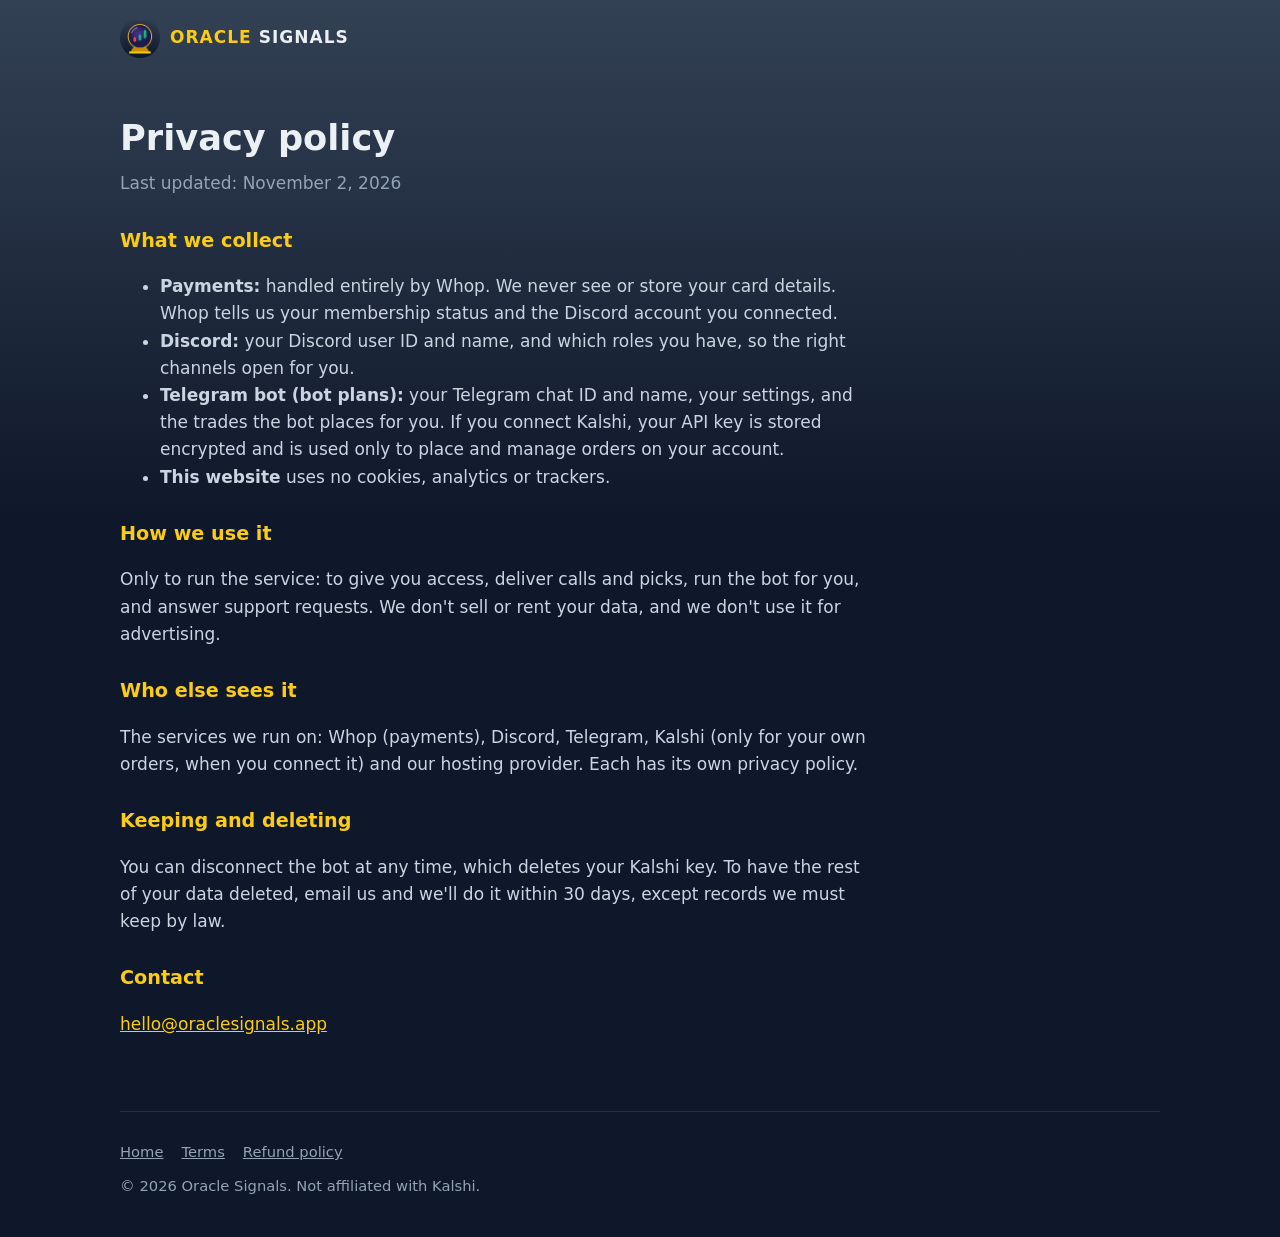
==== privacy.html @ 6ee0957c "Oracle Signals website" ====
<!doctype html>
<html lang="en">
<head>
<meta charset="utf-8">
<meta name="viewport" content="width=device-width, initial-scale=1">
<title>Privacy · Oracle Signals</title>
<meta name="theme-color" content="#0f172a">
<link rel="icon" href="assets/favicon-32.png">
<link rel="stylesheet" href="style.css">
</head>
<body>
<div class="wrap">
  <header class="top">
    <a class="brand" href="./"><img src="assets/icon-180.png" alt=""><span><b>ORACLE</b> SIGNALS</span></a>
  </header>
  <main class="doc">
    <h1>Privacy policy</h1>
    <p class="date">Last updated: November 2, 2026</p>

    <h2>What we collect</h2>
    <ul>
      <li><b>Payments:</b> handled entirely by Whop. We never see or store your card details. Whop tells us your
        membership status and the Discord account you connected.</li>
      <li><b>Discord:</b> your Discord user ID and name, and which roles you have, so the right channels open for
        you.</li>
      <li><b>Telegram bot (bot plans):</b> your Telegram chat ID and name, your settings, and the trades the bot
        places for you. If you connect Kalshi, your API key is stored encrypted and is used only to place and manage
        orders on your account.</li>
      <li><b>This website</b> uses no cookies, analytics or trackers.</li>
    </ul>

    <h2>How we use it</h2>
    <p>Only to run the service: to give you access, deliver calls and picks, run the bot for you, and answer support
      requests. We don't sell or rent your data, and we don't use it for advertising.</p>

    <h2>Who else sees it</h2>
    <p>The services we run on: Whop (payments), Discord, Telegram, Kalshi (only for your own orders, when you connect
      it) and our hosting provider. Each has its own privacy policy.</p>

    <h2>Keeping and deleting</h2>
    <p>You can disconnect the bot at any time, which deletes your Kalshi key. To have the rest of your data deleted,
      email us and we'll do it within 30 days, except records we must keep by law.</p>

    <h2>Contact</h2>
    <p><a href="mailto:hello@oraclesignals.app">hello@oraclesignals.app</a></p>
  </main>
  <footer>
    <div class="links"><a href="./">Home</a><a href="terms.html">Terms</a><a href="refund.html">Refund policy</a></div>
    © 2026 Oracle Signals. Not affiliated with Kalshi.
  </footer>
</div>
</body>
</html>
---- style.css ----
/* Oracle Signals: the same palette as the Discord art (kalshibot/brand.py, btc_cards.THEMES) */
:root {
  --slate-top: #334155;
  --slate: #0f172a;
  --panel: rgba(30, 41, 59, 0.72);
  --line: rgba(148, 163, 184, 0.18);
  --gold: #facc15;
  --gold-deep: #ca8a04;
  --violet: #8b5cf6;
  --green: #10b981;
  --red: #ef4444;
  --text: #ebf0f5;
  --muted: #94a3b8;
  --radius: 16px;
}

* { box-sizing: border-box; }

html { scroll-behavior: smooth; }

body {
  margin: 0;
  color: var(--text);
  background: var(--slate) linear-gradient(180deg, var(--slate-top) 0%, var(--slate) 520px) no-repeat;
  font: 17px/1.6 system-ui, -apple-system, "Segoe UI", Roboto, "Helvetica Neue", Arial, sans-serif;
  -webkit-font-smoothing: antialiased;
}

a { color: var(--gold); }
a:hover { color: #fde68a; }

.wrap { max-width: 1080px; margin: 0 auto; padding: 0 20px; }

/* top bar */
.top { display: flex; align-items: center; justify-content: space-between; padding: 18px 0; }
.brand { display: flex; align-items: center; gap: 10px; text-decoration: none; color: var(--text); font-weight: 800;
         letter-spacing: .06em; }
.brand img { width: 40px; height: 40px; border-radius: 50%; }
.brand b { color: var(--gold); }
.nav { display: flex; gap: 20px; }
.nav a { color: var(--muted); text-decoration: none; font-weight: 600; }
.nav a:hover { color: var(--text); }

/* hero */
.hero { display: grid; grid-template-columns: 1.2fr 1fr; gap: 32px; align-items: center; padding: 40px 0 56px; }
.hero h1 { font-size: clamp(2.4rem, 5.5vw, 4rem); line-height: 1.02; margin: 0 0 16px; font-weight: 900;
           letter-spacing: .01em; }
.hero h1 .gold { color: var(--gold); display: block; }
.hero p.lead { font-size: 1.2rem; color: #cbd5e1; margin: 0 0 24px; max-width: 34em; }
.hero .orb { width: 100%; max-width: 380px; justify-self: center; filter: drop-shadow(0 0 40px rgba(139, 92, 246, .35)); }
.tags { display: flex; flex-wrap: wrap; gap: 8px; margin: 0 0 26px; padding: 0; list-style: none; }
.tags li { border: 1px solid var(--line); background: var(--panel); border-radius: 999px; padding: 4px 12px;
           font-size: .9rem; color: #cbd5e1; }

.btn { display: inline-block; padding: 13px 22px; border-radius: 12px; font-weight: 800; text-decoration: none;
       background: linear-gradient(180deg, var(--gold), var(--gold-deep)); color: #111827; border: 0; }
.btn:hover { color: #111827; filter: brightness(1.06); }
.btn.ghost { background: transparent; color: var(--text); border: 1px solid var(--line); margin-left: 8px; }
.btn.ghost:hover { border-color: var(--muted); color: var(--text); }

/* sections */
section { padding: 48px 0; border-top: 1px solid var(--line); }
section h2 { font-size: clamp(1.6rem, 3.4vw, 2.2rem); margin: 0 0 8px; font-weight: 900; }
section p.sub { color: var(--muted); margin: 0 0 28px; max-width: 46em; }

.grid { display: grid; gap: 16px; grid-template-columns: repeat(3, 1fr); }
.card { background: var(--panel); border: 1px solid var(--line); border-radius: var(--radius); padding: 22px; }
.card h3 { margin: 0 0 6px; font-size: 1.15rem; }
.card p { margin: 0; color: #cbd5e1; }
.card .icon { font-size: 1.6rem; display: block; margin-bottom: 8px; }

/* plans */
.plans { display: grid; gap: 16px; grid-template-columns: repeat(5, 1fr); }
.plan { display: flex; flex-direction: column; background: var(--panel); border: 1px solid var(--line);
        border-radius: var(--radius); padding: 22px 18px; }
.plan.best { border-color: var(--gold); box-shadow: 0 0 0 1px var(--gold), 0 10px 40px rgba(250, 204, 21, .12); }
.plan .badge { align-self: flex-start; font-size: .75rem; font-weight: 800; color: #111827; background: var(--gold);
               border-radius: 999px; padding: 2px 10px; margin-bottom: 10px; }
.plan h3 { margin: 0; font-size: 1.1rem; }
.plan .price { font-size: 2.2rem; font-weight: 900; margin: 10px 0 2px; }
.plan .price small { font-size: .95rem; color: var(--muted); font-weight: 600; }
.plan .trial { color: var(--green); font-weight: 700; font-size: .9rem; margin-bottom: 14px; }
.plan ul { margin: 0 0 18px; padding-left: 18px; color: #cbd5e1; font-size: .95rem; flex: 1; }
.plan li { margin: 4px 0; }
.plan .btn { text-align: center; }

/* steps and FAQ */
.steps { counter-reset: s; display: grid; gap: 16px; grid-template-columns: repeat(4, 1fr); }
.steps .card::before { counter-increment: s; content: counter(s); display: inline-grid; place-items: center;
                       width: 32px; height: 32px; border-radius: 50%; background: var(--violet); color: #fff;
                       font-weight: 800; margin-bottom: 10px; }
details { background: var(--panel); border: 1px solid var(--line); border-radius: 12px; padding: 14px 18px;
          margin-bottom: 10px; }
summary { cursor: pointer; font-weight: 700; }
details p { color: #cbd5e1; margin: 10px 0 0; }

.risk { background: rgba(239, 68, 68, .08); border: 1px solid rgba(239, 68, 68, .35); border-radius: var(--radius);
        padding: 18px 22px; color: #fecaca; }
.risk b { color: #fff; }

footer { border-top: 1px solid var(--line); padding: 28px 0 40px; color: var(--muted); font-size: .92rem; }
footer .links { display: flex; flex-wrap: wrap; gap: 18px; margin-bottom: 10px; }
footer a { color: var(--muted); }

/* legal pages */
.doc { max-width: 760px; padding: 24px 0 56px; }
.doc h1 { font-size: 2.2rem; margin: 10px 0 4px; }
.doc .date { color: var(--muted); margin: 0 0 28px; }
.doc h2 { font-size: 1.2rem; margin: 28px 0 8px; color: var(--gold); }
.doc p, .doc li { color: #cbd5e1; }

@media (max-width: 980px) {
  .plans { grid-template-columns: repeat(2, 1fr); }
  .steps { grid-template-columns: repeat(2, 1fr); }
}
@media (max-width: 760px) {
  .hero { grid-template-columns: 1fr; padding-top: 16px; }
  .hero .orb { max-width: 240px; order: -1; }
  .grid, .plans, .steps { grid-template-columns: 1fr; }
  .nav { display: none; }
  .btn.ghost { margin: 10px 0 0; }
}
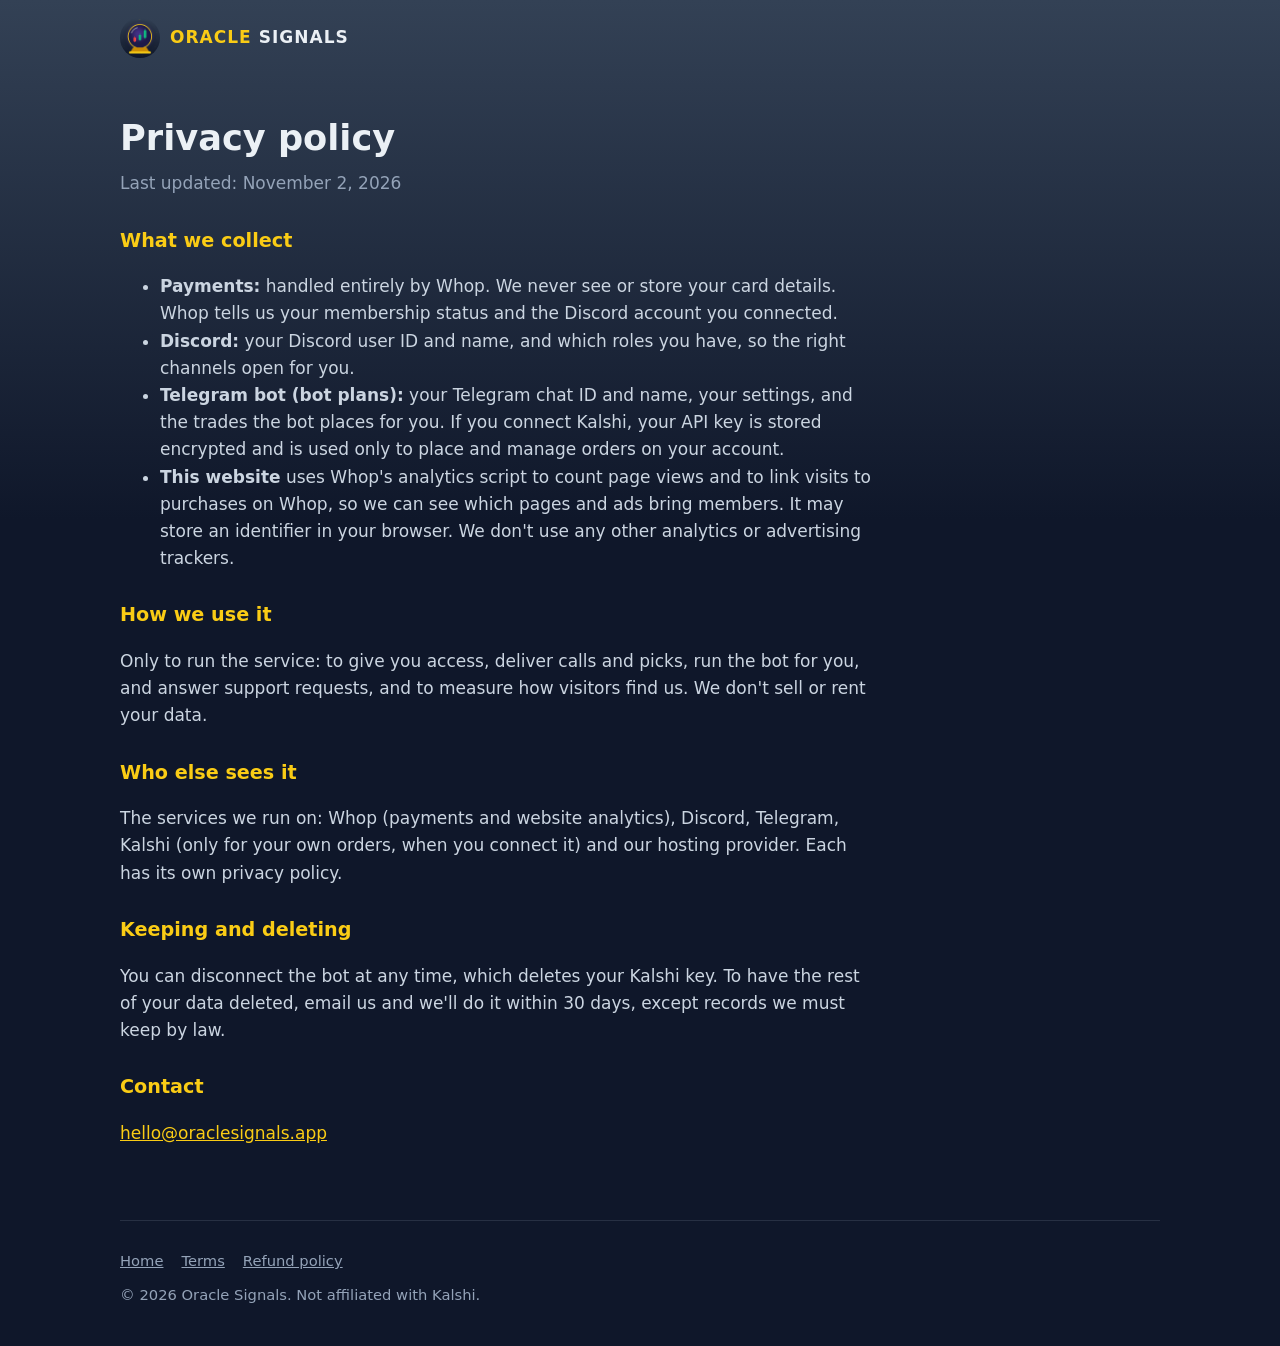
==== commit 4e32d54b: "Whop analytics pixel; privacy page says so" ====
--- a/privacy.html
+++ b/privacy.html
@@ -7,6 +7,12 @@
 <meta name="theme-color" content="#0f172a">
 <link rel="icon" href="assets/favicon-32.png">
 <link rel="stylesheet" href="style.css">
+<!-- Whop pixel: page views and purchases for the Whop dashboard (docs.whop.com/developer/ads/pixel) -->
+<script>
+!function(w,d,s,u,n,a,b){if(w[n])return;a=w[n]={q:[],t:+new Date,s:[],o:u,track:function(){a.q.push([+new Date].concat([].slice.call(arguments)))},setScope:function(){a.s=[].slice.call(arguments).filter(function(x){return typeof x==="string"});a.q.push([+new Date,"setScope"].concat(a.s))},scope:function(){var c=[].slice.call(arguments);return{track:function(){a.q.push([+new Date].concat([].slice.call(arguments)).concat([{__scope:c}]))}}}};b=d.createElement(s);b.async=1;b.src=u+"/s.js";d.getElementsByTagName(s)[0].parentNode.insertBefore(b,d.getElementsByTagName(s)[0])}(window,document,"script","https://t.whop.tw","whop");
+whop.setScope("biz_SU1IiiyXN9Ee8N");
+whop.track("page");
+</script>
 </head>
 <body>
 <div class="wrap">
@@ -26,15 +32,17 @@
       <li><b>Telegram bot (bot plans):</b> your Telegram chat ID and name, your settings, and the trades the bot
         places for you. If you connect Kalshi, your API key is stored encrypted and is used only to place and manage
         orders on your account.</li>
-      <li><b>This website</b> uses no cookies, analytics or trackers.</li>
+      <li><b>This website</b> uses Whop's analytics script to count page views and to link visits to purchases on
+        Whop, so we can see which pages and ads bring members. It may store an identifier in your browser. We don't
+        use any other analytics or advertising trackers.</li>
     </ul>
 
     <h2>How we use it</h2>
     <p>Only to run the service: to give you access, deliver calls and picks, run the bot for you, and answer support
-      requests. We don't sell or rent your data, and we don't use it for advertising.</p>
+      requests, and to measure how visitors find us. We don't sell or rent your data.</p>
 
     <h2>Who else sees it</h2>
-    <p>The services we run on: Whop (payments), Discord, Telegram, Kalshi (only for your own orders, when you connect
+    <p>The services we run on: Whop (payments and website analytics), Discord, Telegram, Kalshi (only for your own orders, when you connect
       it) and our hosting provider. Each has its own privacy policy.</p>
 
     <h2>Keeping and deleting</h2>
--- a/style.css
+++ b/style.css
@@ -84,6 +84,32 @@
 .plan li { margin: 4px 0; }
 .plan .btn { text-align: center; }
 
+/* the record and the carousel of recent wins */
+.stats { display: grid; gap: 14px; grid-template-columns: repeat(auto-fit, minmax(170px, 1fr)); margin-bottom: 30px; }
+.stat { background: var(--panel); border: 1px solid var(--line); border-radius: var(--radius); padding: 16px 18px; }
+.stat-label { color: var(--muted); font-weight: 700; font-size: .9rem; }
+.stat-rec { font-size: 1.9rem; font-weight: 900; margin-top: 4px; }
+.stat-pct { color: #cbd5e1; font-size: .92rem; }
+.stat-pnl { font-weight: 800; margin-top: 6px; font-size: .95rem; }
+.stat-pnl.up { color: var(--green); }
+.stat-pnl.down { color: var(--red); }
+.carousel-head { display: flex; align-items: center; justify-content: space-between; margin-bottom: 12px; }
+.carousel-head h3 { margin: 0; font-size: 1.2rem; }
+.arrows button { width: 40px; height: 40px; border-radius: 50%; border: 1px solid var(--line); background: var(--panel);
+                 color: var(--text); font-size: 1.4rem; line-height: 1; cursor: pointer; margin-left: 6px; }
+.arrows button:hover { border-color: var(--gold); color: var(--gold); }
+.carousel { display: flex; gap: 16px; overflow-x: auto; scroll-snap-type: x mandatory; padding-bottom: 10px;
+            scrollbar-width: thin; }
+.win { flex: 0 0 260px; scroll-snap-align: start; border-radius: var(--radius); padding: 18px;
+       background: linear-gradient(180deg, rgba(34, 197, 94, .22), rgba(21, 128, 61, .12)), var(--panel);
+       border: 1px solid rgba(34, 197, 94, .45); }
+.win-top { color: var(--muted); font-weight: 700; font-size: .85rem; }
+.win-title { font-size: 1.15rem; font-weight: 900; margin: 8px 0 4px; }
+.win-detail { color: #cbd5e1; font-size: .92rem; min-height: 2.6em; }
+.win-pnl { color: #86efac; font-weight: 900; font-size: 1.25rem; margin-top: 10px; }
+.win-when { color: var(--muted); font-size: .82rem; margin-top: 4px; }
+.note { color: var(--muted); font-size: .88rem; margin: 14px 0 0; }
+
 /* steps and FAQ */
 .steps { counter-reset: s; display: grid; gap: 16px; grid-template-columns: repeat(4, 1fr); }
 .steps .card::before { counter-increment: s; content: counter(s); display: inline-grid; place-items: center;
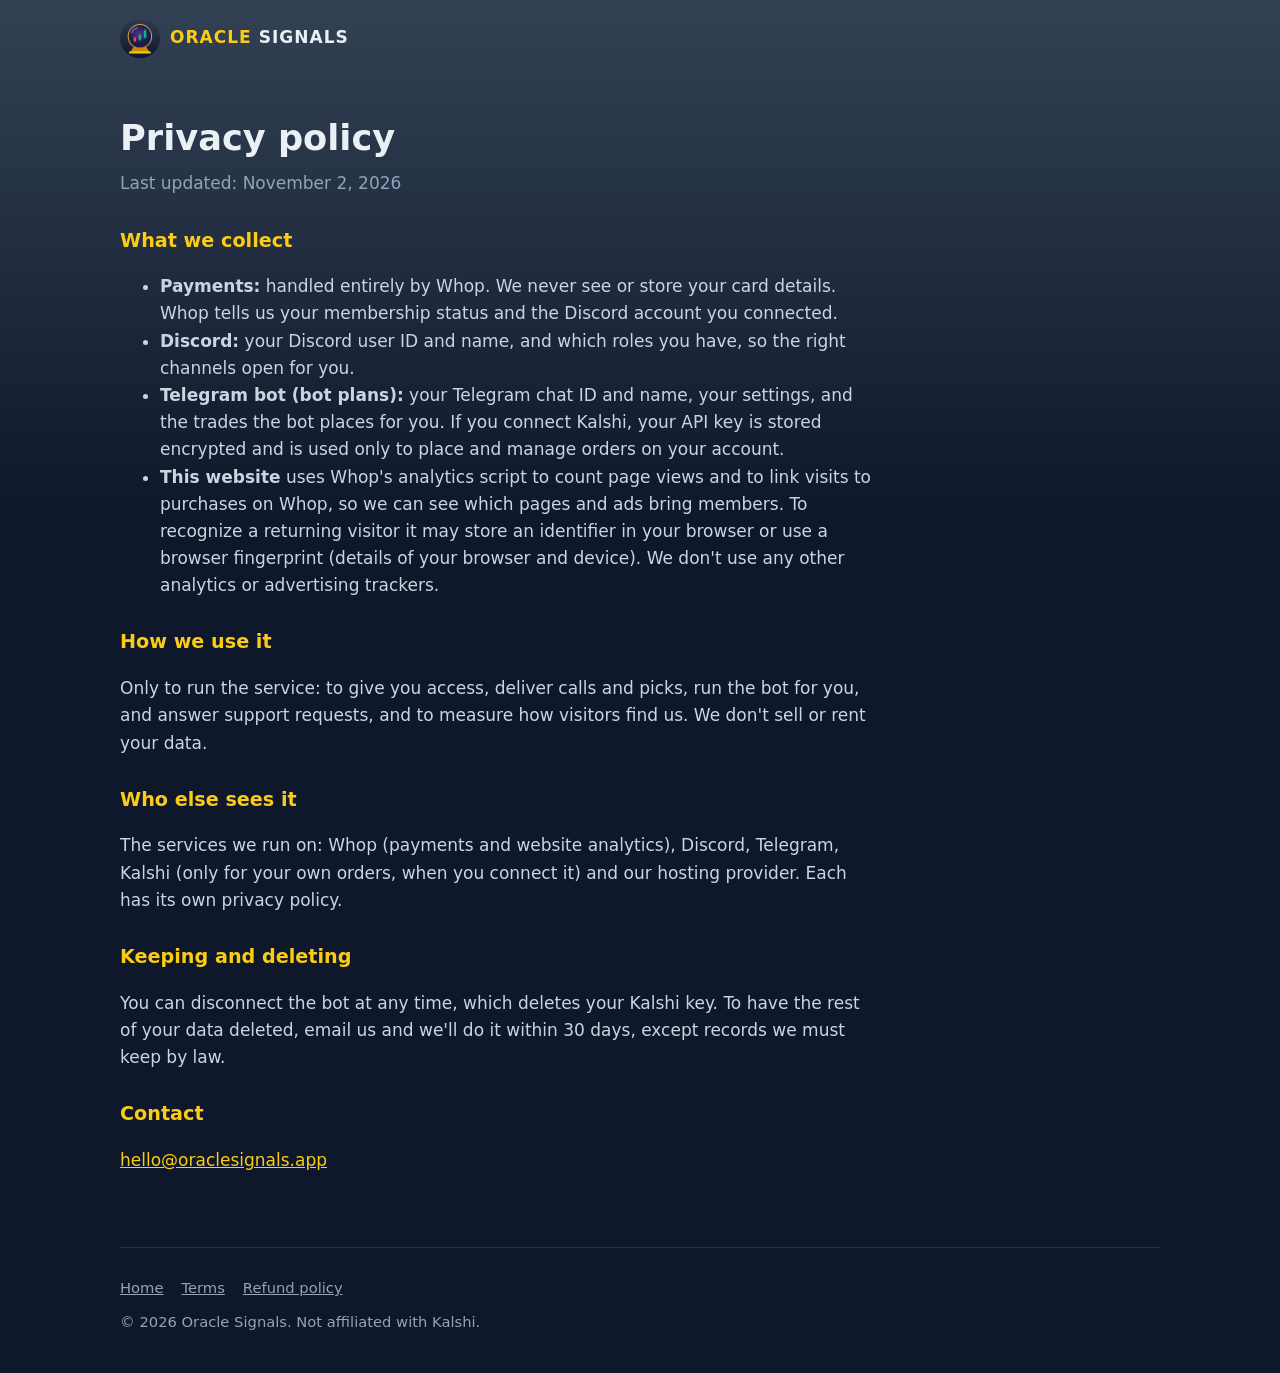
==== commit 73bcacc7: "Privacy: say the analytics may fingerprint the browser" ====
--- a/privacy.html
+++ b/privacy.html
@@ -33,8 +33,9 @@
         places for you. If you connect Kalshi, your API key is stored encrypted and is used only to place and manage
         orders on your account.</li>
       <li><b>This website</b> uses Whop's analytics script to count page views and to link visits to purchases on
-        Whop, so we can see which pages and ads bring members. It may store an identifier in your browser. We don't
-        use any other analytics or advertising trackers.</li>
+        Whop, so we can see which pages and ads bring members. To recognize a returning visitor it may store an
+        identifier in your browser or use a browser fingerprint (details of your browser and device). We don't use
+        any other analytics or advertising trackers.</li>
     </ul>
 
     <h2>How we use it</h2>
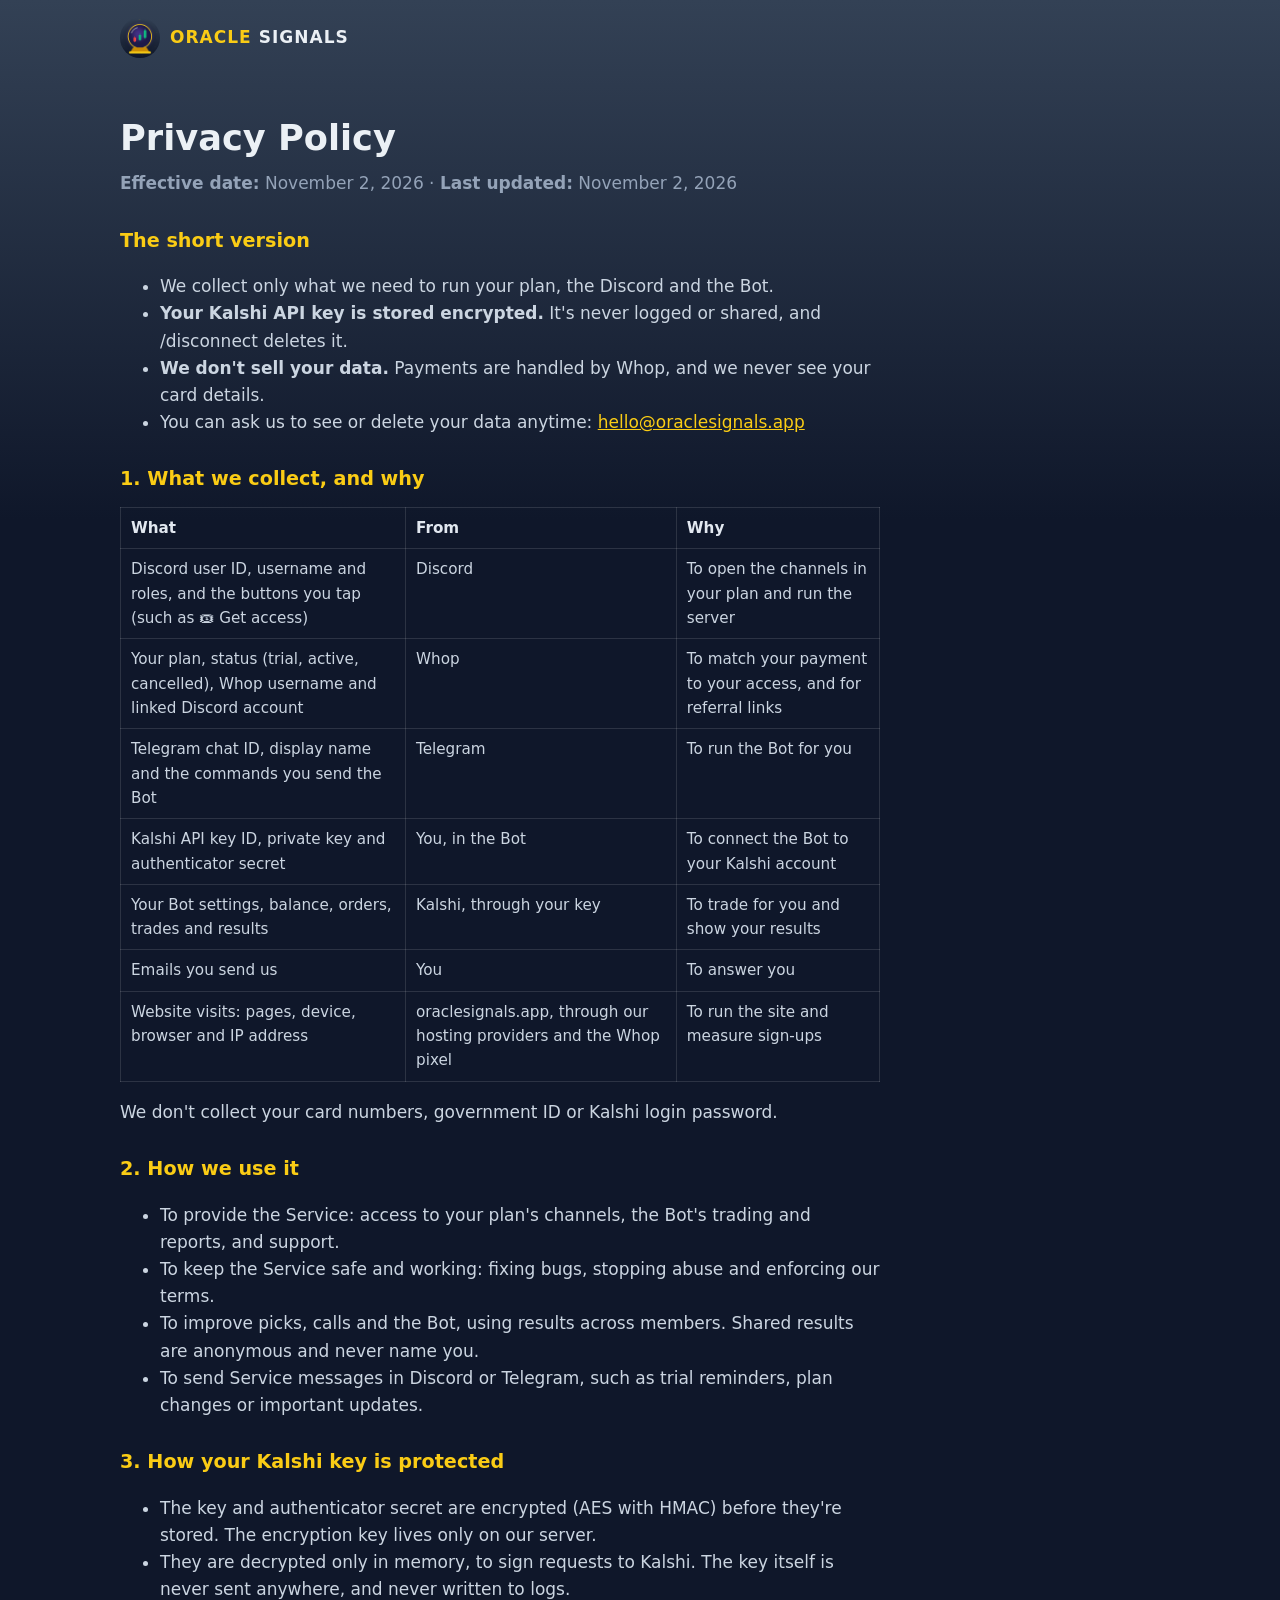
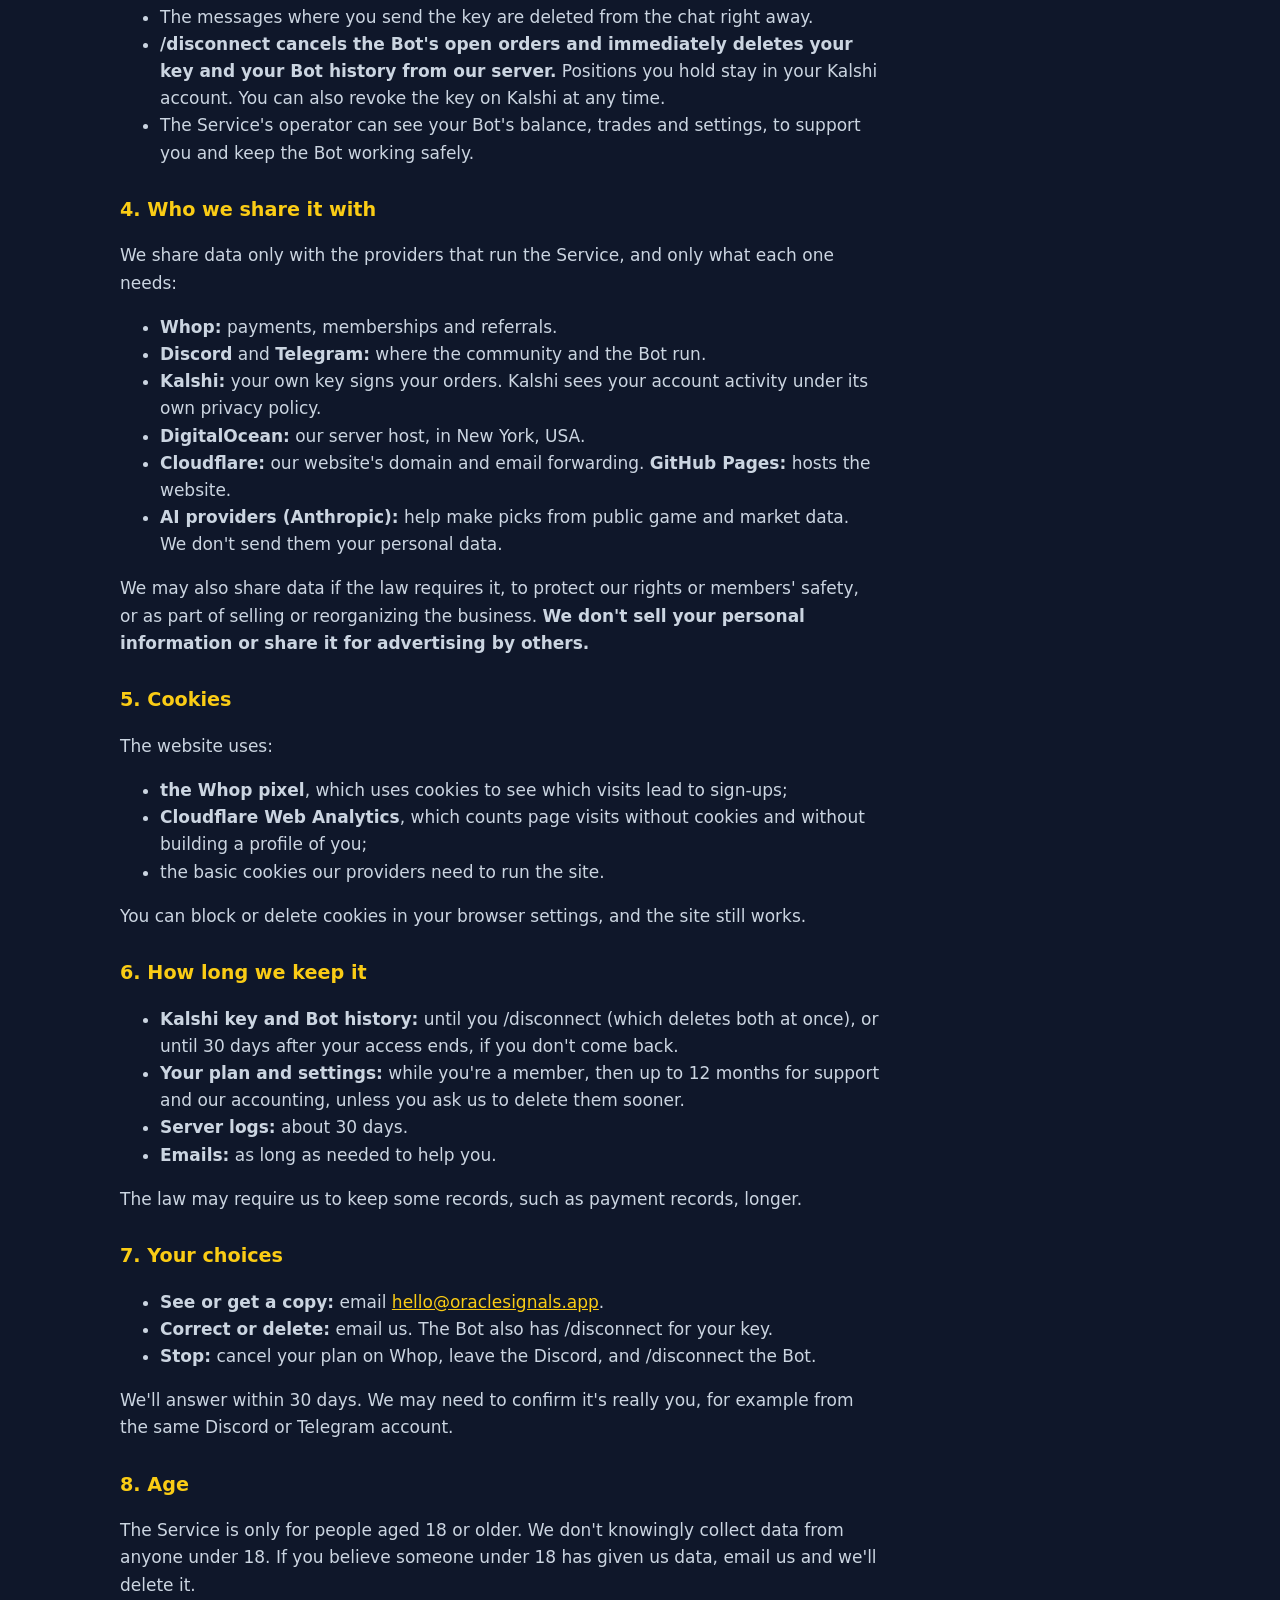
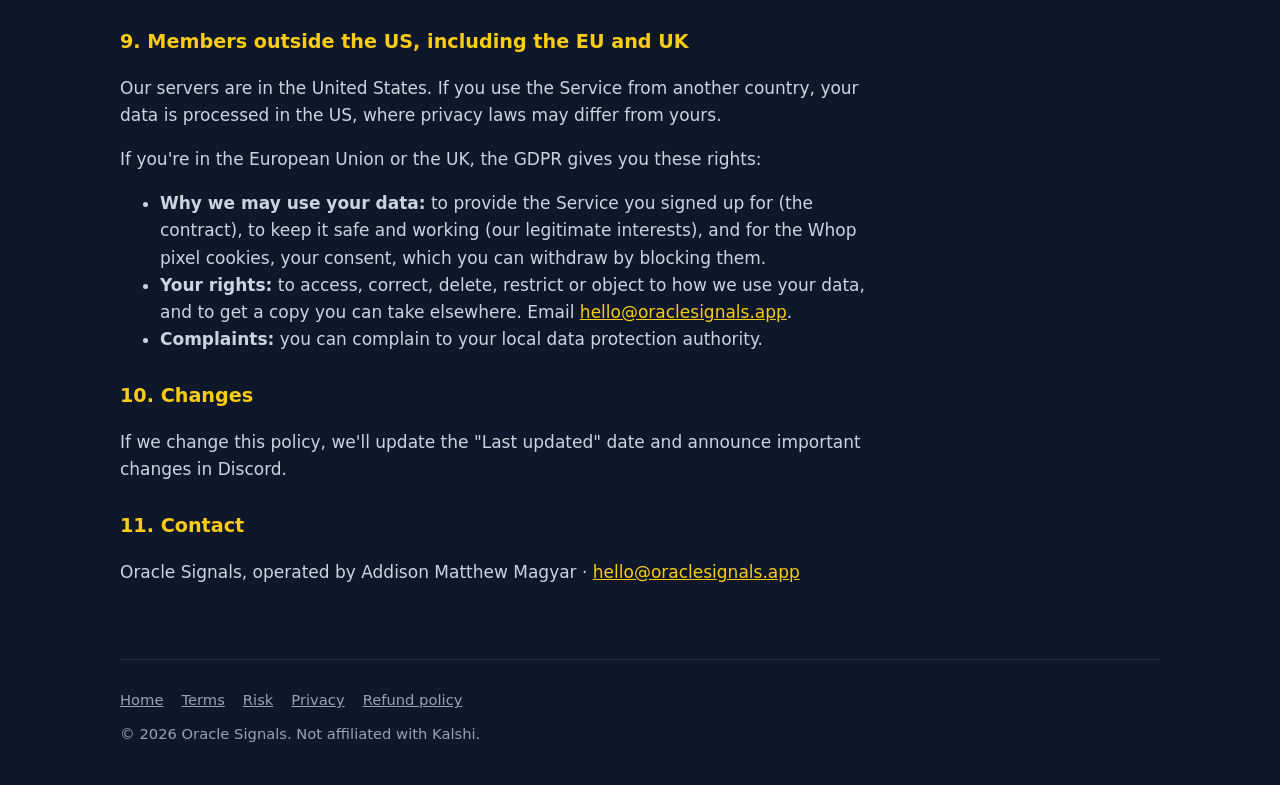
==== commit b30eed8d: "📜 Terms, Risk Disclosure and Privacy Policy in full; results show wins and losses only" ====
--- a/privacy.html
+++ b/privacy.html
@@ -1,62 +1,74 @@
-<!doctype html>
-<html lang="en">
-<head>
-<meta charset="utf-8">
-<meta name="viewport" content="width=device-width, initial-scale=1">
-<title>Privacy · Oracle Signals</title>
-<meta name="theme-color" content="#0f172a">
-<link rel="icon" href="assets/favicon-32.png">
-<link rel="stylesheet" href="style.css">
-<!-- Whop pixel: page views and purchases for the Whop dashboard (docs.whop.com/developer/ads/pixel) -->
-<script>
-!function(w,d,s,u,n,a,b){if(w[n])return;a=w[n]={q:[],t:+new Date,s:[],o:u,track:function(){a.q.push([+new Date].concat([].slice.call(arguments)))},setScope:function(){a.s=[].slice.call(arguments).filter(function(x){return typeof x==="string"});a.q.push([+new Date,"setScope"].concat(a.s))},scope:function(){var c=[].slice.call(arguments);return{track:function(){a.q.push([+new Date].concat([].slice.call(arguments)).concat([{__scope:c}]))}}}};b=d.createElement(s);b.async=1;b.src=u+"/s.js";d.getElementsByTagName(s)[0].parentNode.insertBefore(b,d.getElementsByTagName(s)[0])}(window,document,"script","https://t.whop.tw","whop");
-whop.setScope("biz_SU1IiiyXN9Ee8N");
-whop.track("page");
-</script>
-</head>
-<body>
-<div class="wrap">
-  <header class="top">
-    <a class="brand" href="./"><img src="assets/icon-180.png" alt=""><span><b>ORACLE</b> SIGNALS</span></a>
-  </header>
-  <main class="doc">
-    <h1>Privacy policy</h1>
-    <p class="date">Last updated: November 2, 2026</p>
-
-    <h2>What we collect</h2>
-    <ul>
-      <li><b>Payments:</b> handled entirely by Whop. We never see or store your card details. Whop tells us your
-        membership status and the Discord account you connected.</li>
-      <li><b>Discord:</b> your Discord user ID and name, and which roles you have, so the right channels open for
-        you.</li>
-      <li><b>Telegram bot (bot plans):</b> your Telegram chat ID and name, your settings, and the trades the bot
-        places for you. If you connect Kalshi, your API key is stored encrypted and is used only to place and manage
-        orders on your account.</li>
-      <li><b>This website</b> uses Whop's analytics script to count page views and to link visits to purchases on
-        Whop, so we can see which pages and ads bring members. To recognize a returning visitor it may store an
-        identifier in your browser or use a browser fingerprint (details of your browser and device). We don't use
-        any other analytics or advertising trackers.</li>
-    </ul>
-
-    <h2>How we use it</h2>
-    <p>Only to run the service: to give you access, deliver calls and picks, run the bot for you, and answer support
-      requests, and to measure how visitors find us. We don't sell or rent your data.</p>
-
-    <h2>Who else sees it</h2>
-    <p>The services we run on: Whop (payments and website analytics), Discord, Telegram, Kalshi (only for your own orders, when you connect
-      it) and our hosting provider. Each has its own privacy policy.</p>
-
-    <h2>Keeping and deleting</h2>
-    <p>You can disconnect the bot at any time, which deletes your Kalshi key. To have the rest of your data deleted,
-      email us and we'll do it within 30 days, except records we must keep by law.</p>
-
-    <h2>Contact</h2>
-    <p><a href="mailto:hello@oraclesignals.app">hello@oraclesignals.app</a></p>
-  </main>
-  <footer>
-    <div class="links"><a href="./">Home</a><a href="terms.html">Terms</a><a href="refund.html">Refund policy</a></div>
-    © 2026 Oracle Signals. Not affiliated with Kalshi.
-  </footer>
-</div>
-</body>
-</html>
+<!doctype html>
+<html lang="en">
+<head>
+<meta charset="utf-8">
+<meta name="viewport" content="width=device-width, initial-scale=1">
+<title>Privacy · Oracle Signals</title>
+<meta name="theme-color" content="#0f172a">
+<link rel="icon" href="assets/favicon-32.png">
+<link rel="stylesheet" href="style.css">
+<!-- Whop pixel: page views and purchases for the Whop dashboard (docs.whop.com/developer/ads/pixel) -->
+<script>
+!function(w,d,s,u,n,a,b){if(w[n])return;a=w[n]={q:[],t:+new Date,s:[],o:u,track:function(){a.q.push([+new Date].concat([].slice.call(arguments)))},setScope:function(){a.s=[].slice.call(arguments).filter(function(x){return typeof x==="string"});a.q.push([+new Date,"setScope"].concat(a.s))},scope:function(){var c=[].slice.call(arguments);return{track:function(){a.q.push([+new Date].concat([].slice.call(arguments)).concat([{__scope:c}]))}}}};b=d.createElement(s);b.async=1;b.src=u+"/s.js";d.getElementsByTagName(s)[0].parentNode.insertBefore(b,d.getElementsByTagName(s)[0])}(window,document,"script","https://t.whop.tw","whop");
+whop.setScope("biz_SU1IiiyXN9Ee8N");
+whop.track("page");
+</script>
+</head>
+<body>
+<div class="wrap">
+  <header class="top">
+    <a class="brand" href="./"><img src="assets/icon-180.png" alt=""><span><b>ORACLE</b> SIGNALS</span></a>
+  </header>
+  <main class="doc">
+    <h1>Privacy Policy</h1>
+    <p class="date"><b>Effective date:</b> November 2, 2026 · <b>Last updated:</b> November 2, 2026</p>
+    <h2>The short version</h2>
+    <ul><li>We collect only what we need to run your plan, the Discord and the Bot.</li><li><b>Your Kalshi API key is stored encrypted.</b> It's never logged or shared, and /disconnect deletes it.</li><li><b>We don't sell your data.</b> Payments are handled by Whop, and we never see your card details.</li><li>You can ask us to see or delete your data anytime: <a href="mailto:hello@oraclesignals.app">hello@oraclesignals.app</a></li></ul>
+    <h2>1. What we collect, and why</h2>
+    <div class="table"><table>
+      <tr><th>What</th><th>From</th><th>Why</th></tr>
+      <tr><td>Discord user ID, username and roles, and the buttons you tap (such as 🎟 Get access)</td><td>Discord</td><td>To open the channels in your plan and run the server</td></tr>
+      <tr><td>Your plan, status (trial, active, cancelled), Whop username and linked Discord account</td><td>Whop</td><td>To match your payment to your access, and for referral links</td></tr>
+      <tr><td>Telegram chat ID, display name and the commands you send the Bot</td><td>Telegram</td><td>To run the Bot for you</td></tr>
+      <tr><td>Kalshi API key ID, private key and authenticator secret</td><td>You, in the Bot</td><td>To connect the Bot to your Kalshi account</td></tr>
+      <tr><td>Your Bot settings, balance, orders, trades and results</td><td>Kalshi, through your key</td><td>To trade for you and show your results</td></tr>
+      <tr><td>Emails you send us</td><td>You</td><td>To answer you</td></tr>
+      <tr><td>Website visits: pages, device, browser and IP address</td><td>oraclesignals.app, through our hosting providers and the Whop pixel</td><td>To run the site and measure sign-ups</td></tr>
+    </table></div>
+    <p>We don't collect your card numbers, government ID or Kalshi login password.</p>
+    <h2>2. How we use it</h2>
+    <ul><li>To provide the Service: access to your plan's channels, the Bot's trading and reports, and support.</li><li>To keep the Service safe and working: fixing bugs, stopping abuse and enforcing our terms.</li><li>To improve picks, calls and the Bot, using results across members. Shared results are anonymous and never name you.</li><li>To send Service messages in Discord or Telegram, such as trial reminders, plan changes or important updates.</li></ul>
+    <h2>3. How your Kalshi key is protected</h2>
+    <ul><li>The key and authenticator secret are encrypted (AES with HMAC) before they're stored. The encryption key lives only on our server.</li><li>They are decrypted only in memory, to sign requests to Kalshi. The key itself is never sent anywhere, and never written to logs.</li><li>The messages where you send the key are deleted from the chat right away.</li><li><b>/disconnect cancels the Bot's open orders and immediately deletes your key and your Bot history from our server.</b> Positions you hold stay in your Kalshi account. You can also revoke the key on Kalshi at any time.</li><li>The Service's operator can see your Bot's balance, trades and settings, to support you and keep the Bot working safely.</li></ul>
+    <h2>4. Who we share it with</h2>
+    <p>We share data only with the providers that run the Service, and only what each one needs:</p>
+    <ul><li><b>Whop:</b> payments, memberships and referrals.</li><li><b>Discord</b> and <b>Telegram:</b> where the community and the Bot run.</li><li><b>Kalshi:</b> your own key signs your orders. Kalshi sees your account activity under its own privacy policy.</li><li><b>DigitalOcean:</b> our server host, in New York, USA.</li><li><b>Cloudflare:</b> our website's domain and email forwarding. <b>GitHub Pages:</b> hosts the website.</li><li><b>AI providers (Anthropic):</b> help make picks from public game and market data. We don't send them your personal data.</li></ul>
+    <p>We may also share data if the law requires it, to protect our rights or members' safety, or as part of selling or reorganizing the business. <b>We don't sell your personal information or share it for advertising by others.</b></p>
+    <h2>5. Cookies</h2>
+    <p>The website uses:</p>
+    <ul><li><b>the Whop pixel</b>, which uses cookies to see which visits lead to sign-ups;</li><li><b>Cloudflare Web Analytics</b>, which counts page visits without cookies and without building a profile of you;</li><li>the basic cookies our providers need to run the site.</li></ul>
+    <p>You can block or delete cookies in your browser settings, and the site still works.</p>
+    <h2>6. How long we keep it</h2>
+    <ul><li><b>Kalshi key and Bot history:</b> until you /disconnect (which deletes both at once), or until 30 days after your access ends, if you don't come back.</li><li><b>Your plan and settings:</b> while you're a member, then up to 12 months for support and our accounting, unless you ask us to delete them sooner.</li><li><b>Server logs:</b> about 30 days.</li><li><b>Emails:</b> as long as needed to help you.</li></ul>
+    <p>The law may require us to keep some records, such as payment records, longer.</p>
+    <h2>7. Your choices</h2>
+    <ul><li><b>See or get a copy:</b> email <a href="mailto:hello@oraclesignals.app">hello@oraclesignals.app</a>.</li><li><b>Correct or delete:</b> email us. The Bot also has /disconnect for your key.</li><li><b>Stop:</b> cancel your plan on Whop, leave the Discord, and /disconnect the Bot.</li></ul>
+    <p>We'll answer within 30 days. We may need to confirm it's really you, for example from the same Discord or Telegram account.</p>
+    <h2>8. Age</h2>
+    <p>The Service is only for people aged 18 or older. We don't knowingly collect data from anyone under 18. If you believe someone under 18 has given us data, email us and we'll delete it.</p>
+    <h2>9. Members outside the US, including the EU and UK</h2>
+    <p>Our servers are in the United States. If you use the Service from another country, your data is processed in the US, where privacy laws may differ from yours.</p>
+    <p>If you're in the European Union or the UK, the GDPR gives you these rights:</p>
+    <ul><li><b>Why we may use your data:</b> to provide the Service you signed up for (the contract), to keep it safe and working (our legitimate interests), and for the Whop pixel cookies, your consent, which you can withdraw by blocking them.</li><li><b>Your rights:</b> to access, correct, delete, restrict or object to how we use your data, and to get a copy you can take elsewhere. Email <a href="mailto:hello@oraclesignals.app">hello@oraclesignals.app</a>.</li><li><b>Complaints:</b> you can complain to your local data protection authority.</li></ul>
+    <h2>10. Changes</h2>
+    <p>If we change this policy, we'll update the "Last updated" date and announce important changes in Discord.</p>
+    <h2>11. Contact</h2>
+    <p>Oracle Signals, operated by Addison Matthew Magyar · <a href="mailto:hello@oraclesignals.app">hello@oraclesignals.app</a></p>
+  </main>
+  <footer>
+    <div class="links"><a href="./">Home</a><a href="terms.html">Terms</a><a href="risk.html">Risk</a><a href="privacy.html">Privacy</a><a href="refund.html">Refund policy</a></div>
+    © 2026 Oracle Signals. Not affiliated with Kalshi.
+  </footer>
+</div>
+</body>
+</html>
--- a/style.css
+++ b/style.css
@@ -1,148 +1,160 @@
-/* Oracle Signals: the same palette as the Discord art (kalshibot/brand.py, btc_cards.THEMES) */
-:root {
-  --slate-top: #334155;
-  --slate: #0f172a;
-  --panel: rgba(30, 41, 59, 0.72);
-  --line: rgba(148, 163, 184, 0.18);
-  --gold: #facc15;
-  --gold-deep: #ca8a04;
-  --violet: #8b5cf6;
-  --green: #10b981;
-  --red: #ef4444;
-  --text: #ebf0f5;
-  --muted: #94a3b8;
-  --radius: 16px;
-}
-
-* { box-sizing: border-box; }
-
-html { scroll-behavior: smooth; }
-
-body {
-  margin: 0;
-  color: var(--text);
-  background: var(--slate) linear-gradient(180deg, var(--slate-top) 0%, var(--slate) 520px) no-repeat;
-  font: 17px/1.6 system-ui, -apple-system, "Segoe UI", Roboto, "Helvetica Neue", Arial, sans-serif;
-  -webkit-font-smoothing: antialiased;
-}
-
-a { color: var(--gold); }
-a:hover { color: #fde68a; }
-
-.wrap { max-width: 1080px; margin: 0 auto; padding: 0 20px; }
-
-/* top bar */
-.top { display: flex; align-items: center; justify-content: space-between; padding: 18px 0; }
-.brand { display: flex; align-items: center; gap: 10px; text-decoration: none; color: var(--text); font-weight: 800;
-         letter-spacing: .06em; }
-.brand img { width: 40px; height: 40px; border-radius: 50%; }
-.brand b { color: var(--gold); }
-.nav { display: flex; gap: 20px; }
-.nav a { color: var(--muted); text-decoration: none; font-weight: 600; }
-.nav a:hover { color: var(--text); }
-
-/* hero */
-.hero { display: grid; grid-template-columns: 1.2fr 1fr; gap: 32px; align-items: center; padding: 40px 0 56px; }
-.hero h1 { font-size: clamp(2.4rem, 5.5vw, 4rem); line-height: 1.02; margin: 0 0 16px; font-weight: 900;
-           letter-spacing: .01em; }
-.hero h1 .gold { color: var(--gold); display: block; }
-.hero p.lead { font-size: 1.2rem; color: #cbd5e1; margin: 0 0 24px; max-width: 34em; }
-.hero .orb { width: 100%; max-width: 380px; justify-self: center; filter: drop-shadow(0 0 40px rgba(139, 92, 246, .35)); }
-.tags { display: flex; flex-wrap: wrap; gap: 8px; margin: 0 0 26px; padding: 0; list-style: none; }
-.tags li { border: 1px solid var(--line); background: var(--panel); border-radius: 999px; padding: 4px 12px;
-           font-size: .9rem; color: #cbd5e1; }
-
-.btn { display: inline-block; padding: 13px 22px; border-radius: 12px; font-weight: 800; text-decoration: none;
-       background: linear-gradient(180deg, var(--gold), var(--gold-deep)); color: #111827; border: 0; }
-.btn:hover { color: #111827; filter: brightness(1.06); }
-.btn.ghost { background: transparent; color: var(--text); border: 1px solid var(--line); margin-left: 8px; }
-.btn.ghost:hover { border-color: var(--muted); color: var(--text); }
-
-/* sections */
-section { padding: 48px 0; border-top: 1px solid var(--line); }
-section h2 { font-size: clamp(1.6rem, 3.4vw, 2.2rem); margin: 0 0 8px; font-weight: 900; }
-section p.sub { color: var(--muted); margin: 0 0 28px; max-width: 46em; }
-
-.grid { display: grid; gap: 16px; grid-template-columns: repeat(3, 1fr); }
-.card { background: var(--panel); border: 1px solid var(--line); border-radius: var(--radius); padding: 22px; }
-.card h3 { margin: 0 0 6px; font-size: 1.15rem; }
-.card p { margin: 0; color: #cbd5e1; }
-.card .icon { font-size: 1.6rem; display: block; margin-bottom: 8px; }
-
-/* plans */
-.plans { display: grid; gap: 16px; grid-template-columns: repeat(5, 1fr); }
-.plan { display: flex; flex-direction: column; background: var(--panel); border: 1px solid var(--line);
-        border-radius: var(--radius); padding: 22px 18px; }
-.plan.best { border-color: var(--gold); box-shadow: 0 0 0 1px var(--gold), 0 10px 40px rgba(250, 204, 21, .12); }
-.plan .badge { align-self: flex-start; font-size: .75rem; font-weight: 800; color: #111827; background: var(--gold);
-               border-radius: 999px; padding: 2px 10px; margin-bottom: 10px; }
-.plan h3 { margin: 0; font-size: 1.1rem; }
-.plan .price { font-size: 2.2rem; font-weight: 900; margin: 10px 0 2px; }
-.plan .price small { font-size: .95rem; color: var(--muted); font-weight: 600; }
-.plan .trial { color: var(--green); font-weight: 700; font-size: .9rem; margin-bottom: 14px; }
-.plan ul { margin: 0 0 18px; padding-left: 18px; color: #cbd5e1; font-size: .95rem; flex: 1; }
-.plan li { margin: 4px 0; }
-.plan .btn { text-align: center; }
-
-/* the record and the carousel of recent wins */
-.stats { display: grid; gap: 14px; grid-template-columns: repeat(auto-fit, minmax(170px, 1fr)); margin-bottom: 30px; }
-.stat { background: var(--panel); border: 1px solid var(--line); border-radius: var(--radius); padding: 16px 18px; }
-.stat-label { color: var(--muted); font-weight: 700; font-size: .9rem; }
-.stat-rec { font-size: 1.9rem; font-weight: 900; margin-top: 4px; }
-.stat-pct { color: #cbd5e1; font-size: .92rem; }
-.stat-pnl { font-weight: 800; margin-top: 6px; font-size: .95rem; }
-.stat-pnl.up { color: var(--green); }
-.stat-pnl.down { color: var(--red); }
-.carousel-head { display: flex; align-items: center; justify-content: space-between; margin-bottom: 12px; }
-.carousel-head h3 { margin: 0; font-size: 1.2rem; }
-.arrows button { width: 40px; height: 40px; border-radius: 50%; border: 1px solid var(--line); background: var(--panel);
-                 color: var(--text); font-size: 1.4rem; line-height: 1; cursor: pointer; margin-left: 6px; }
-.arrows button:hover { border-color: var(--gold); color: var(--gold); }
-.carousel { display: flex; gap: 16px; overflow-x: auto; scroll-snap-type: x mandatory; padding-bottom: 10px;
-            scrollbar-width: thin; }
-.win { flex: 0 0 260px; scroll-snap-align: start; border-radius: var(--radius); padding: 18px;
-       background: linear-gradient(180deg, rgba(34, 197, 94, .22), rgba(21, 128, 61, .12)), var(--panel);
-       border: 1px solid rgba(34, 197, 94, .45); }
-.win-top { color: var(--muted); font-weight: 700; font-size: .85rem; }
-.win-title { font-size: 1.15rem; font-weight: 900; margin: 8px 0 4px; }
-.win-detail { color: #cbd5e1; font-size: .92rem; min-height: 2.6em; }
-.win-pnl { color: #86efac; font-weight: 900; font-size: 1.25rem; margin-top: 10px; }
-.win-when { color: var(--muted); font-size: .82rem; margin-top: 4px; }
-.note { color: var(--muted); font-size: .88rem; margin: 14px 0 0; }
-
-/* steps and FAQ */
-.steps { counter-reset: s; display: grid; gap: 16px; grid-template-columns: repeat(4, 1fr); }
-.steps .card::before { counter-increment: s; content: counter(s); display: inline-grid; place-items: center;
-                       width: 32px; height: 32px; border-radius: 50%; background: var(--violet); color: #fff;
-                       font-weight: 800; margin-bottom: 10px; }
-details { background: var(--panel); border: 1px solid var(--line); border-radius: 12px; padding: 14px 18px;
-          margin-bottom: 10px; }
-summary { cursor: pointer; font-weight: 700; }
-details p { color: #cbd5e1; margin: 10px 0 0; }
-
-.risk { background: rgba(239, 68, 68, .08); border: 1px solid rgba(239, 68, 68, .35); border-radius: var(--radius);
-        padding: 18px 22px; color: #fecaca; }
-.risk b { color: #fff; }
-
-footer { border-top: 1px solid var(--line); padding: 28px 0 40px; color: var(--muted); font-size: .92rem; }
-footer .links { display: flex; flex-wrap: wrap; gap: 18px; margin-bottom: 10px; }
-footer a { color: var(--muted); }
-
-/* legal pages */
-.doc { max-width: 760px; padding: 24px 0 56px; }
-.doc h1 { font-size: 2.2rem; margin: 10px 0 4px; }
-.doc .date { color: var(--muted); margin: 0 0 28px; }
-.doc h2 { font-size: 1.2rem; margin: 28px 0 8px; color: var(--gold); }
-.doc p, .doc li { color: #cbd5e1; }
-
-@media (max-width: 980px) {
-  .plans { grid-template-columns: repeat(2, 1fr); }
-  .steps { grid-template-columns: repeat(2, 1fr); }
-}
-@media (max-width: 760px) {
-  .hero { grid-template-columns: 1fr; padding-top: 16px; }
-  .hero .orb { max-width: 240px; order: -1; }
-  .grid, .plans, .steps { grid-template-columns: 1fr; }
-  .nav { display: none; }
-  .btn.ghost { margin: 10px 0 0; }
-}
+/* Oracle Signals: the same palette as the Discord art (kalshibot/brand.py, btc_cards.THEMES) */
+:root {
+  --slate-top: #334155;
+  --slate: #0f172a;
+  --panel: rgba(30, 41, 59, 0.72);
+  --line: rgba(148, 163, 184, 0.18);
+  --gold: #facc15;
+  --gold-deep: #ca8a04;
+  --violet: #8b5cf6;
+  --green: #10b981;
+  --red: #ef4444;
+  --text: #ebf0f5;
+  --muted: #94a3b8;
+  --radius: 16px;
+}
+
+* { box-sizing: border-box; }
+
+html { scroll-behavior: smooth; }
+
+body {
+  margin: 0;
+  color: var(--text);
+  background: var(--slate) linear-gradient(180deg, var(--slate-top) 0%, var(--slate) 520px) no-repeat;
+  font: 17px/1.6 system-ui, -apple-system, "Segoe UI", Roboto, "Helvetica Neue", Arial, sans-serif;
+  -webkit-font-smoothing: antialiased;
+}
+
+a { color: var(--gold); }
+a:hover { color: #fde68a; }
+
+.wrap { max-width: 1080px; margin: 0 auto; padding: 0 20px; }
+
+/* top bar */
+.top { display: flex; align-items: center; justify-content: space-between; padding: 18px 0; }
+.brand { display: flex; align-items: center; gap: 10px; text-decoration: none; color: var(--text); font-weight: 800;
+         letter-spacing: .06em; }
+.brand img { width: 40px; height: 40px; border-radius: 50%; }
+.brand b { color: var(--gold); }
+.nav { display: flex; gap: 20px; }
+.nav a { color: var(--muted); text-decoration: none; font-weight: 600; }
+.nav a:hover { color: var(--text); }
+
+/* hero */
+.hero { display: grid; grid-template-columns: 1.2fr 1fr; gap: 32px; align-items: center; padding: 40px 0 56px; }
+.hero h1 { font-size: clamp(2.4rem, 5.5vw, 4rem); line-height: 1.02; margin: 0 0 16px; font-weight: 900;
+           letter-spacing: .01em; }
+.hero h1 .gold { color: var(--gold); display: block; }
+.hero p.lead { font-size: 1.2rem; color: #cbd5e1; margin: 0 0 24px; max-width: 34em; }
+.hero .orb { width: 100%; max-width: 380px; justify-self: center; filter: drop-shadow(0 0 40px rgba(139, 92, 246, .35)); }
+.tags { display: flex; flex-wrap: wrap; gap: 8px; margin: 0 0 26px; padding: 0; list-style: none; }
+.tags li { border: 1px solid var(--line); background: var(--panel); border-radius: 999px; padding: 4px 12px;
+           font-size: .9rem; color: #cbd5e1; }
+
+.btn { display: inline-block; padding: 13px 22px; border-radius: 12px; font-weight: 800; text-decoration: none;
+       background: linear-gradient(180deg, var(--gold), var(--gold-deep)); color: #111827; border: 0; }
+.btn:hover { color: #111827; filter: brightness(1.06); }
+.btn.ghost { background: transparent; color: var(--text); border: 1px solid var(--line); margin-left: 8px; }
+.btn.ghost:hover { border-color: var(--muted); color: var(--text); }
+
+/* sections */
+section { padding: 48px 0; border-top: 1px solid var(--line); }
+section h2 { font-size: clamp(1.6rem, 3.4vw, 2.2rem); margin: 0 0 8px; font-weight: 900; }
+section p.sub { color: var(--muted); margin: 0 0 28px; max-width: 46em; }
+
+.grid { display: grid; gap: 16px; grid-template-columns: repeat(3, 1fr); }
+.card { background: var(--panel); border: 1px solid var(--line); border-radius: var(--radius); padding: 22px; }
+.card h3 { margin: 0 0 6px; font-size: 1.15rem; }
+.card p { margin: 0; color: #cbd5e1; }
+.card .icon { font-size: 1.6rem; display: block; margin-bottom: 8px; }
+
+/* plans */
+.plans { display: grid; gap: 16px; grid-template-columns: repeat(5, 1fr); }
+.plan { display: flex; flex-direction: column; background: var(--panel); border: 1px solid var(--line);
+        border-radius: var(--radius); padding: 22px 18px; }
+.plan.best { border-color: var(--gold); box-shadow: 0 0 0 1px var(--gold), 0 10px 40px rgba(250, 204, 21, .12); }
+.plan .badge { align-self: flex-start; font-size: .75rem; font-weight: 800; color: #111827; background: var(--gold);
+               border-radius: 999px; padding: 2px 10px; margin-bottom: 10px; }
+.plan h3 { margin: 0; font-size: 1.1rem; }
+.plan .price { font-size: 2.2rem; font-weight: 900; margin: 10px 0 2px; }
+.plan .price small { font-size: .95rem; color: var(--muted); font-weight: 600; }
+.plan .trial { color: var(--green); font-weight: 700; font-size: .9rem; margin-bottom: 14px; }
+.plan ul { margin: 0 0 18px; padding-left: 18px; color: #cbd5e1; font-size: .95rem; flex: 1; }
+.plan li { margin: 4px 0; }
+.plan .btn { text-align: center; }
+
+/* the record and the carousel of recent wins */
+.stats { display: grid; gap: 14px; grid-template-columns: repeat(auto-fit, minmax(170px, 1fr)); margin-bottom: 30px; }
+.stat { background: var(--panel); border: 1px solid var(--line); border-radius: var(--radius); padding: 16px 18px; }
+.stat-label { color: var(--muted); font-weight: 700; font-size: .9rem; }
+.stat-rec { font-size: 1.9rem; font-weight: 900; margin-top: 4px; }
+.stat-pct { color: #cbd5e1; font-size: .92rem; }
+.stat-pnl { font-weight: 800; margin-top: 6px; font-size: .95rem; }
+.stat-pnl.up { color: var(--green); }
+.stat-pnl.down { color: var(--red); }
+.carousel-head { display: flex; align-items: center; justify-content: space-between; margin-bottom: 12px; }
+.carousel-head h3 { margin: 0; font-size: 1.2rem; }
+.arrows button { width: 40px; height: 40px; border-radius: 50%; border: 1px solid var(--line); background: var(--panel);
+                 color: var(--text); font-size: 1.4rem; line-height: 1; cursor: pointer; margin-left: 6px; }
+.arrows button:hover { border-color: var(--gold); color: var(--gold); }
+.carousel { display: flex; gap: 16px; overflow-x: auto; scroll-snap-type: x mandatory; padding-bottom: 10px;
+            scrollbar-width: thin; }
+.win { flex: 0 0 260px; scroll-snap-align: start; border-radius: var(--radius); padding: 18px;
+       background: linear-gradient(180deg, rgba(34, 197, 94, .22), rgba(21, 128, 61, .12)), var(--panel);
+       border: 1px solid rgba(34, 197, 94, .45); }
+.win-top { color: var(--muted); font-weight: 700; font-size: .85rem; }
+.win-title { font-size: 1.15rem; font-weight: 900; margin: 8px 0 4px; }
+.win-detail { color: #cbd5e1; font-size: .92rem; min-height: 2.6em; }
+.win-pnl { color: #86efac; font-weight: 900; font-size: 1.25rem; margin-top: 10px; }
+.win-when { color: var(--muted); font-size: .82rem; margin-top: 4px; }
+.note { color: var(--muted); font-size: .88rem; margin: 14px 0 0; }
+
+/* steps and FAQ */
+.steps { counter-reset: s; display: grid; gap: 16px; grid-template-columns: repeat(4, 1fr); }
+.steps .card::before { counter-increment: s; content: counter(s); display: inline-grid; place-items: center;
+                       width: 32px; height: 32px; border-radius: 50%; background: var(--violet); color: #fff;
+                       font-weight: 800; margin-bottom: 10px; }
+details { background: var(--panel); border: 1px solid var(--line); border-radius: 12px; padding: 14px 18px;
+          margin-bottom: 10px; }
+summary { cursor: pointer; font-weight: 700; }
+details p { color: #cbd5e1; margin: 10px 0 0; }
+
+.risk { background: rgba(239, 68, 68, .08); border: 1px solid rgba(239, 68, 68, .35); border-radius: var(--radius);
+        padding: 18px 22px; color: #fecaca; }
+.risk b { color: #fff; }
+
+footer { border-top: 1px solid var(--line); padding: 28px 0 40px; color: var(--muted); font-size: .92rem; }
+footer .links { display: flex; flex-wrap: wrap; gap: 18px; margin-bottom: 10px; }
+footer a { color: var(--muted); }
+
+/* legal pages */
+.doc { max-width: 760px; padding: 24px 0 56px; }
+.doc h1 { font-size: 2.2rem; margin: 10px 0 4px; }
+.doc .date { color: var(--muted); margin: 0 0 28px; }
+.doc h2 { font-size: 1.2rem; margin: 28px 0 8px; color: var(--gold); }
+.doc p, .doc li { color: #cbd5e1; }
+
+@media (max-width: 980px) {
+  .plans { grid-template-columns: repeat(2, 1fr); }
+  .steps { grid-template-columns: repeat(2, 1fr); }
+}
+@media (max-width: 760px) {
+  .hero { grid-template-columns: 1fr; padding-top: 16px; }
+  .hero .orb { max-width: 240px; order: -1; }
+  .grid, .plans, .steps { grid-template-columns: 1fr; }
+  .nav { display: none; }
+  .btn.ghost { margin: 10px 0 0; }
+}
+
+/* until the plans open (Monday Nov 2): the plan buttons show the date instead of a link */
+.btn.soon { background: transparent; color: var(--gold); border: 1px dashed var(--gold-deep); cursor: default; text-align: center; }
+.btn.soon:hover { filter: none; color: var(--gold); }
+
+/* 📜 policy pages: tables and the quoted statements */
+.doc .table { overflow-x: auto; margin: 12px 0; }
+.doc table { border-collapse: collapse; width: 100%; font-size: .95rem; }
+.doc th, .doc td { border: 1px solid rgba(255,255,255,.12); padding: 8px 10px; text-align: left; vertical-align: top; color: #cbd5e1; }
+.doc th { color: #e2e8f0; }
+.doc blockquote { border-left: 3px solid var(--gold); margin: 16px 0; padding: 10px 16px; color: #e2e8f0; background: rgba(255,255,255,.04); }
+.doc ul ul { margin-top: 6px; }
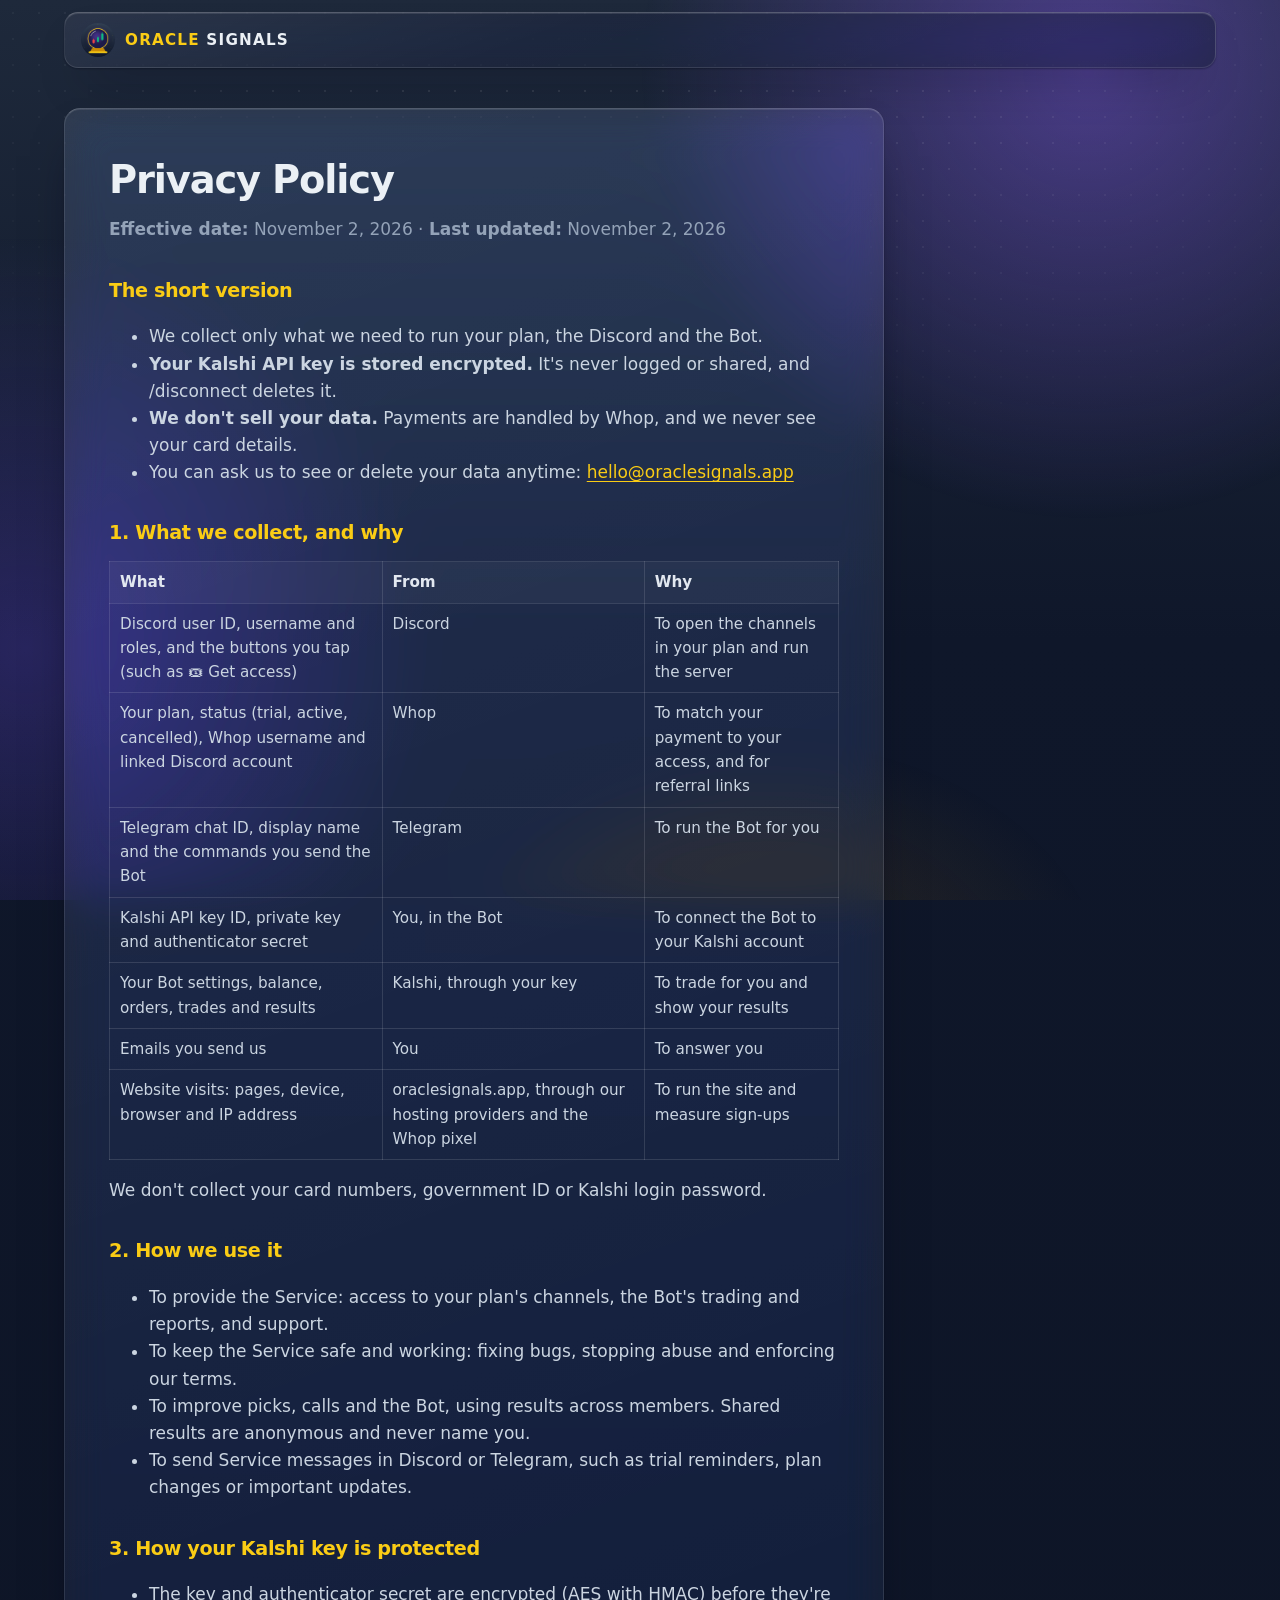
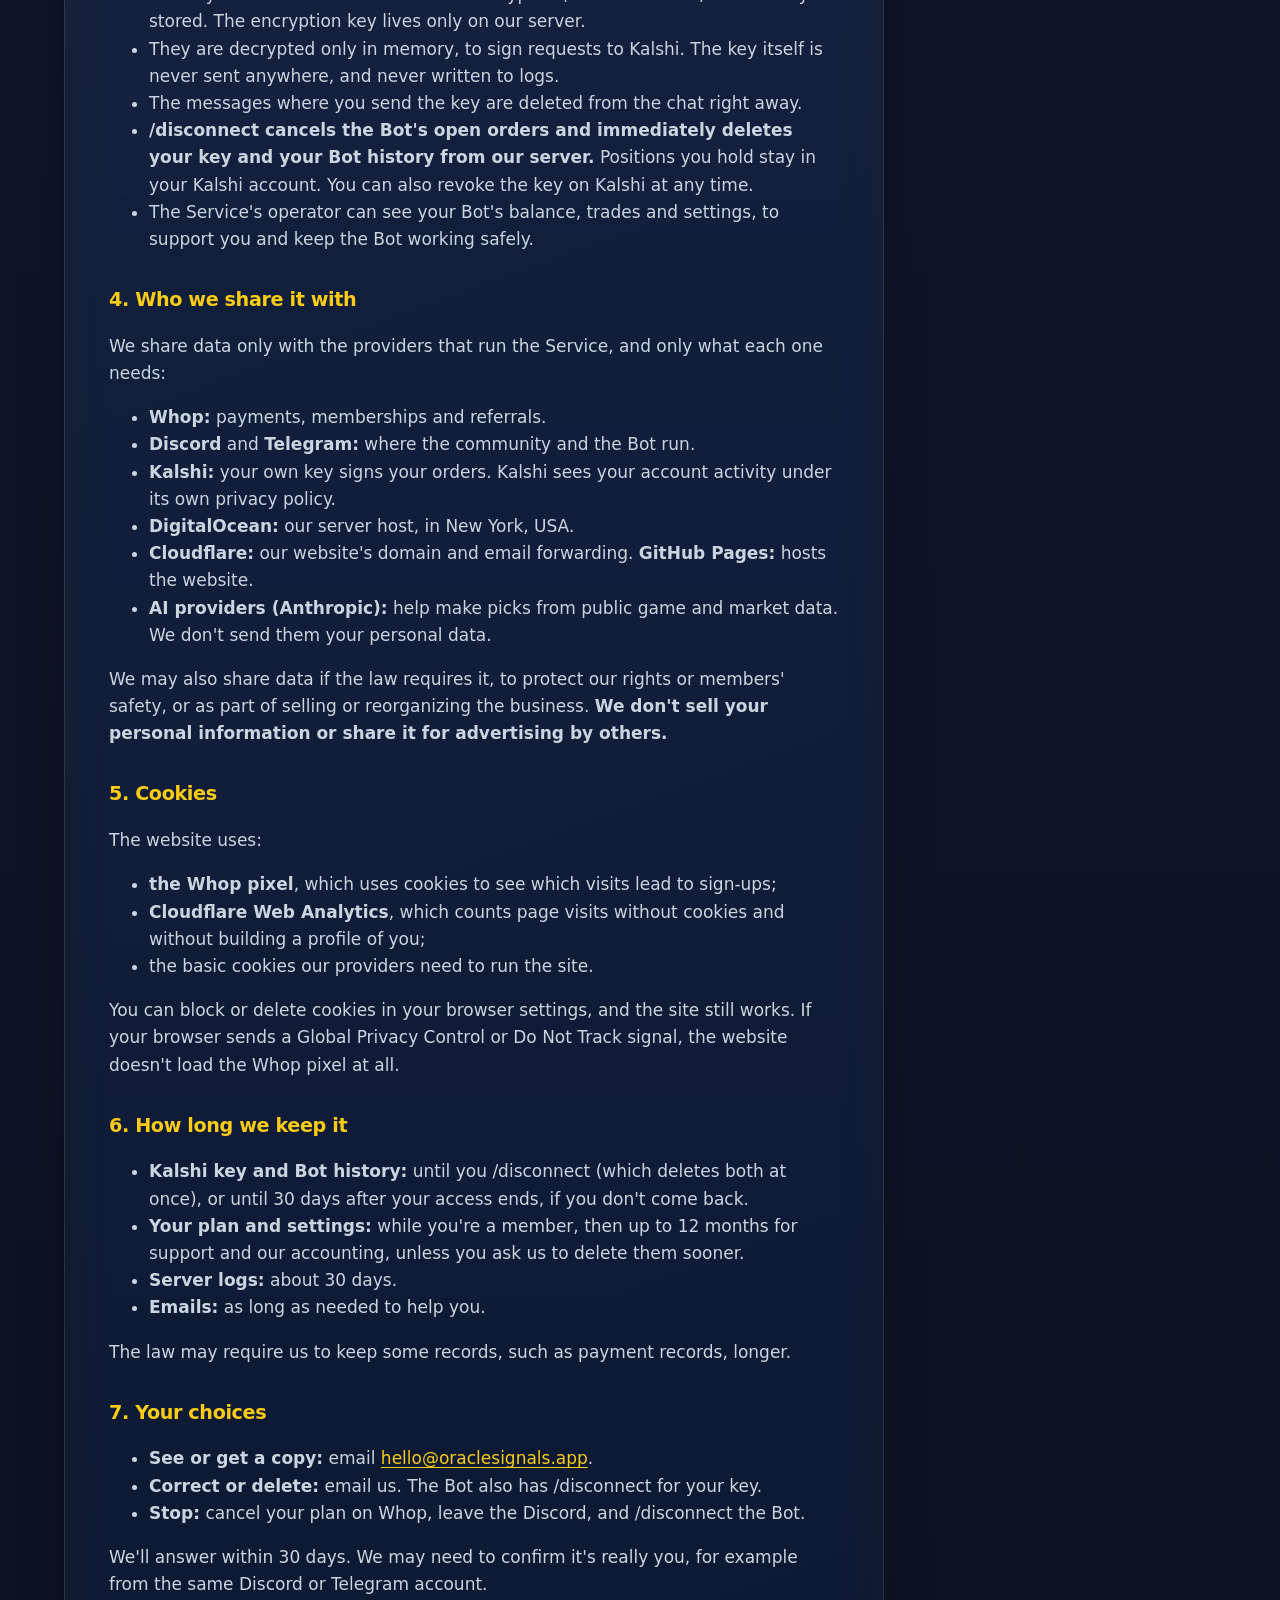
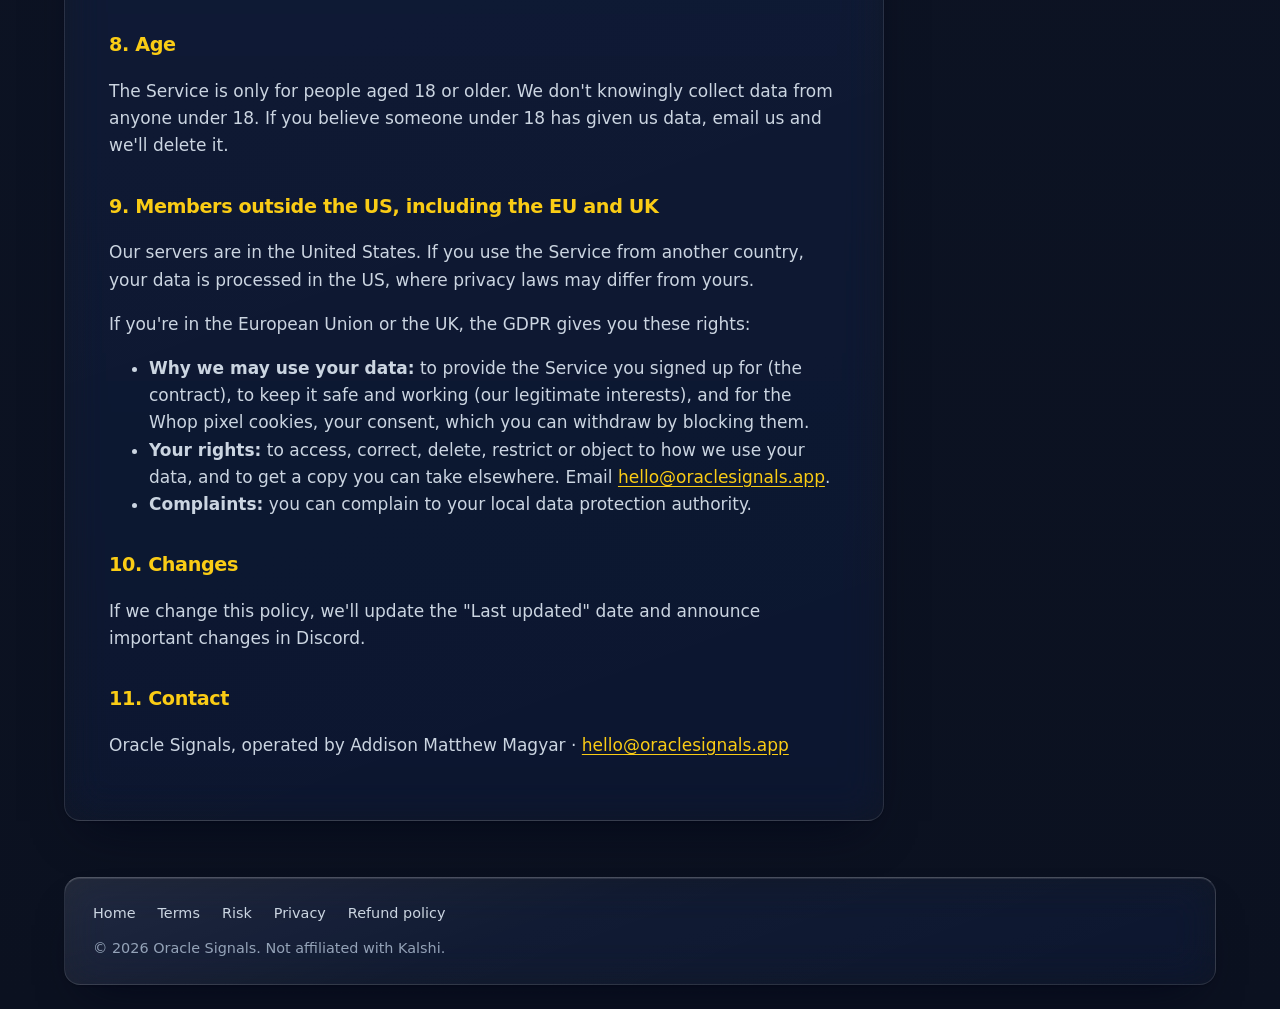
==== commit f072ff57: "🔒 Security headers in every page, the Whop pixel off for Do Not Track / GPC, security.txt, Cloudflar" ====
--- a/privacy.html
+++ b/privacy.html
@@ -1,74 +1,81 @@
-<!doctype html>
-<html lang="en">
-<head>
-<meta charset="utf-8">
-<meta name="viewport" content="width=device-width, initial-scale=1">
-<title>Privacy · Oracle Signals</title>
-<meta name="theme-color" content="#0f172a">
-<link rel="icon" href="assets/favicon-32.png">
-<link rel="stylesheet" href="style.css">
-<!-- Whop pixel: page views and purchases for the Whop dashboard (docs.whop.com/developer/ads/pixel) -->
-<script>
-!function(w,d,s,u,n,a,b){if(w[n])return;a=w[n]={q:[],t:+new Date,s:[],o:u,track:function(){a.q.push([+new Date].concat([].slice.call(arguments)))},setScope:function(){a.s=[].slice.call(arguments).filter(function(x){return typeof x==="string"});a.q.push([+new Date,"setScope"].concat(a.s))},scope:function(){var c=[].slice.call(arguments);return{track:function(){a.q.push([+new Date].concat([].slice.call(arguments)).concat([{__scope:c}]))}}}};b=d.createElement(s);b.async=1;b.src=u+"/s.js";d.getElementsByTagName(s)[0].parentNode.insertBefore(b,d.getElementsByTagName(s)[0])}(window,document,"script","https://t.whop.tw","whop");
-whop.setScope("biz_SU1IiiyXN9Ee8N");
-whop.track("page");
-</script>
-</head>
-<body>
-<div class="wrap">
-  <header class="top">
-    <a class="brand" href="./"><img src="assets/icon-180.png" alt=""><span><b>ORACLE</b> SIGNALS</span></a>
-  </header>
-  <main class="doc">
-    <h1>Privacy Policy</h1>
-    <p class="date"><b>Effective date:</b> November 2, 2026 · <b>Last updated:</b> November 2, 2026</p>
-    <h2>The short version</h2>
-    <ul><li>We collect only what we need to run your plan, the Discord and the Bot.</li><li><b>Your Kalshi API key is stored encrypted.</b> It's never logged or shared, and /disconnect deletes it.</li><li><b>We don't sell your data.</b> Payments are handled by Whop, and we never see your card details.</li><li>You can ask us to see or delete your data anytime: <a href="mailto:hello@oraclesignals.app">hello@oraclesignals.app</a></li></ul>
-    <h2>1. What we collect, and why</h2>
-    <div class="table"><table>
-      <tr><th>What</th><th>From</th><th>Why</th></tr>
-      <tr><td>Discord user ID, username and roles, and the buttons you tap (such as 🎟 Get access)</td><td>Discord</td><td>To open the channels in your plan and run the server</td></tr>
-      <tr><td>Your plan, status (trial, active, cancelled), Whop username and linked Discord account</td><td>Whop</td><td>To match your payment to your access, and for referral links</td></tr>
-      <tr><td>Telegram chat ID, display name and the commands you send the Bot</td><td>Telegram</td><td>To run the Bot for you</td></tr>
-      <tr><td>Kalshi API key ID, private key and authenticator secret</td><td>You, in the Bot</td><td>To connect the Bot to your Kalshi account</td></tr>
-      <tr><td>Your Bot settings, balance, orders, trades and results</td><td>Kalshi, through your key</td><td>To trade for you and show your results</td></tr>
-      <tr><td>Emails you send us</td><td>You</td><td>To answer you</td></tr>
-      <tr><td>Website visits: pages, device, browser and IP address</td><td>oraclesignals.app, through our hosting providers and the Whop pixel</td><td>To run the site and measure sign-ups</td></tr>
-    </table></div>
-    <p>We don't collect your card numbers, government ID or Kalshi login password.</p>
-    <h2>2. How we use it</h2>
-    <ul><li>To provide the Service: access to your plan's channels, the Bot's trading and reports, and support.</li><li>To keep the Service safe and working: fixing bugs, stopping abuse and enforcing our terms.</li><li>To improve picks, calls and the Bot, using results across members. Shared results are anonymous and never name you.</li><li>To send Service messages in Discord or Telegram, such as trial reminders, plan changes or important updates.</li></ul>
-    <h2>3. How your Kalshi key is protected</h2>
-    <ul><li>The key and authenticator secret are encrypted (AES with HMAC) before they're stored. The encryption key lives only on our server.</li><li>They are decrypted only in memory, to sign requests to Kalshi. The key itself is never sent anywhere, and never written to logs.</li><li>The messages where you send the key are deleted from the chat right away.</li><li><b>/disconnect cancels the Bot's open orders and immediately deletes your key and your Bot history from our server.</b> Positions you hold stay in your Kalshi account. You can also revoke the key on Kalshi at any time.</li><li>The Service's operator can see your Bot's balance, trades and settings, to support you and keep the Bot working safely.</li></ul>
-    <h2>4. Who we share it with</h2>
-    <p>We share data only with the providers that run the Service, and only what each one needs:</p>
-    <ul><li><b>Whop:</b> payments, memberships and referrals.</li><li><b>Discord</b> and <b>Telegram:</b> where the community and the Bot run.</li><li><b>Kalshi:</b> your own key signs your orders. Kalshi sees your account activity under its own privacy policy.</li><li><b>DigitalOcean:</b> our server host, in New York, USA.</li><li><b>Cloudflare:</b> our website's domain and email forwarding. <b>GitHub Pages:</b> hosts the website.</li><li><b>AI providers (Anthropic):</b> help make picks from public game and market data. We don't send them your personal data.</li></ul>
-    <p>We may also share data if the law requires it, to protect our rights or members' safety, or as part of selling or reorganizing the business. <b>We don't sell your personal information or share it for advertising by others.</b></p>
-    <h2>5. Cookies</h2>
-    <p>The website uses:</p>
-    <ul><li><b>the Whop pixel</b>, which uses cookies to see which visits lead to sign-ups;</li><li><b>Cloudflare Web Analytics</b>, which counts page visits without cookies and without building a profile of you;</li><li>the basic cookies our providers need to run the site.</li></ul>
-    <p>You can block or delete cookies in your browser settings, and the site still works.</p>
-    <h2>6. How long we keep it</h2>
-    <ul><li><b>Kalshi key and Bot history:</b> until you /disconnect (which deletes both at once), or until 30 days after your access ends, if you don't come back.</li><li><b>Your plan and settings:</b> while you're a member, then up to 12 months for support and our accounting, unless you ask us to delete them sooner.</li><li><b>Server logs:</b> about 30 days.</li><li><b>Emails:</b> as long as needed to help you.</li></ul>
-    <p>The law may require us to keep some records, such as payment records, longer.</p>
-    <h2>7. Your choices</h2>
-    <ul><li><b>See or get a copy:</b> email <a href="mailto:hello@oraclesignals.app">hello@oraclesignals.app</a>.</li><li><b>Correct or delete:</b> email us. The Bot also has /disconnect for your key.</li><li><b>Stop:</b> cancel your plan on Whop, leave the Discord, and /disconnect the Bot.</li></ul>
-    <p>We'll answer within 30 days. We may need to confirm it's really you, for example from the same Discord or Telegram account.</p>
-    <h2>8. Age</h2>
-    <p>The Service is only for people aged 18 or older. We don't knowingly collect data from anyone under 18. If you believe someone under 18 has given us data, email us and we'll delete it.</p>
-    <h2>9. Members outside the US, including the EU and UK</h2>
-    <p>Our servers are in the United States. If you use the Service from another country, your data is processed in the US, where privacy laws may differ from yours.</p>
-    <p>If you're in the European Union or the UK, the GDPR gives you these rights:</p>
-    <ul><li><b>Why we may use your data:</b> to provide the Service you signed up for (the contract), to keep it safe and working (our legitimate interests), and for the Whop pixel cookies, your consent, which you can withdraw by blocking them.</li><li><b>Your rights:</b> to access, correct, delete, restrict or object to how we use your data, and to get a copy you can take elsewhere. Email <a href="mailto:hello@oraclesignals.app">hello@oraclesignals.app</a>.</li><li><b>Complaints:</b> you can complain to your local data protection authority.</li></ul>
-    <h2>10. Changes</h2>
-    <p>If we change this policy, we'll update the "Last updated" date and announce important changes in Discord.</p>
-    <h2>11. Contact</h2>
-    <p>Oracle Signals, operated by Addison Matthew Magyar · <a href="mailto:hello@oraclesignals.app">hello@oraclesignals.app</a></p>
-  </main>
-  <footer>
-    <div class="links"><a href="./">Home</a><a href="terms.html">Terms</a><a href="risk.html">Risk</a><a href="privacy.html">Privacy</a><a href="refund.html">Refund policy</a></div>
-    © 2026 Oracle Signals. Not affiliated with Kalshi.
-  </footer>
-</div>
-</body>
-</html>
+<!doctype html>
+<html lang="en">
+<head>
+<meta charset="utf-8">
+<meta name="viewport" content="width=device-width, initial-scale=1">
+<meta http-equiv="Content-Security-Policy" content="default-src 'self'; script-src 'self' 'unsafe-inline' https://t.whop.tw https://static.cloudflareinsights.com; connect-src 'self' https://t.whop.tw https://cloudflareinsights.com; img-src 'self' data: https:; style-src 'self' 'unsafe-inline'; font-src 'self'; frame-src 'none'; object-src 'none'; base-uri 'self'; form-action 'none'; upgrade-insecure-requests">
+<meta name="referrer" content="strict-origin-when-cross-origin">
+<title>Privacy · Oracle Signals</title>
+<meta name="theme-color" content="#0f172a">
+<link rel="icon" href="assets/favicon-32.png">
+<link rel="stylesheet" href="style.css">
+<!-- Whop pixel: page views and purchases for the Whop dashboard (docs.whop.com/developer/ads/pixel). Not loaded
+     when the browser asks not to be tracked (Global Privacy Control or Do Not Track). -->
+<script>
+if (!(navigator.globalPrivacyControl || navigator.doNotTrack === "1" || window.doNotTrack === "1")) {
+!function(w,d,s,u,n,a,b){if(w[n])return;a=w[n]={q:[],t:+new Date,s:[],o:u,track:function(){a.q.push([+new Date].concat([].slice.call(arguments)))},setScope:function(){a.s=[].slice.call(arguments).filter(function(x){return typeof x==="string"});a.q.push([+new Date,"setScope"].concat(a.s))},scope:function(){var c=[].slice.call(arguments);return{track:function(){a.q.push([+new Date].concat([].slice.call(arguments)).concat([{__scope:c}]))}}}};b=d.createElement(s);b.async=1;b.src=u+"/s.js";d.getElementsByTagName(s)[0].parentNode.insertBefore(b,d.getElementsByTagName(s)[0])}(window,document,"script","https://t.whop.tw","whop");
+whop.setScope("biz_SU1IiiyXN9Ee8N");
+whop.track("page");
+}
+</script>
+<!-- Cloudflare Web Analytics: page counts without cookies (privacy policy §5) -->
+<script type='module' src='https://static.cloudflareinsights.com/beacon.min.js' data-cf-beacon='{"token": "65ea6c81eb344fe2aa8e6cfeea8adf7d"}'></script>
+</head>
+<body>
+<div class="wrap">
+  <header class="top">
+    <a class="brand" href="./"><img src="assets/icon-180.png" alt=""><span><b>ORACLE</b> SIGNALS</span></a>
+  </header>
+  <main class="doc">
+    <h1>Privacy Policy</h1>
+    <p class="date"><b>Effective date:</b> November 2, 2026 · <b>Last updated:</b> November 2, 2026</p>
+    <h2>The short version</h2>
+    <ul><li>We collect only what we need to run your plan, the Discord and the Bot.</li><li><b>Your Kalshi API key is stored encrypted.</b> It's never logged or shared, and /disconnect deletes it.</li><li><b>We don't sell your data.</b> Payments are handled by Whop, and we never see your card details.</li><li>You can ask us to see or delete your data anytime: <a href="mailto:hello@oraclesignals.app">hello@oraclesignals.app</a></li></ul>
+    <h2>1. What we collect, and why</h2>
+    <div class="table"><table>
+      <tr><th>What</th><th>From</th><th>Why</th></tr>
+      <tr><td>Discord user ID, username and roles, and the buttons you tap (such as 🎟 Get access)</td><td>Discord</td><td>To open the channels in your plan and run the server</td></tr>
+      <tr><td>Your plan, status (trial, active, cancelled), Whop username and linked Discord account</td><td>Whop</td><td>To match your payment to your access, and for referral links</td></tr>
+      <tr><td>Telegram chat ID, display name and the commands you send the Bot</td><td>Telegram</td><td>To run the Bot for you</td></tr>
+      <tr><td>Kalshi API key ID, private key and authenticator secret</td><td>You, in the Bot</td><td>To connect the Bot to your Kalshi account</td></tr>
+      <tr><td>Your Bot settings, balance, orders, trades and results</td><td>Kalshi, through your key</td><td>To trade for you and show your results</td></tr>
+      <tr><td>Emails you send us</td><td>You</td><td>To answer you</td></tr>
+      <tr><td>Website visits: pages, device, browser and IP address</td><td>oraclesignals.app, through our hosting providers and the Whop pixel</td><td>To run the site and measure sign-ups</td></tr>
+    </table></div>
+    <p>We don't collect your card numbers, government ID or Kalshi login password.</p>
+    <h2>2. How we use it</h2>
+    <ul><li>To provide the Service: access to your plan's channels, the Bot's trading and reports, and support.</li><li>To keep the Service safe and working: fixing bugs, stopping abuse and enforcing our terms.</li><li>To improve picks, calls and the Bot, using results across members. Shared results are anonymous and never name you.</li><li>To send Service messages in Discord or Telegram, such as trial reminders, plan changes or important updates.</li></ul>
+    <h2>3. How your Kalshi key is protected</h2>
+    <ul><li>The key and authenticator secret are encrypted (AES with HMAC) before they're stored. The encryption key lives only on our server.</li><li>They are decrypted only in memory, to sign requests to Kalshi. The key itself is never sent anywhere, and never written to logs.</li><li>The messages where you send the key are deleted from the chat right away.</li><li><b>/disconnect cancels the Bot's open orders and immediately deletes your key and your Bot history from our server.</b> Positions you hold stay in your Kalshi account. You can also revoke the key on Kalshi at any time.</li><li>The Service's operator can see your Bot's balance, trades and settings, to support you and keep the Bot working safely.</li></ul>
+    <h2>4. Who we share it with</h2>
+    <p>We share data only with the providers that run the Service, and only what each one needs:</p>
+    <ul><li><b>Whop:</b> payments, memberships and referrals.</li><li><b>Discord</b> and <b>Telegram:</b> where the community and the Bot run.</li><li><b>Kalshi:</b> your own key signs your orders. Kalshi sees your account activity under its own privacy policy.</li><li><b>DigitalOcean:</b> our server host, in New York, USA.</li><li><b>Cloudflare:</b> our website's domain and email forwarding. <b>GitHub Pages:</b> hosts the website.</li><li><b>AI providers (Anthropic):</b> help make picks from public game and market data. We don't send them your personal data.</li></ul>
+    <p>We may also share data if the law requires it, to protect our rights or members' safety, or as part of selling or reorganizing the business. <b>We don't sell your personal information or share it for advertising by others.</b></p>
+    <h2>5. Cookies</h2>
+    <p>The website uses:</p>
+    <ul><li><b>the Whop pixel</b>, which uses cookies to see which visits lead to sign-ups;</li><li><b>Cloudflare Web Analytics</b>, which counts page visits without cookies and without building a profile of you;</li><li>the basic cookies our providers need to run the site.</li></ul>
+    <p>You can block or delete cookies in your browser settings, and the site still works. If your browser sends a Global Privacy Control or Do Not Track signal, the website doesn't load the Whop pixel at all.</p>
+    <h2>6. How long we keep it</h2>
+    <ul><li><b>Kalshi key and Bot history:</b> until you /disconnect (which deletes both at once), or until 30 days after your access ends, if you don't come back.</li><li><b>Your plan and settings:</b> while you're a member, then up to 12 months for support and our accounting, unless you ask us to delete them sooner.</li><li><b>Server logs:</b> about 30 days.</li><li><b>Emails:</b> as long as needed to help you.</li></ul>
+    <p>The law may require us to keep some records, such as payment records, longer.</p>
+    <h2>7. Your choices</h2>
+    <ul><li><b>See or get a copy:</b> email <a href="mailto:hello@oraclesignals.app">hello@oraclesignals.app</a>.</li><li><b>Correct or delete:</b> email us. The Bot also has /disconnect for your key.</li><li><b>Stop:</b> cancel your plan on Whop, leave the Discord, and /disconnect the Bot.</li></ul>
+    <p>We'll answer within 30 days. We may need to confirm it's really you, for example from the same Discord or Telegram account.</p>
+    <h2>8. Age</h2>
+    <p>The Service is only for people aged 18 or older. We don't knowingly collect data from anyone under 18. If you believe someone under 18 has given us data, email us and we'll delete it.</p>
+    <h2>9. Members outside the US, including the EU and UK</h2>
+    <p>Our servers are in the United States. If you use the Service from another country, your data is processed in the US, where privacy laws may differ from yours.</p>
+    <p>If you're in the European Union or the UK, the GDPR gives you these rights:</p>
+    <ul><li><b>Why we may use your data:</b> to provide the Service you signed up for (the contract), to keep it safe and working (our legitimate interests), and for the Whop pixel cookies, your consent, which you can withdraw by blocking them.</li><li><b>Your rights:</b> to access, correct, delete, restrict or object to how we use your data, and to get a copy you can take elsewhere. Email <a href="mailto:hello@oraclesignals.app">hello@oraclesignals.app</a>.</li><li><b>Complaints:</b> you can complain to your local data protection authority.</li></ul>
+    <h2>10. Changes</h2>
+    <p>If we change this policy, we'll update the "Last updated" date and announce important changes in Discord.</p>
+    <h2>11. Contact</h2>
+    <p>Oracle Signals, operated by Addison Matthew Magyar · <a href="mailto:hello@oraclesignals.app">hello@oraclesignals.app</a></p>
+  </main>
+  <footer>
+    <div class="links"><a href="./">Home</a><a href="terms.html">Terms</a><a href="risk.html">Risk</a><a href="privacy.html">Privacy</a><a href="refund.html">Refund policy</a></div>
+    © 2026 Oracle Signals. Not affiliated with Kalshi.
+  </footer>
+</div>
+</body>
+</html>
--- a/style.css
+++ b/style.css
@@ -1,160 +1,277 @@
-/* Oracle Signals: the same palette as the Discord art (kalshibot/brand.py, btc_cards.THEMES) */
-:root {
-  --slate-top: #334155;
-  --slate: #0f172a;
-  --panel: rgba(30, 41, 59, 0.72);
-  --line: rgba(148, 163, 184, 0.18);
-  --gold: #facc15;
-  --gold-deep: #ca8a04;
-  --violet: #8b5cf6;
-  --green: #10b981;
-  --red: #ef4444;
-  --text: #ebf0f5;
-  --muted: #94a3b8;
-  --radius: 16px;
-}
-
-* { box-sizing: border-box; }
-
-html { scroll-behavior: smooth; }
-
-body {
-  margin: 0;
-  color: var(--text);
-  background: var(--slate) linear-gradient(180deg, var(--slate-top) 0%, var(--slate) 520px) no-repeat;
-  font: 17px/1.6 system-ui, -apple-system, "Segoe UI", Roboto, "Helvetica Neue", Arial, sans-serif;
-  -webkit-font-smoothing: antialiased;
-}
-
-a { color: var(--gold); }
-a:hover { color: #fde68a; }
-
-.wrap { max-width: 1080px; margin: 0 auto; padding: 0 20px; }
-
-/* top bar */
-.top { display: flex; align-items: center; justify-content: space-between; padding: 18px 0; }
-.brand { display: flex; align-items: center; gap: 10px; text-decoration: none; color: var(--text); font-weight: 800;
-         letter-spacing: .06em; }
-.brand img { width: 40px; height: 40px; border-radius: 50%; }
-.brand b { color: var(--gold); }
-.nav { display: flex; gap: 20px; }
-.nav a { color: var(--muted); text-decoration: none; font-weight: 600; }
-.nav a:hover { color: var(--text); }
-
-/* hero */
-.hero { display: grid; grid-template-columns: 1.2fr 1fr; gap: 32px; align-items: center; padding: 40px 0 56px; }
-.hero h1 { font-size: clamp(2.4rem, 5.5vw, 4rem); line-height: 1.02; margin: 0 0 16px; font-weight: 900;
-           letter-spacing: .01em; }
-.hero h1 .gold { color: var(--gold); display: block; }
-.hero p.lead { font-size: 1.2rem; color: #cbd5e1; margin: 0 0 24px; max-width: 34em; }
-.hero .orb { width: 100%; max-width: 380px; justify-self: center; filter: drop-shadow(0 0 40px rgba(139, 92, 246, .35)); }
-.tags { display: flex; flex-wrap: wrap; gap: 8px; margin: 0 0 26px; padding: 0; list-style: none; }
-.tags li { border: 1px solid var(--line); background: var(--panel); border-radius: 999px; padding: 4px 12px;
-           font-size: .9rem; color: #cbd5e1; }
-
-.btn { display: inline-block; padding: 13px 22px; border-radius: 12px; font-weight: 800; text-decoration: none;
-       background: linear-gradient(180deg, var(--gold), var(--gold-deep)); color: #111827; border: 0; }
-.btn:hover { color: #111827; filter: brightness(1.06); }
-.btn.ghost { background: transparent; color: var(--text); border: 1px solid var(--line); margin-left: 8px; }
-.btn.ghost:hover { border-color: var(--muted); color: var(--text); }
-
-/* sections */
-section { padding: 48px 0; border-top: 1px solid var(--line); }
-section h2 { font-size: clamp(1.6rem, 3.4vw, 2.2rem); margin: 0 0 8px; font-weight: 900; }
-section p.sub { color: var(--muted); margin: 0 0 28px; max-width: 46em; }
-
-.grid { display: grid; gap: 16px; grid-template-columns: repeat(3, 1fr); }
-.card { background: var(--panel); border: 1px solid var(--line); border-radius: var(--radius); padding: 22px; }
-.card h3 { margin: 0 0 6px; font-size: 1.15rem; }
-.card p { margin: 0; color: #cbd5e1; }
-.card .icon { font-size: 1.6rem; display: block; margin-bottom: 8px; }
-
-/* plans */
-.plans { display: grid; gap: 16px; grid-template-columns: repeat(5, 1fr); }
-.plan { display: flex; flex-direction: column; background: var(--panel); border: 1px solid var(--line);
-        border-radius: var(--radius); padding: 22px 18px; }
-.plan.best { border-color: var(--gold); box-shadow: 0 0 0 1px var(--gold), 0 10px 40px rgba(250, 204, 21, .12); }
-.plan .badge { align-self: flex-start; font-size: .75rem; font-weight: 800; color: #111827; background: var(--gold);
-               border-radius: 999px; padding: 2px 10px; margin-bottom: 10px; }
-.plan h3 { margin: 0; font-size: 1.1rem; }
-.plan .price { font-size: 2.2rem; font-weight: 900; margin: 10px 0 2px; }
-.plan .price small { font-size: .95rem; color: var(--muted); font-weight: 600; }
-.plan .trial { color: var(--green); font-weight: 700; font-size: .9rem; margin-bottom: 14px; }
-.plan ul { margin: 0 0 18px; padding-left: 18px; color: #cbd5e1; font-size: .95rem; flex: 1; }
-.plan li { margin: 4px 0; }
-.plan .btn { text-align: center; }
-
-/* the record and the carousel of recent wins */
-.stats { display: grid; gap: 14px; grid-template-columns: repeat(auto-fit, minmax(170px, 1fr)); margin-bottom: 30px; }
-.stat { background: var(--panel); border: 1px solid var(--line); border-radius: var(--radius); padding: 16px 18px; }
-.stat-label { color: var(--muted); font-weight: 700; font-size: .9rem; }
-.stat-rec { font-size: 1.9rem; font-weight: 900; margin-top: 4px; }
-.stat-pct { color: #cbd5e1; font-size: .92rem; }
-.stat-pnl { font-weight: 800; margin-top: 6px; font-size: .95rem; }
-.stat-pnl.up { color: var(--green); }
-.stat-pnl.down { color: var(--red); }
-.carousel-head { display: flex; align-items: center; justify-content: space-between; margin-bottom: 12px; }
-.carousel-head h3 { margin: 0; font-size: 1.2rem; }
-.arrows button { width: 40px; height: 40px; border-radius: 50%; border: 1px solid var(--line); background: var(--panel);
-                 color: var(--text); font-size: 1.4rem; line-height: 1; cursor: pointer; margin-left: 6px; }
-.arrows button:hover { border-color: var(--gold); color: var(--gold); }
-.carousel { display: flex; gap: 16px; overflow-x: auto; scroll-snap-type: x mandatory; padding-bottom: 10px;
-            scrollbar-width: thin; }
-.win { flex: 0 0 260px; scroll-snap-align: start; border-radius: var(--radius); padding: 18px;
-       background: linear-gradient(180deg, rgba(34, 197, 94, .22), rgba(21, 128, 61, .12)), var(--panel);
-       border: 1px solid rgba(34, 197, 94, .45); }
-.win-top { color: var(--muted); font-weight: 700; font-size: .85rem; }
-.win-title { font-size: 1.15rem; font-weight: 900; margin: 8px 0 4px; }
-.win-detail { color: #cbd5e1; font-size: .92rem; min-height: 2.6em; }
-.win-pnl { color: #86efac; font-weight: 900; font-size: 1.25rem; margin-top: 10px; }
-.win-when { color: var(--muted); font-size: .82rem; margin-top: 4px; }
-.note { color: var(--muted); font-size: .88rem; margin: 14px 0 0; }
-
-/* steps and FAQ */
-.steps { counter-reset: s; display: grid; gap: 16px; grid-template-columns: repeat(4, 1fr); }
-.steps .card::before { counter-increment: s; content: counter(s); display: inline-grid; place-items: center;
-                       width: 32px; height: 32px; border-radius: 50%; background: var(--violet); color: #fff;
-                       font-weight: 800; margin-bottom: 10px; }
-details { background: var(--panel); border: 1px solid var(--line); border-radius: 12px; padding: 14px 18px;
-          margin-bottom: 10px; }
-summary { cursor: pointer; font-weight: 700; }
-details p { color: #cbd5e1; margin: 10px 0 0; }
-
-.risk { background: rgba(239, 68, 68, .08); border: 1px solid rgba(239, 68, 68, .35); border-radius: var(--radius);
-        padding: 18px 22px; color: #fecaca; }
-.risk b { color: #fff; }
-
-footer { border-top: 1px solid var(--line); padding: 28px 0 40px; color: var(--muted); font-size: .92rem; }
-footer .links { display: flex; flex-wrap: wrap; gap: 18px; margin-bottom: 10px; }
-footer a { color: var(--muted); }
-
-/* legal pages */
-.doc { max-width: 760px; padding: 24px 0 56px; }
-.doc h1 { font-size: 2.2rem; margin: 10px 0 4px; }
-.doc .date { color: var(--muted); margin: 0 0 28px; }
-.doc h2 { font-size: 1.2rem; margin: 28px 0 8px; color: var(--gold); }
-.doc p, .doc li { color: #cbd5e1; }
-
-@media (max-width: 980px) {
-  .plans { grid-template-columns: repeat(2, 1fr); }
-  .steps { grid-template-columns: repeat(2, 1fr); }
-}
-@media (max-width: 760px) {
-  .hero { grid-template-columns: 1fr; padding-top: 16px; }
-  .hero .orb { max-width: 240px; order: -1; }
-  .grid, .plans, .steps { grid-template-columns: 1fr; }
-  .nav { display: none; }
-  .btn.ghost { margin: 10px 0 0; }
-}
-
-/* until the plans open (Monday Nov 2): the plan buttons show the date instead of a link */
-.btn.soon { background: transparent; color: var(--gold); border: 1px dashed var(--gold-deep); cursor: default; text-align: center; }
-.btn.soon:hover { filter: none; color: var(--gold); }
-
-/* 📜 policy pages: tables and the quoted statements */
-.doc .table { overflow-x: auto; margin: 12px 0; }
-.doc table { border-collapse: collapse; width: 100%; font-size: .95rem; }
-.doc th, .doc td { border: 1px solid rgba(255,255,255,.12); padding: 8px 10px; text-align: left; vertical-align: top; color: #cbd5e1; }
-.doc th { color: #e2e8f0; }
-.doc blockquote { border-left: 3px solid var(--gold); margin: 16px 0; padding: 10px 16px; color: #e2e8f0; background: rgba(255,255,255,.04); }
-.doc ul ul { margin-top: 6px; }
+/* Oracle Signals: the same palette as the Discord art (kalshibot/brand.py, btc_cards.THEMES), in frosted glass */
+:root {
+  --slate-top: #334155;
+  --slate: #0f172a;
+  --ink: #0b1120;
+  --panel: rgba(30, 41, 59, 0.72);       /* the solid fallback where glass isn't supported */
+  --line: rgba(148, 163, 184, 0.18);
+  --gold: #facc15;
+  --gold-deep: #ca8a04;
+  --violet: #8b5cf6;
+  --green: #10b981;
+  --red: #ef4444;
+  --text: #ebf0f5;
+  --soft: #cbd5e1;
+  --muted: #94a3b8;
+  --radius: 16px;
+  --radius-sm: 10px;
+
+  /* glass: a frosted fill lit from the top left, a hairline edge brighter along the top, and a soft lift */
+  --glass: linear-gradient(160deg, rgba(255, 255, 255, .10) 0%, rgba(255, 255, 255, .045) 42%, rgba(255, 255, 255, .025) 100%);
+  --glass-line: rgba(255, 255, 255, .11);
+  --glass-top: rgba(255, 255, 255, .24);
+  --glass-blur: blur(20px) saturate(170%);
+  --glass-shadow: inset 0 1px 0 rgba(255, 255, 255, .10), 0 1px 2px rgba(2, 6, 23, .35),
+                  0 24px 48px -24px rgba(2, 6, 23, .85);
+}
+
+* { box-sizing: border-box; }
+
+html { scroll-behavior: smooth; }
+
+body {
+  margin: 0;
+  color: var(--text);
+  background: var(--ink) linear-gradient(180deg, #1e293b 0%, var(--slate) 640px, var(--ink) 100%) no-repeat;
+  font: 17px/1.6 Inter, system-ui, -apple-system, "Segoe UI Variable Text", "Segoe UI", Roboto, "Helvetica Neue",
+        Arial, sans-serif;
+  -webkit-font-smoothing: antialiased;
+  text-rendering: optimizeLegibility;
+}
+/* light behind the glass, in the orb's colours: violet glows and a little of its gold base. Fixed, so every section
+   slides over it */
+body::before { content: ""; position: fixed; inset: 0; z-index: -1; pointer-events: none;
+               background: radial-gradient(50vw 50vw at 85% 8%, rgba(139, 92, 246, .42), transparent 70%),
+                           radial-gradient(46vw 46vw at 2% 72%, rgba(99, 70, 214, .30), transparent 70%),
+                           radial-gradient(38vw 28vw at 60% 110%, rgba(202, 138, 4, .16), transparent 70%); }
+/* a fine dot grid that fades out: crisp around the panels, frosted behind them */
+body::after { content: ""; position: fixed; inset: 0; z-index: -1; pointer-events: none;
+              background-image: radial-gradient(rgba(255, 255, 255, .09) 1px, transparent 1.4px);
+              background-size: 26px 26px;
+              -webkit-mask-image: radial-gradient(ellipse 90% 70% at 50% 0%, #000 25%, transparent 80%);
+              mask-image: radial-gradient(ellipse 90% 70% at 50% 0%, #000 25%, transparent 80%); }
+
+a { color: var(--gold); text-underline-offset: 3px; }
+a:hover { color: #fde68a; }
+h1, h2, h3 { letter-spacing: -.02em; }
+
+.wrap { max-width: 1200px; margin: 0 auto; padding: 0 24px; }
+
+/* 🧊 the glass, shared by every panel */
+.top, .tags li, .btn.ghost, .btn.soon, .card, .plan, .stat, .arrows button, details, .doc, footer {
+  background: var(--glass);
+  border: 1px solid var(--glass-line); border-top-color: var(--glass-top);
+  box-shadow: var(--glass-shadow);
+  -webkit-backdrop-filter: var(--glass-blur); backdrop-filter: var(--glass-blur);
+}
+
+/* top bar: glass, and it stays at the top while you scroll */
+.top { position: sticky; top: 12px; z-index: 10; display: flex; align-items: center; gap: 24px;
+       margin-top: 12px; padding: 10px 12px 10px 16px; border-radius: 14px;
+       background-color: rgba(15, 23, 42, .55); }
+.brand { display: flex; align-items: center; gap: 10px; text-decoration: none; color: var(--text); font-weight: 800;
+         letter-spacing: .08em; white-space: nowrap; font-size: .95rem; }
+.brand img { width: 34px; height: 34px; border-radius: 50%; }
+.brand b { color: var(--gold); }
+.nav { display: flex; gap: 26px; margin-left: auto; }
+.nav a { color: var(--muted); text-decoration: none; font-weight: 600; font-size: .95rem; }
+.nav a:hover { color: var(--text); }
+.top .btn { padding: 9px 16px; font-size: .9rem; white-space: nowrap; }
+
+/* hero */
+.hero { display: grid; grid-template-columns: 1.15fr 1fr; gap: 40px; align-items: center; padding: 72px 0 88px; }
+.hero h1 { font-size: clamp(2.8rem, 6.2vw, 4.8rem); line-height: .98; margin: 0 0 20px; font-weight: 900;
+           letter-spacing: -.035em; }
+.hero h1 .gold { color: var(--gold); display: block; }
+.hero p.lead { font-size: 1.18rem; color: var(--soft); margin: 0 0 26px; max-width: 33em; }
+/* the orb sits in a soft purple glow that fades out to nothing: no edge */
+.hero .orb { width: 100%; max-width: 440px; justify-self: center; padding: 56px;
+             background: radial-gradient(closest-side, rgba(139, 92, 246, .30), rgba(139, 92, 246, .12) 55%,
+                                         rgba(139, 92, 246, 0) 100%); }
+.tags { display: flex; flex-wrap: wrap; gap: 8px; margin: 0 0 30px; padding: 0; list-style: none; }
+.tags li { border-radius: 999px; padding: 5px 13px; font-size: .88rem; color: var(--soft); }
+
+.btn { display: inline-block; padding: 13px 22px; border-radius: var(--radius-sm); font-weight: 800; text-decoration: none;
+       background: linear-gradient(180deg, #fde047, var(--gold) 45%, var(--gold-deep)); color: #111827; border: 0;
+       box-shadow: inset 0 1px 0 rgba(255, 255, 255, .45), 0 10px 26px -10px rgba(250, 204, 21, .55);
+       transition: transform .15s ease, filter .15s ease; }
+.btn:hover { color: #111827; filter: brightness(1.06); transform: translateY(-1px); }
+.btn.ghost { color: var(--text); margin-left: 10px; }
+.btn.ghost:hover { color: var(--text); border-color: rgba(255, 255, 255, .28); }
+
+/* sections */
+section { padding: 72px 0; scroll-margin-top: 84px; }
+section h2 { font-size: clamp(1.8rem, 3.6vw, 2.5rem); line-height: 1.1; margin: 0 0 10px; font-weight: 900; }
+section h2::before { content: ""; display: block; width: 36px; height: 3px; border-radius: 3px; margin-bottom: 16px;
+                     background: linear-gradient(90deg, var(--gold), var(--gold-deep)); }
+section p.sub { color: var(--muted); margin: 0 0 32px; max-width: 46em; }
+
+.grid { display: grid; gap: 18px; grid-template-columns: repeat(3, 1fr); }
+.card { border-radius: var(--radius); padding: 26px; transition: transform .2s ease, border-color .2s ease; }
+.card:hover, .plan:hover, .stat:hover { border-color: rgba(255, 255, 255, .2); border-top-color: rgba(255, 255, 255, .34); }
+.card h3 { margin: 0 0 8px; font-size: 1.15rem; }
+.card p { margin: 0; color: var(--soft); font-size: .98rem; }
+.card .icon { display: grid; place-items: center; width: 48px; height: 48px; margin-bottom: 18px; border-radius: 12px;
+              font-size: 1.45rem; background: rgba(139, 92, 246, .16); border: 1px solid rgba(139, 92, 246, .35);
+              box-shadow: inset 0 1px 0 rgba(255, 255, 255, .12); }
+
+/* plans */
+.plans { display: grid; gap: 16px; grid-template-columns: repeat(5, minmax(0, 1fr)); align-items: stretch; padding-top: 14px; }
+.plan { position: relative; display: flex; flex-direction: column; border-radius: var(--radius); padding: 26px 20px 20px;
+        transition: transform .2s ease, border-color .2s ease; }
+.plan.best { border-color: rgba(250, 204, 21, .75); border-top-color: var(--gold);
+             background: linear-gradient(180deg, rgba(250, 204, 21, .11), rgba(250, 204, 21, 0) 38%), var(--glass);
+             box-shadow: var(--glass-shadow), 0 0 0 1px rgba(250, 204, 21, .35), 0 18px 50px -12px rgba(250, 204, 21, .22); }
+.plan .badge { position: absolute; top: -11px; left: 50%; transform: translateX(-50%); white-space: nowrap;
+               font-size: .7rem; font-weight: 800; letter-spacing: .08em; color: #111827; background: var(--gold);
+               border-radius: 999px; padding: 3px 11px; box-shadow: 0 6px 16px -6px rgba(250, 204, 21, .7); }
+.plan h3 { margin: 0; font-size: 1.12rem; }
+.plan .tag { color: var(--muted); font-size: .85rem; margin: 2px 0 0; letter-spacing: .02em; }
+.plan .price { font-size: 2.5rem; font-weight: 900; letter-spacing: -.03em; margin: 16px 0 0; line-height: 1.1;
+               font-variant-numeric: tabular-nums; }
+.plan .price small { font-size: .9rem; color: var(--muted); font-weight: 600; letter-spacing: 0; }
+.plan .trial { color: var(--green); font-weight: 700; font-size: .85rem; margin: 4px 0 18px; }
+.plan ul { list-style: none; margin: 0 0 22px; padding: 16px 0 0; border-top: 1px solid var(--glass-line);
+           color: var(--soft); font-size: .92rem; flex: 1; }
+.plan li { position: relative; margin: 8px 0; padding-left: 22px; line-height: 1.45; }
+.plan li::before { content: "✓"; position: absolute; left: 0; top: 0; color: var(--green); font-weight: 900; }
+.plan .btn { display: block; text-align: center; padding: 12px 8px; font-size: .86rem; }
+
+/* the record and the carousel of recent wins */
+.stats { display: grid; gap: 14px; grid-template-columns: repeat(auto-fit, minmax(180px, 1fr)); margin-bottom: 40px; }
+.stat { border-radius: var(--radius); padding: 18px 20px; transition: border-color .2s ease; }
+.stat-label { color: var(--muted); font-weight: 700; font-size: .85rem; }
+.stat-rec { font-size: 2.1rem; font-weight: 900; margin-top: 6px; letter-spacing: -.03em; line-height: 1.15;
+            font-variant-numeric: tabular-nums; }
+.stat-pct { color: var(--green); font-size: .9rem; font-weight: 700; }
+.stat-pnl { font-weight: 800; margin-top: 6px; font-size: .95rem; }
+.stat-pnl.up { color: var(--green); }
+.stat-pnl.down { color: var(--red); }
+.carousel-head { display: flex; align-items: center; justify-content: space-between; margin-bottom: 14px; }
+.carousel-head h3 { margin: 0; font-size: 1.2rem; }
+.arrows button { width: 40px; height: 40px; border-radius: 50%; color: var(--text); font-size: 1.4rem; line-height: 1;
+                 cursor: pointer; margin-left: 6px; }
+.arrows button:hover { border-color: var(--gold); color: var(--gold); }
+.carousel { display: flex; gap: 16px; overflow-x: auto; scroll-snap-type: x mandatory; padding: 4px 2px 14px;
+            scrollbar-width: thin; scrollbar-color: rgba(255, 255, 255, .18) transparent; }
+.win { flex: 0 0 270px; scroll-snap-align: start; border-radius: var(--radius); padding: 20px;
+       background: linear-gradient(160deg, rgba(34, 197, 94, .20), rgba(21, 128, 61, .07) 60%);
+       border: 1px solid rgba(34, 197, 94, .38); border-top-color: rgba(134, 239, 172, .55);
+       box-shadow: var(--glass-shadow);
+       -webkit-backdrop-filter: var(--glass-blur); backdrop-filter: var(--glass-blur); }
+.win-top { color: var(--muted); font-weight: 700; font-size: .85rem; }
+.win-title { font-size: 1.15rem; font-weight: 900; margin: 8px 0 4px; letter-spacing: -.01em; }
+.win-detail { color: var(--soft); font-size: .92rem; min-height: 2.6em; }
+.win-pnl { color: #86efac; font-weight: 900; font-size: 1.2rem; margin-top: 12px; }
+.win-when { color: var(--muted); font-size: .82rem; margin-top: 4px; }
+.note { color: var(--muted); font-size: .88rem; margin: 16px 0 0; }
+
+/* how it works: four numbered steps */
+.steps { counter-reset: s; display: grid; gap: 18px; grid-template-columns: repeat(4, 1fr); margin-top: 32px; }
+.steps .card::before { counter-increment: s; content: counter(s); display: grid; place-items: center;
+                       width: 34px; height: 34px; border-radius: 50%; margin-bottom: 16px;
+                       background: linear-gradient(180deg, #a78bfa, var(--violet)); color: #fff; font-weight: 800;
+                       box-shadow: inset 0 1px 0 rgba(255, 255, 255, .35), 0 6px 18px -6px rgba(139, 92, 246, .8); }
+
+/* questions: the heading on the left, the answers on the right */
+#faq { display: grid; grid-template-columns: minmax(0, 1fr) minmax(0, 2fr); column-gap: 56px; align-items: start; }
+#faq h2 { grid-column: 1; grid-row: 1 / span 6; }
+#faq details { grid-column: 2; }
+details { border-radius: 12px; padding: 0; margin-bottom: 10px; }
+summary { cursor: pointer; font-weight: 700; padding: 16px 20px; list-style: none; display: flex;
+          justify-content: space-between; align-items: center; gap: 16px; }
+summary::-webkit-details-marker { display: none; }
+summary::after { content: "+"; color: var(--gold); font-size: 1.3rem; font-weight: 600; line-height: 1; }
+details[open] summary::after { content: "–"; }
+details p { color: var(--soft); margin: 0; padding: 0 20px 18px; }
+
+.risk { border-radius: var(--radius); padding: 20px 24px; color: #fecaca; margin: 8px 0 56px;
+        background: linear-gradient(160deg, rgba(239, 68, 68, .14), rgba(239, 68, 68, .05) 60%);
+        border: 1px solid rgba(239, 68, 68, .35); border-top-color: rgba(252, 165, 165, .5);
+        box-shadow: var(--glass-shadow);
+        -webkit-backdrop-filter: var(--glass-blur); backdrop-filter: var(--glass-blur); }
+.risk b { color: #fff; }
+
+footer { border-radius: var(--radius); margin-bottom: 24px; padding: 24px 28px; color: var(--muted);
+         font-size: .9rem; }
+footer .links { display: flex; flex-wrap: wrap; gap: 8px 22px; margin-bottom: 12px; }
+footer a { color: var(--soft); text-decoration: none; }
+footer a:hover { color: var(--gold); }
+
+/* legal pages: the text on one glass sheet */
+.doc { display: block; max-width: 820px; margin: 40px 0 56px; padding: 40px 44px 44px; border-radius: var(--radius); }
+.doc h1 { font-size: 2.4rem; margin: 0 0 6px; letter-spacing: -.03em; }
+.doc .date { color: var(--muted); margin: 0 0 30px; }
+.doc h2 { font-size: 1.2rem; margin: 32px 0 8px; color: var(--gold); }
+.doc p, .doc li { color: var(--soft); }
+
+/* until the plans open (Monday Nov 2): the plan buttons show the date instead of a link */
+.btn.soon { color: var(--gold); border: 1px dashed rgba(250, 204, 21, .55); cursor: default; text-align: center;
+            white-space: normal; }
+.btn.soon:hover { filter: none; transform: none; color: var(--gold); }
+
+/* 📜 policy pages: tables and the quoted statements */
+.doc .table { overflow-x: auto; margin: 12px 0; }
+.doc table { border-collapse: collapse; width: 100%; font-size: .95rem; }
+.doc th, .doc td { border: 1px solid rgba(255,255,255,.12); padding: 8px 10px; text-align: left; vertical-align: top; color: var(--soft); }
+.doc th { color: #e2e8f0; background: rgba(255, 255, 255, .04); }
+.doc blockquote { border-left: 3px solid var(--gold); margin: 16px 0; padding: 10px 16px; color: #e2e8f0;
+                  background: rgba(255,255,255,.05); border-radius: 0 8px 8px 0; }
+.doc ul ul { margin-top: 6px; }
+
+@media (hover: hover) and (prefers-reduced-motion: no-preference) {
+  .card:hover, .plan:hover { transform: translateY(-3px); }
+}
+@media (prefers-reduced-motion: reduce) {
+  html { scroll-behavior: auto; }
+  .btn:hover { transform: none; }
+}
+
+@media (max-width: 1100px) {
+  /* plans wrap into centred rows, so the last row never leaves a hole */
+  .plans { display: flex; flex-wrap: wrap; justify-content: center; row-gap: 28px; }
+  .plan { flex: 0 1 calc((100% - 32px) / 3); }
+  .steps { grid-template-columns: repeat(2, 1fr); }
+}
+@media (max-width: 860px) {
+  .grid { grid-template-columns: 1fr; }
+  .plan { flex-basis: calc((100% - 16px) / 2); }
+  #faq { display: block; }
+}
+@media (max-width: 760px) {
+  :root { --glass-blur: blur(14px) saturate(160%); }
+  body { font-size: 16px; }
+  .wrap { padding: 0 16px; }
+  .top { top: 8px; margin-top: 8px; padding: 8px 8px 8px 12px; gap: 12px; }
+  .top .btn { padding: 8px 12px; font-size: .82rem; margin-left: auto; }
+  .brand { font-size: .85rem; letter-spacing: .06em; }
+  .brand img { width: 30px; height: 30px; }
+  .nav { display: none; }
+  .hero { grid-template-columns: 1fr; gap: 20px; padding: 32px 0 56px; }
+  .hero .orb { max-width: 260px; padding: 34px; order: -1; }
+  .btn.ghost { margin: 10px 0 0 0; }
+  section { padding: 52px 0; }
+  .steps { grid-template-columns: 1fr; }
+  .stats { grid-template-columns: repeat(2, minmax(0, 1fr)); gap: 10px; }
+  .stat { padding: 14px 16px; }
+  .stat-rec { font-size: 1.7rem; }
+  .plan { flex-basis: 100%; }
+  .doc { padding: 26px 20px 30px; margin-top: 24px; }
+  .doc h1 { font-size: 1.9rem; }
+  footer { padding: 22px 20px 28px; }
+}
+/* small phones: the name shrinks, and on the narrowest screens only the orb icon stays beside the button */
+@media (max-width: 400px) {
+  .brand { font-size: .78rem; letter-spacing: .04em; gap: 8px; }
+  .top .btn { padding: 8px 10px; font-size: .78rem; }
+}
+@media (max-width: 340px) {
+  .brand span { display: none; }
+}
+
+/* browsers without backdrop-filter: solid panels, so text stays readable */
+@supports not ((backdrop-filter: blur(1px)) or (-webkit-backdrop-filter: blur(1px))) {
+  .top, .tags li, .btn.ghost, .btn.soon, .card, .plan, .stat, .arrows button, details, .doc, footer, .win, .risk {
+    background-color: var(--panel);
+  }
+}
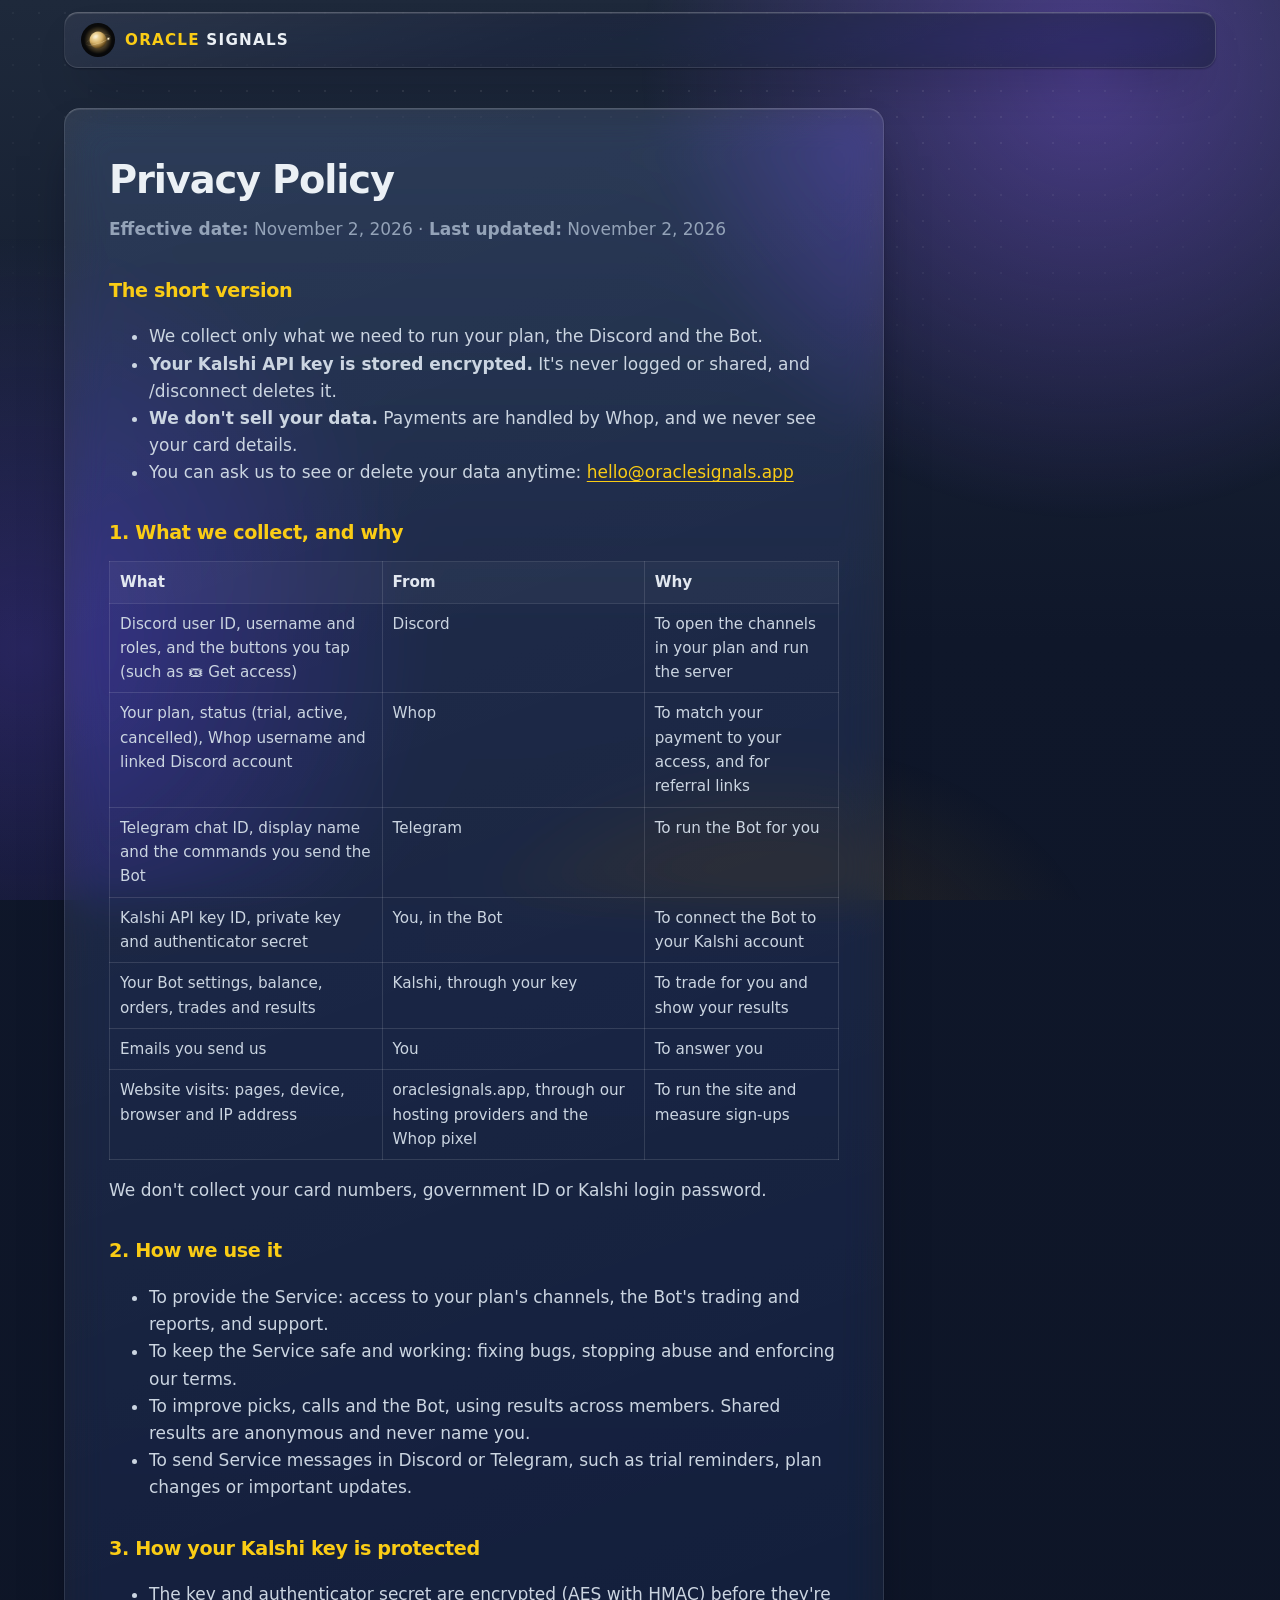
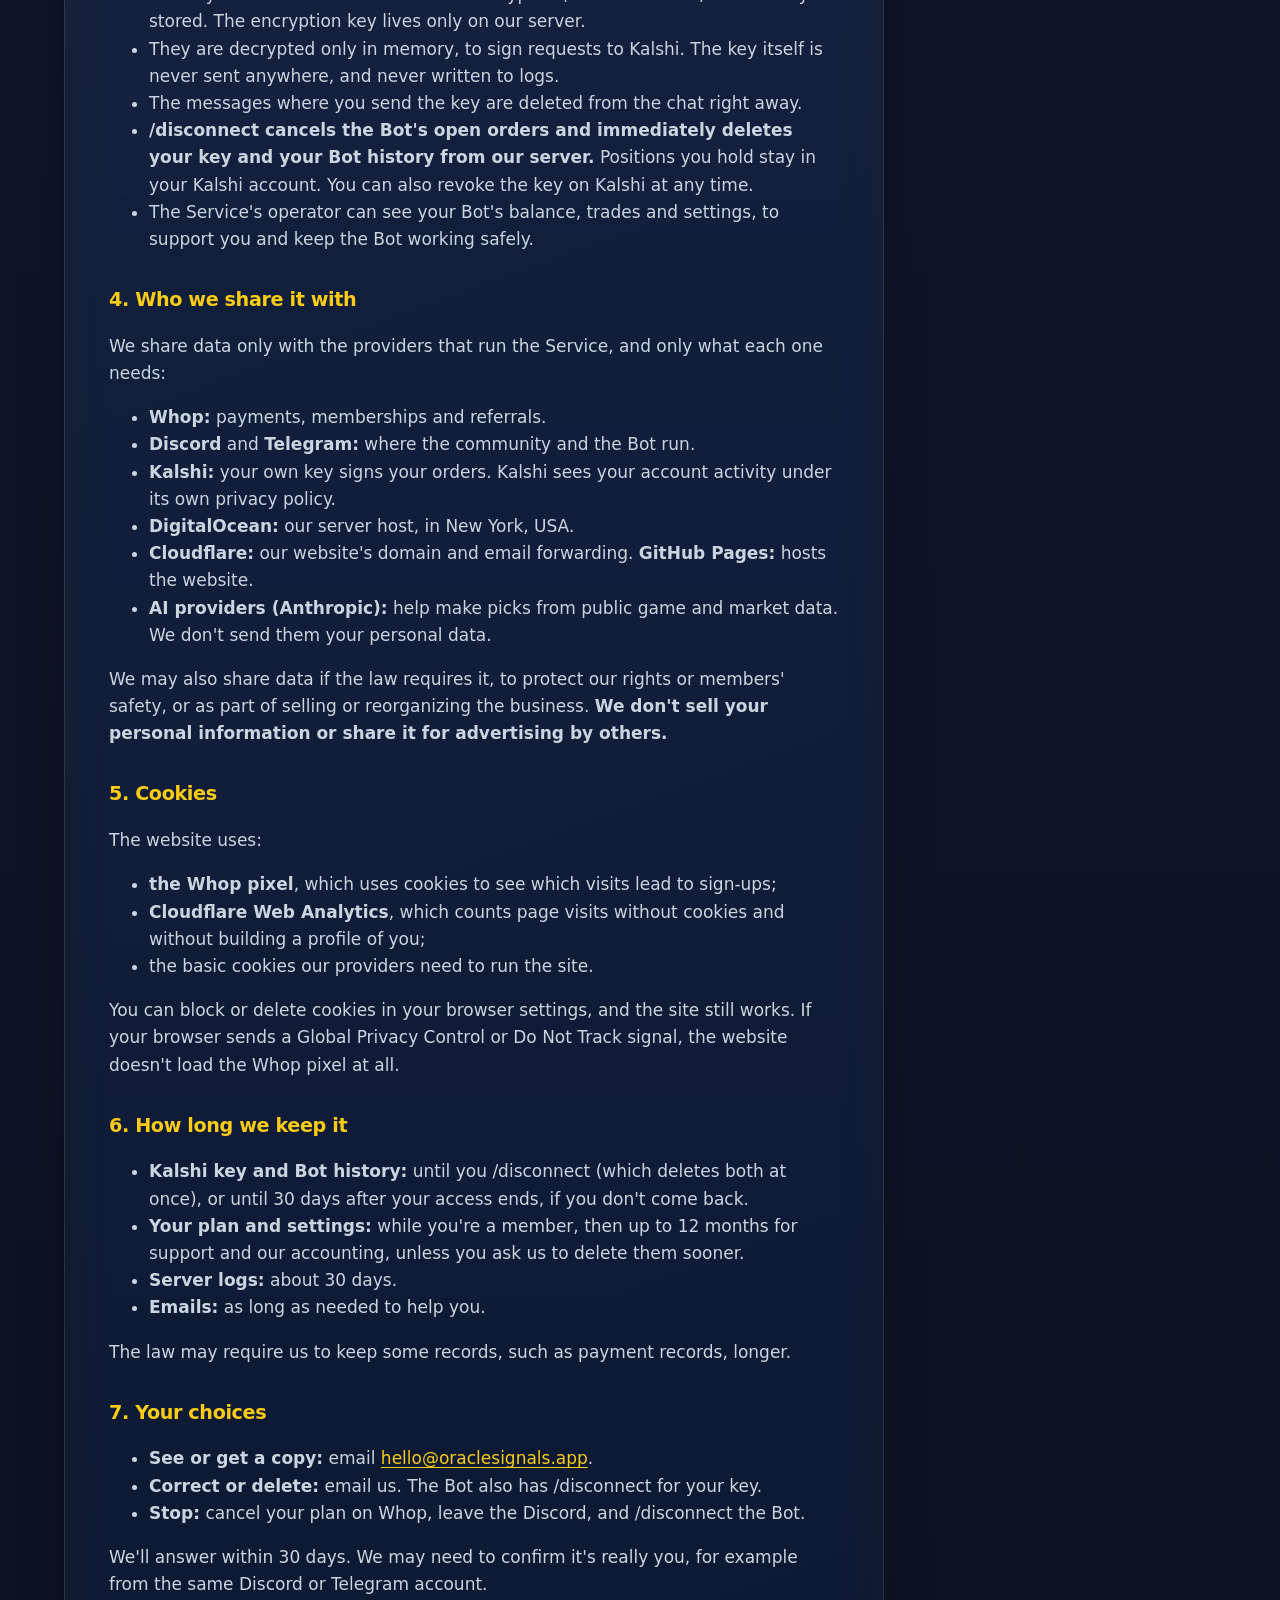
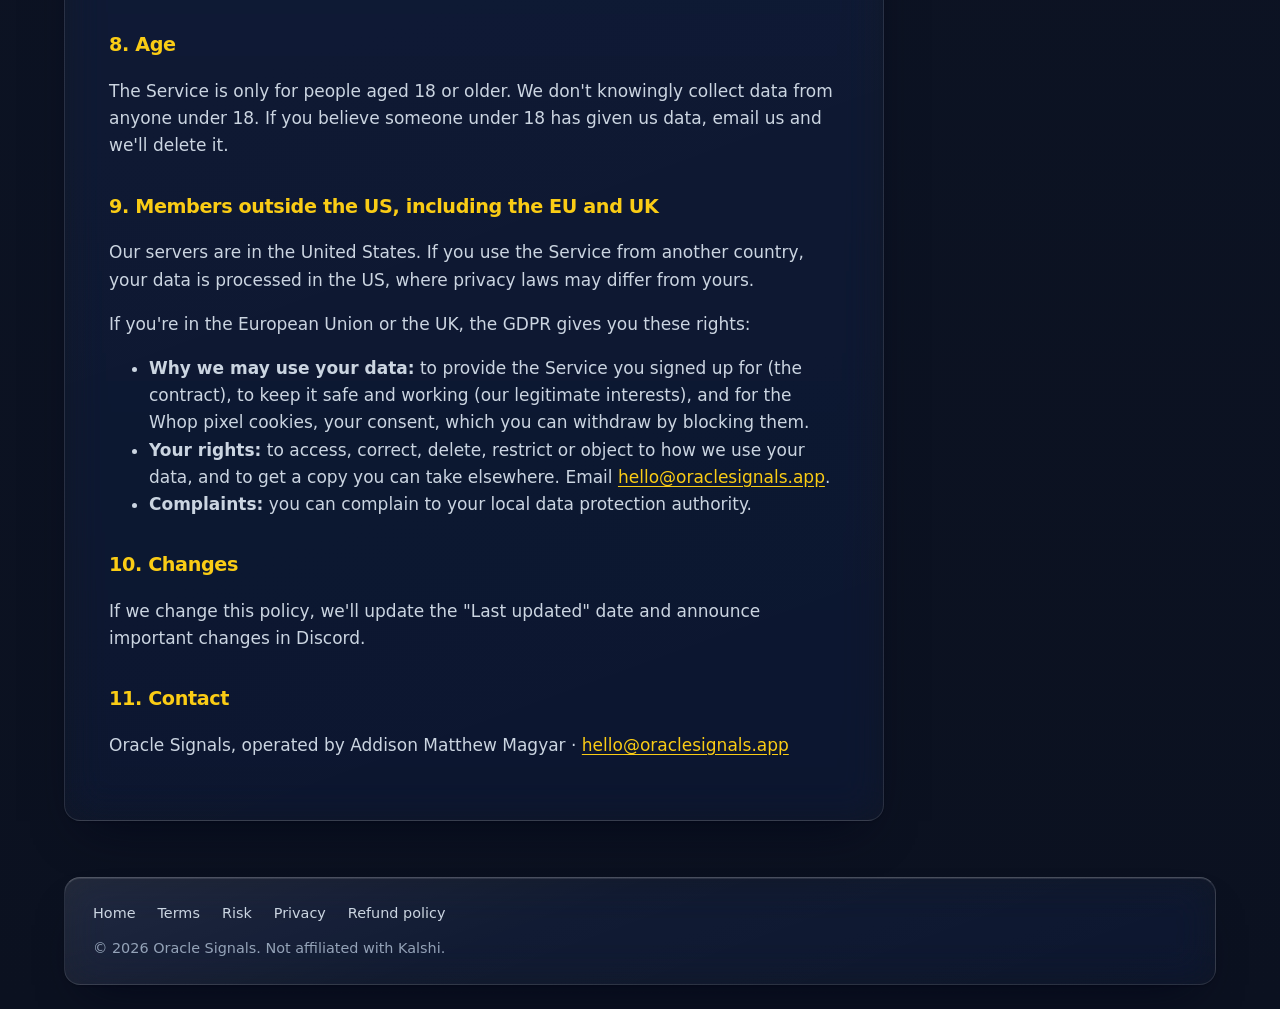
==== commit 4aeabb87: "🌐 new icons and share card (the orb mark)" ====
--- a/privacy.html
+++ b/privacy.html
@@ -7,7 +7,8 @@
 <meta name="referrer" content="strict-origin-when-cross-origin">
 <title>Privacy · Oracle Signals</title>
 <meta name="theme-color" content="#0f172a">
-<link rel="icon" href="assets/favicon-32.png">
+<link rel="icon" type="image/png" sizes="64x64" href="assets/favicon-32.png?v=2">
+<link rel="apple-touch-icon" href="assets/icon-180.png?v=2">
 <link rel="stylesheet" href="style.css">
 <!-- Whop pixel: page views and purchases for the Whop dashboard (docs.whop.com/developer/ads/pixel). Not loaded
      when the browser asks not to be tracked (Global Privacy Control or Do Not Track). -->
--- a/style.css
+++ b/style.css
@@ -275,3 +275,77 @@
     background-color: var(--panel);
   }
 }
+
+/* ===================================================================== 💰 the sales layout (2026-11-04) */
+/* the hero: one big button, the reassurances under it, and the live record as proof */
+.btn.big { padding: 15px 28px; font-size: 1.05rem; }
+.trust { display: flex; flex-wrap: wrap; gap: 6px 18px; margin: 16px 0 0; padding: 0; list-style: none;
+         color: var(--soft); font-size: .92rem; }
+.trust li::before { content: "✓"; color: var(--green); font-weight: 900; margin-right: 7px; }
+.proof { display: grid; grid-template-columns: repeat(3, minmax(0, 1fr)); gap: 10px; margin-top: 26px;
+         max-width: 560px; }
+.proof-item { border-radius: 12px; padding: 12px 14px; display: flex; flex-direction: column; gap: 2px;
+              background: var(--glass); border: 1px solid var(--glass-line); border-top-color: var(--glass-top);
+              box-shadow: var(--glass-shadow); -webkit-backdrop-filter: var(--glass-blur); backdrop-filter: var(--glass-blur); }
+.proof-label { color: var(--muted); font-size: .78rem; font-weight: 700; white-space: nowrap; overflow: hidden;
+               text-overflow: ellipsis; }
+.proof-rec { font-size: 1.45rem; font-weight: 900; letter-spacing: -.03em; line-height: 1.2;
+             font-variant-numeric: tabular-nums; }
+.proof-pct { color: var(--green); font-size: .82rem; font-weight: 700; }
+.proof-note { grid-column: 1 / -1; color: var(--muted); font-size: .78rem; }
+
+/* the plans: The Oracle in the middle, raised and lit */
+#plans { padding-top: 24px; }
+.plan.best { transform: translateY(-12px); z-index: 1; }
+.plan .save { color: var(--gold); font-weight: 800; font-size: .85rem; margin: -10px 0 16px; }
+.plans-note { text-align: center; color: var(--soft); margin: 30px auto 0; max-width: 40em; }
+@media (hover: hover) and (prefers-reduced-motion: no-preference) {
+  .plan.best:hover { transform: translateY(-15px); }
+}
+.center { text-align: center; margin-top: 26px; }
+
+/* the closing call to action */
+.cta-band { display: flex; align-items: center; justify-content: space-between; gap: 24px; margin: 8px 0 28px;
+            padding: 30px 34px; border-radius: var(--radius);
+            background: linear-gradient(120deg, rgba(250, 204, 21, .14), rgba(139, 92, 246, .14)), var(--glass);
+            border: 1px solid rgba(250, 204, 21, .45); border-top-color: rgba(253, 224, 71, .6);
+            box-shadow: var(--glass-shadow); -webkit-backdrop-filter: var(--glass-blur); backdrop-filter: var(--glass-blur); }
+.cta-band h2 { margin: 0 0 6px; font-size: clamp(1.4rem, 2.6vw, 1.9rem); font-weight: 900; }
+.cta-band p { margin: 0; color: var(--soft); }
+.cta-band .btn { white-space: nowrap; }
+
+/* 📱 the phone bar (phones only): slides up once the hero is gone */
+.phone-bar { display: none; }
+@media (max-width: 760px) {
+  .phone-bar { display: flex; position: fixed; left: 10px; right: 10px; bottom: calc(10px + env(safe-area-inset-bottom));
+               z-index: 20; align-items: center; justify-content: space-between; gap: 10px; padding: 11px 12px 11px 16px;
+               border-radius: 14px; text-decoration: none; color: var(--text); font-size: .9rem;
+               background: rgba(15, 23, 42, .82); border: 1px solid rgba(250, 204, 21, .5);
+               box-shadow: 0 14px 34px -10px rgba(2, 6, 23, .9), 0 0 0 1px rgba(250, 204, 21, .15);
+               -webkit-backdrop-filter: var(--glass-blur); backdrop-filter: var(--glass-blur);
+               transform: translateY(140%); opacity: 0; transition: transform .25s ease, opacity .25s ease; }
+  .phone-bar.on { transform: none; opacity: 1; }
+  .phone-bar b { color: var(--gold); }
+  .phone-bar .go { font-weight: 800; color: #111827; padding: 8px 12px; border-radius: 10px; white-space: nowrap;
+                   background: linear-gradient(180deg, #fde047, var(--gold) 45%, var(--gold-deep)); }
+  body { padding-bottom: calc(76px + env(safe-area-inset-bottom)); }
+  .cta-band { flex-direction: column; align-items: flex-start; padding: 24px 20px; }
+  .proof-rec { font-size: 1.2rem; }
+  /* the orb: small on phones, so the button and the record fit on the first screen */
+  .hero { padding-top: 18px; }
+  .hero .orb { max-width: 120px; padding: 12px; }
+  .hero h1 { font-size: 2.6rem; margin-bottom: 14px; }
+  .proof-item { padding: 10px 10px; }
+  .trust { font-size: .86rem; }
+  .btn.big { display: block; text-align: center; }
+}
+@media (prefers-reduced-motion: reduce) { .phone-bar { transition: none; } }
+
+/* below 1100px the plans wrap: The Oracle comes first, then the bundles, then the singles */
+@media (max-width: 1100px) {
+  .plan.best { transform: none; }
+  .p-all { order: 1; } .p-both { order: 2; } .p-calls { order: 3; } .p-picks { order: 4; } .p-bot { order: 5; }
+}
+@supports not ((backdrop-filter: blur(1px)) or (-webkit-backdrop-filter: blur(1px))) {
+  .proof-item, .cta-band { background-color: var(--panel); }
+}
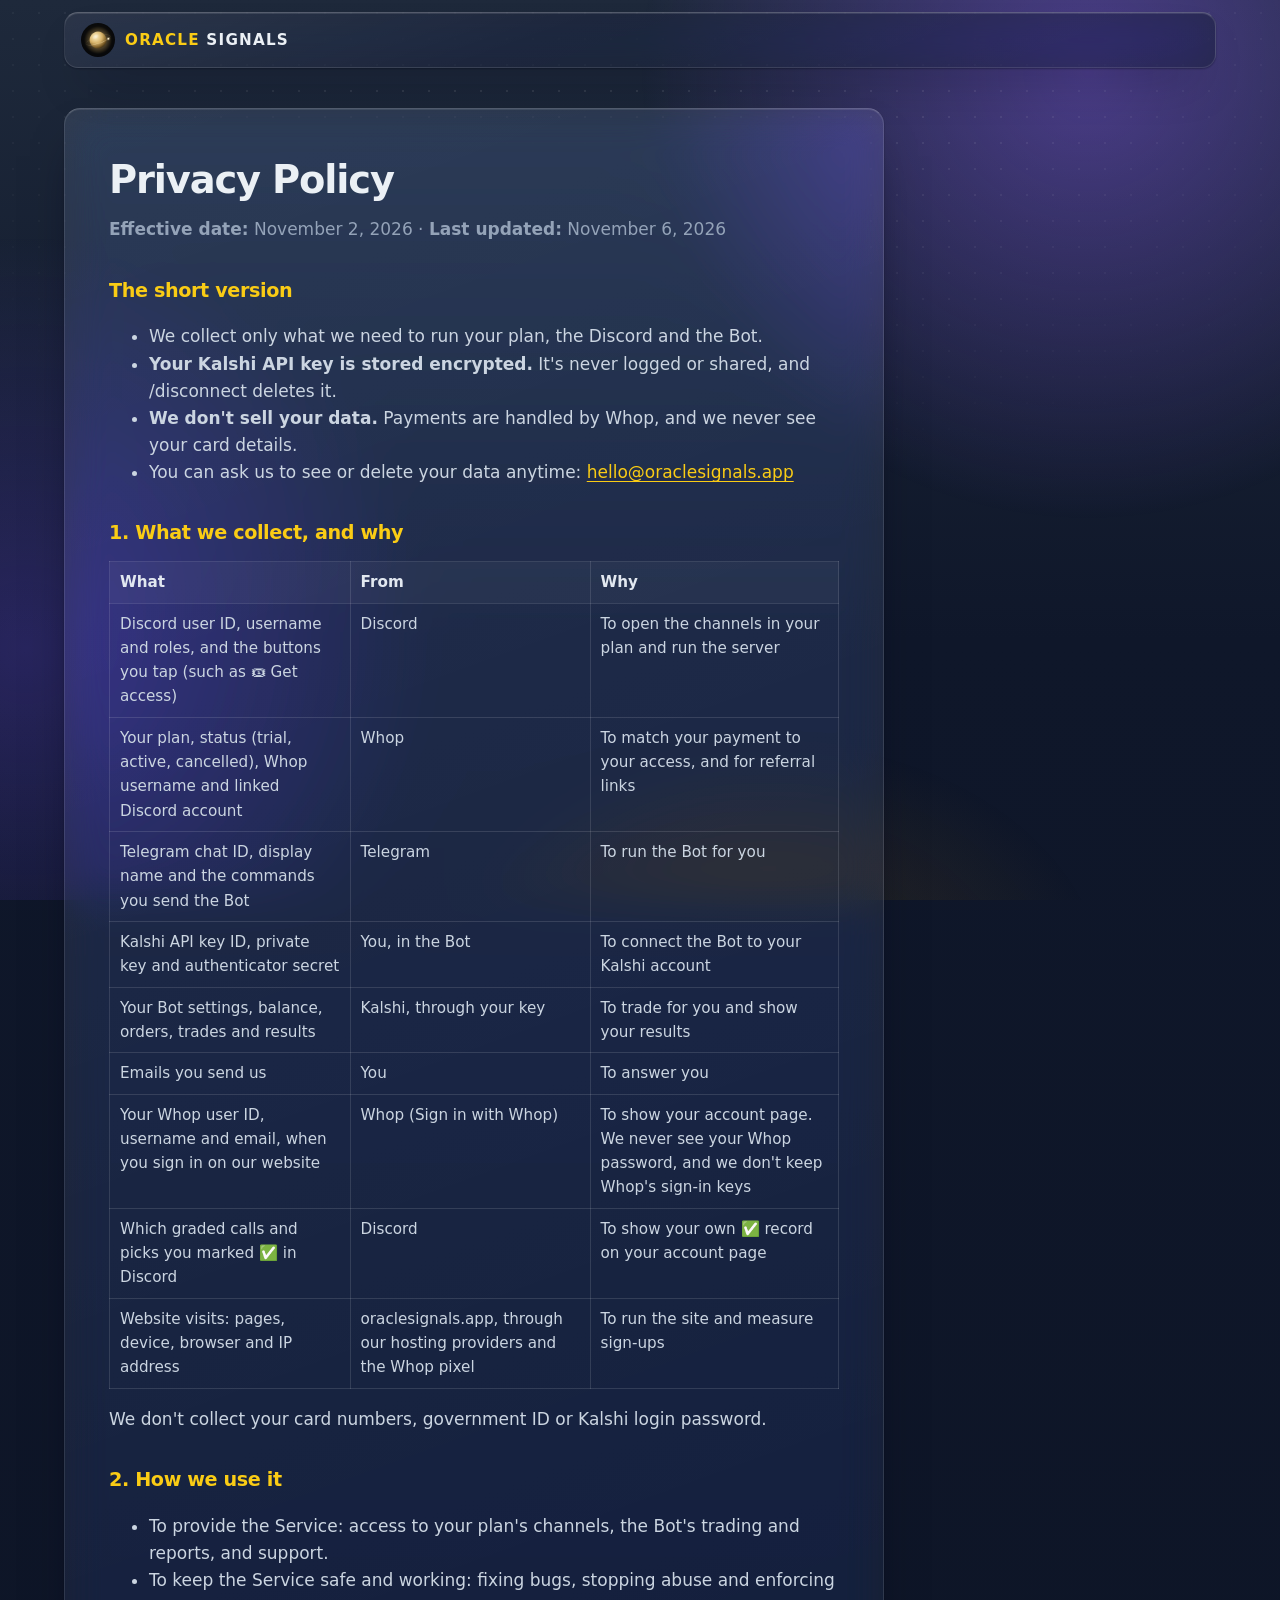
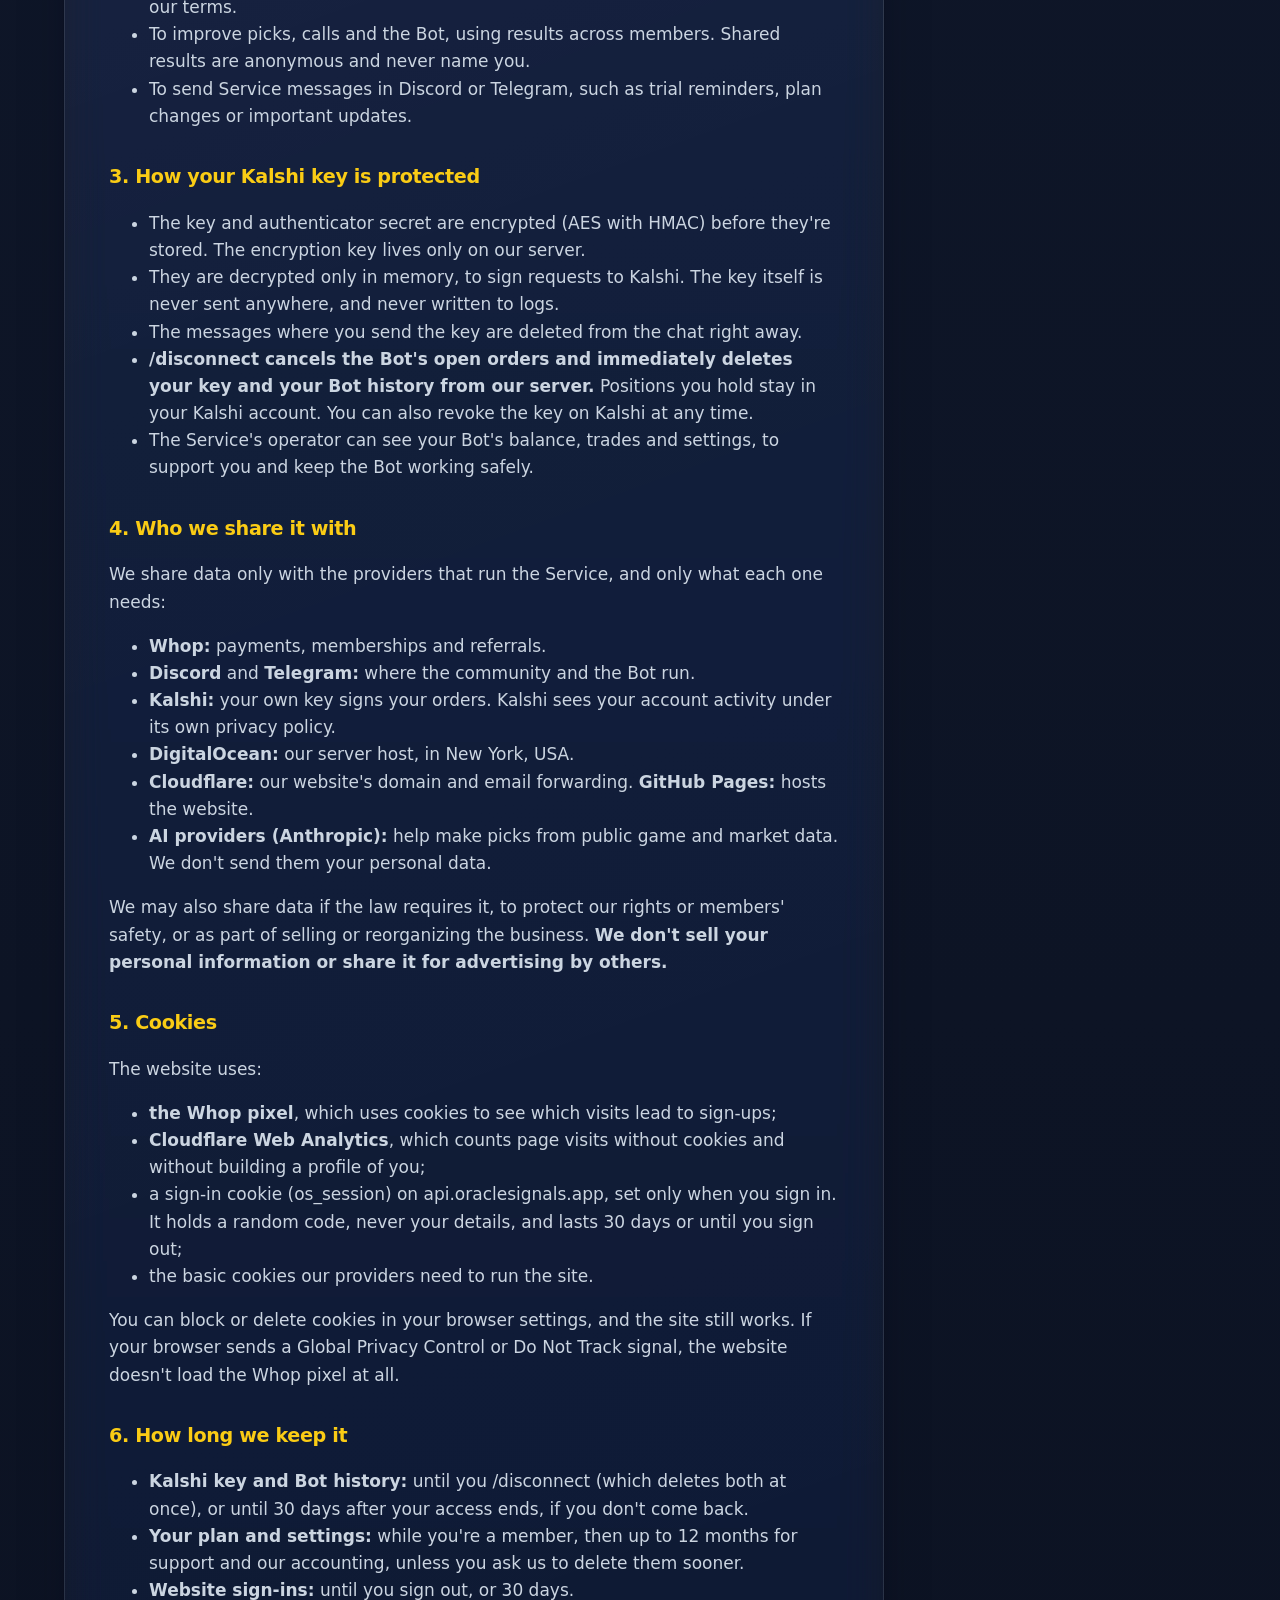
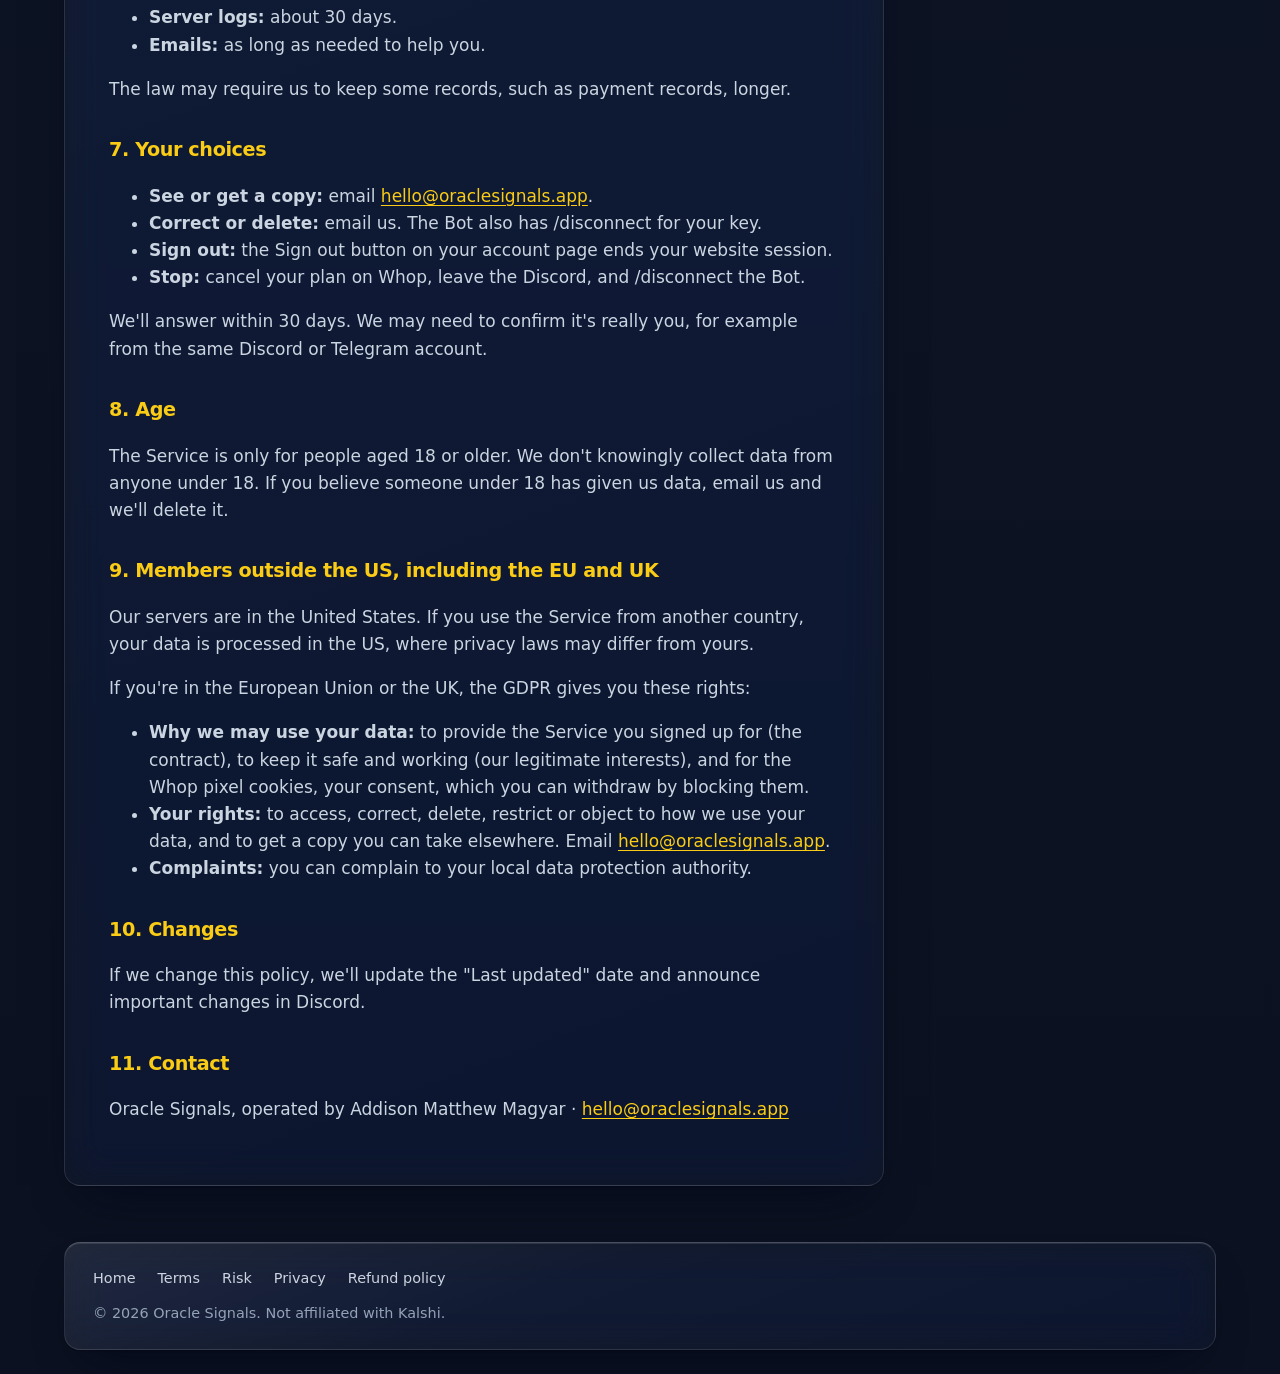
==== commit 651d6013: "🌐 v1.10.35: Sign in with Whop and the member account page, privacy update" ====
--- a/privacy.html
+++ b/privacy.html
@@ -29,7 +29,7 @@
   </header>
   <main class="doc">
     <h1>Privacy Policy</h1>
-    <p class="date"><b>Effective date:</b> November 2, 2026 · <b>Last updated:</b> November 2, 2026</p>
+    <p class="date"><b>Effective date:</b> November 2, 2026 · <b>Last updated:</b> November 6, 2026</p>
     <h2>The short version</h2>
     <ul><li>We collect only what we need to run your plan, the Discord and the Bot.</li><li><b>Your Kalshi API key is stored encrypted.</b> It's never logged or shared, and /disconnect deletes it.</li><li><b>We don't sell your data.</b> Payments are handled by Whop, and we never see your card details.</li><li>You can ask us to see or delete your data anytime: <a href="mailto:hello@oraclesignals.app">hello@oraclesignals.app</a></li></ul>
     <h2>1. What we collect, and why</h2>
@@ -41,6 +41,8 @@
       <tr><td>Kalshi API key ID, private key and authenticator secret</td><td>You, in the Bot</td><td>To connect the Bot to your Kalshi account</td></tr>
       <tr><td>Your Bot settings, balance, orders, trades and results</td><td>Kalshi, through your key</td><td>To trade for you and show your results</td></tr>
       <tr><td>Emails you send us</td><td>You</td><td>To answer you</td></tr>
+      <tr><td>Your Whop user ID, username and email, when you sign in on our website</td><td>Whop (Sign in with Whop)</td><td>To show your account page. We never see your Whop password, and we don't keep Whop's sign-in keys</td></tr>
+      <tr><td>Which graded calls and picks you marked ✅ in Discord</td><td>Discord</td><td>To show your own ✅ record on your account page</td></tr>
       <tr><td>Website visits: pages, device, browser and IP address</td><td>oraclesignals.app, through our hosting providers and the Whop pixel</td><td>To run the site and measure sign-ups</td></tr>
     </table></div>
     <p>We don't collect your card numbers, government ID or Kalshi login password.</p>
@@ -54,13 +56,13 @@
     <p>We may also share data if the law requires it, to protect our rights or members' safety, or as part of selling or reorganizing the business. <b>We don't sell your personal information or share it for advertising by others.</b></p>
     <h2>5. Cookies</h2>
     <p>The website uses:</p>
-    <ul><li><b>the Whop pixel</b>, which uses cookies to see which visits lead to sign-ups;</li><li><b>Cloudflare Web Analytics</b>, which counts page visits without cookies and without building a profile of you;</li><li>the basic cookies our providers need to run the site.</li></ul>
+    <ul><li><b>the Whop pixel</b>, which uses cookies to see which visits lead to sign-ups;</li><li><b>Cloudflare Web Analytics</b>, which counts page visits without cookies and without building a profile of you;</li><li>a sign-in cookie (os_session) on api.oraclesignals.app, set only when you sign in. It holds a random code, never your details, and lasts 30 days or until you sign out;</li><li>the basic cookies our providers need to run the site.</li></ul>
     <p>You can block or delete cookies in your browser settings, and the site still works. If your browser sends a Global Privacy Control or Do Not Track signal, the website doesn't load the Whop pixel at all.</p>
     <h2>6. How long we keep it</h2>
-    <ul><li><b>Kalshi key and Bot history:</b> until you /disconnect (which deletes both at once), or until 30 days after your access ends, if you don't come back.</li><li><b>Your plan and settings:</b> while you're a member, then up to 12 months for support and our accounting, unless you ask us to delete them sooner.</li><li><b>Server logs:</b> about 30 days.</li><li><b>Emails:</b> as long as needed to help you.</li></ul>
+    <ul><li><b>Kalshi key and Bot history:</b> until you /disconnect (which deletes both at once), or until 30 days after your access ends, if you don't come back.</li><li><b>Your plan and settings:</b> while you're a member, then up to 12 months for support and our accounting, unless you ask us to delete them sooner.</li><li><b>Website sign-ins:</b> until you sign out, or 30 days.</li><li><b>Server logs:</b> about 30 days.</li><li><b>Emails:</b> as long as needed to help you.</li></ul>
     <p>The law may require us to keep some records, such as payment records, longer.</p>
     <h2>7. Your choices</h2>
-    <ul><li><b>See or get a copy:</b> email <a href="mailto:hello@oraclesignals.app">hello@oraclesignals.app</a>.</li><li><b>Correct or delete:</b> email us. The Bot also has /disconnect for your key.</li><li><b>Stop:</b> cancel your plan on Whop, leave the Discord, and /disconnect the Bot.</li></ul>
+    <ul><li><b>See or get a copy:</b> email <a href="mailto:hello@oraclesignals.app">hello@oraclesignals.app</a>.</li><li><b>Correct or delete:</b> email us. The Bot also has /disconnect for your key.</li><li><b>Sign out:</b> the Sign out button on your account page ends your website session.</li><li><b>Stop:</b> cancel your plan on Whop, leave the Discord, and /disconnect the Bot.</li></ul>
     <p>We'll answer within 30 days. We may need to confirm it's really you, for example from the same Discord or Telegram account.</p>
     <h2>8. Age</h2>
     <p>The Service is only for people aged 18 or older. We don't knowingly collect data from anyone under 18. If you believe someone under 18 has given us data, email us and we'll delete it.</p>
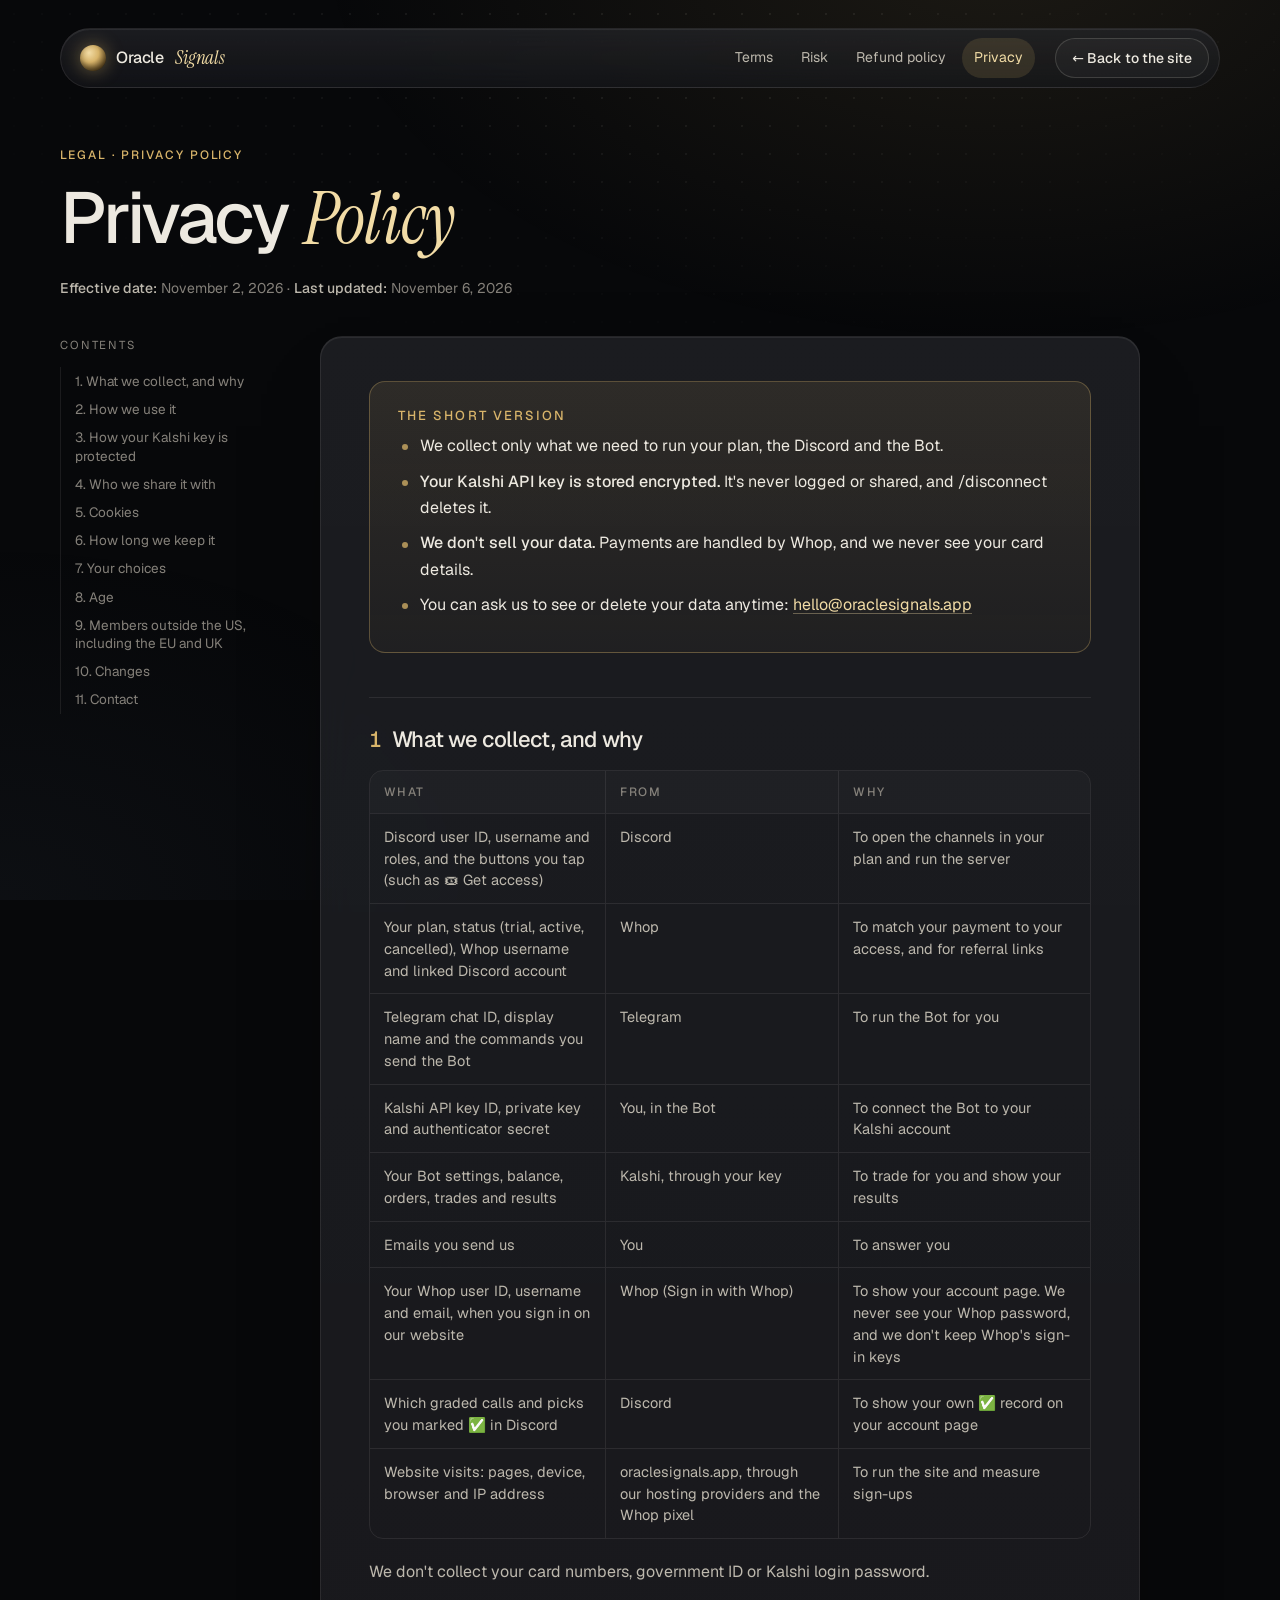
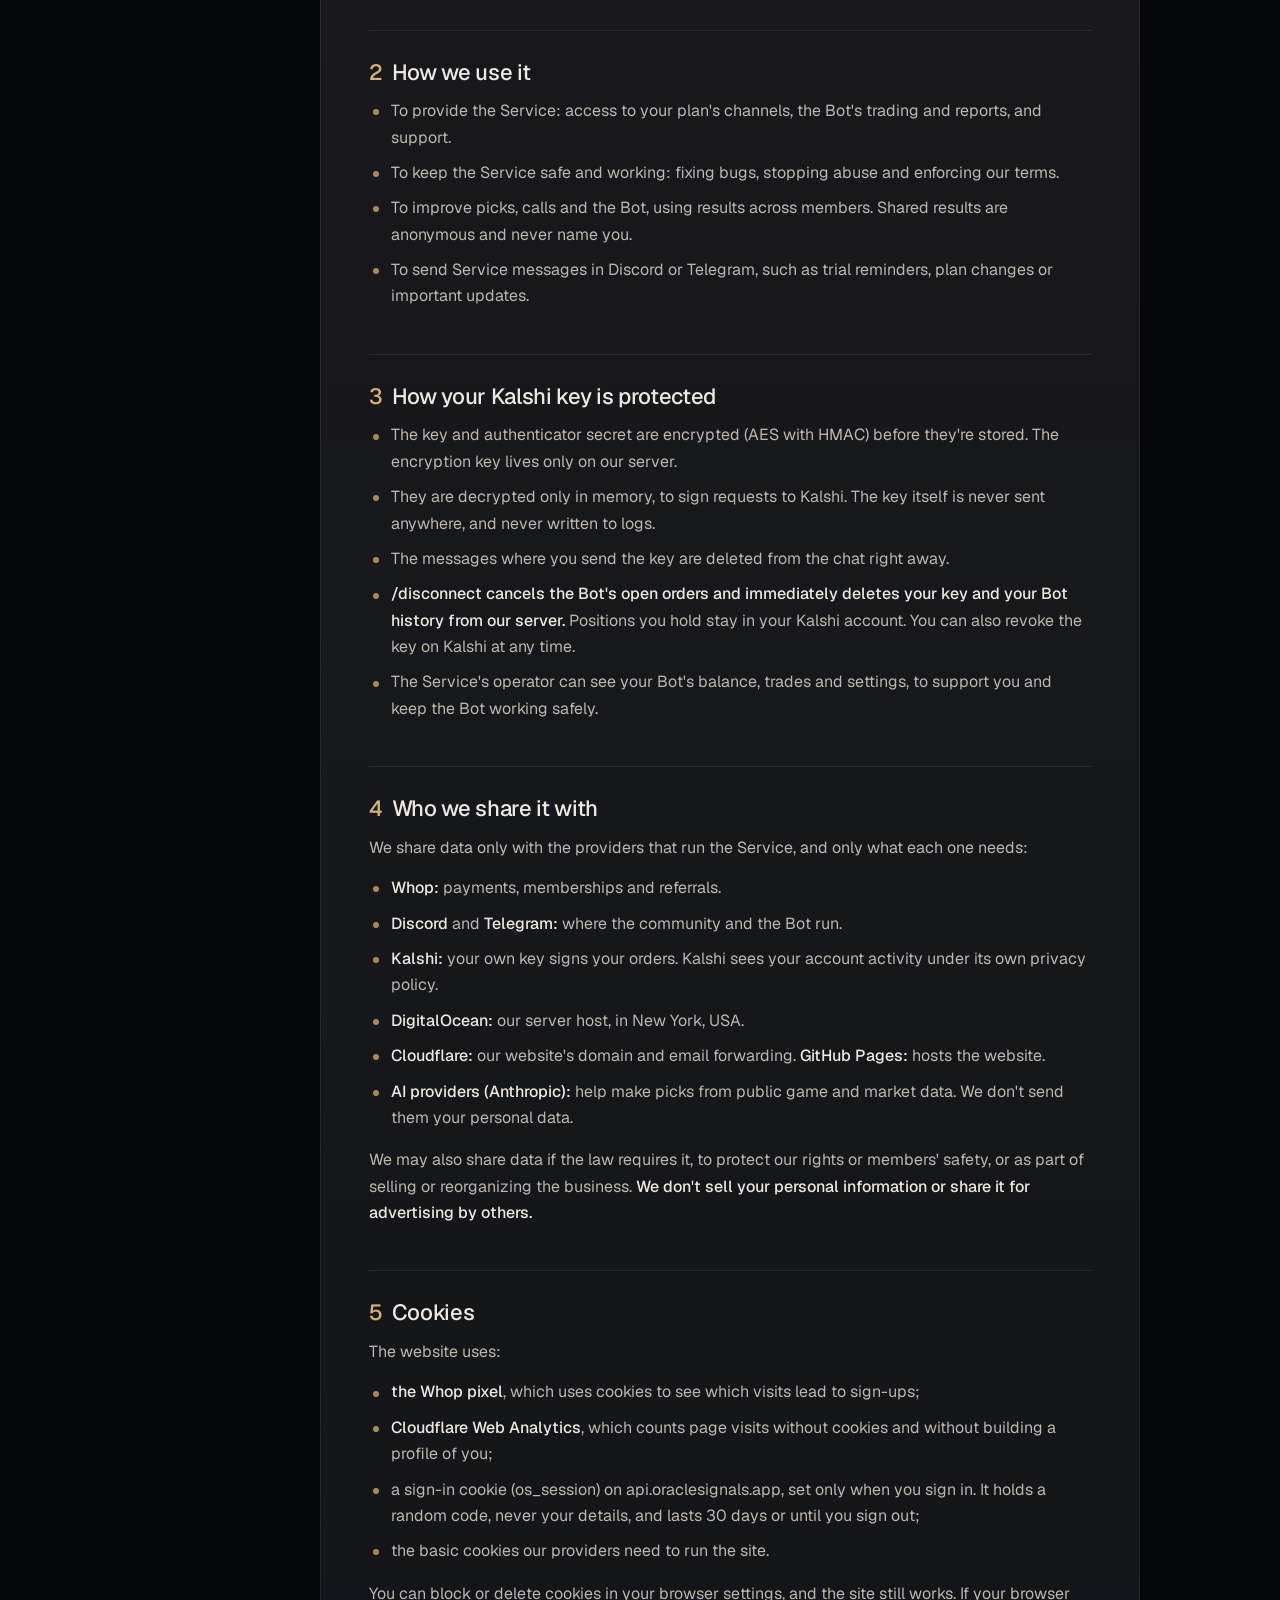
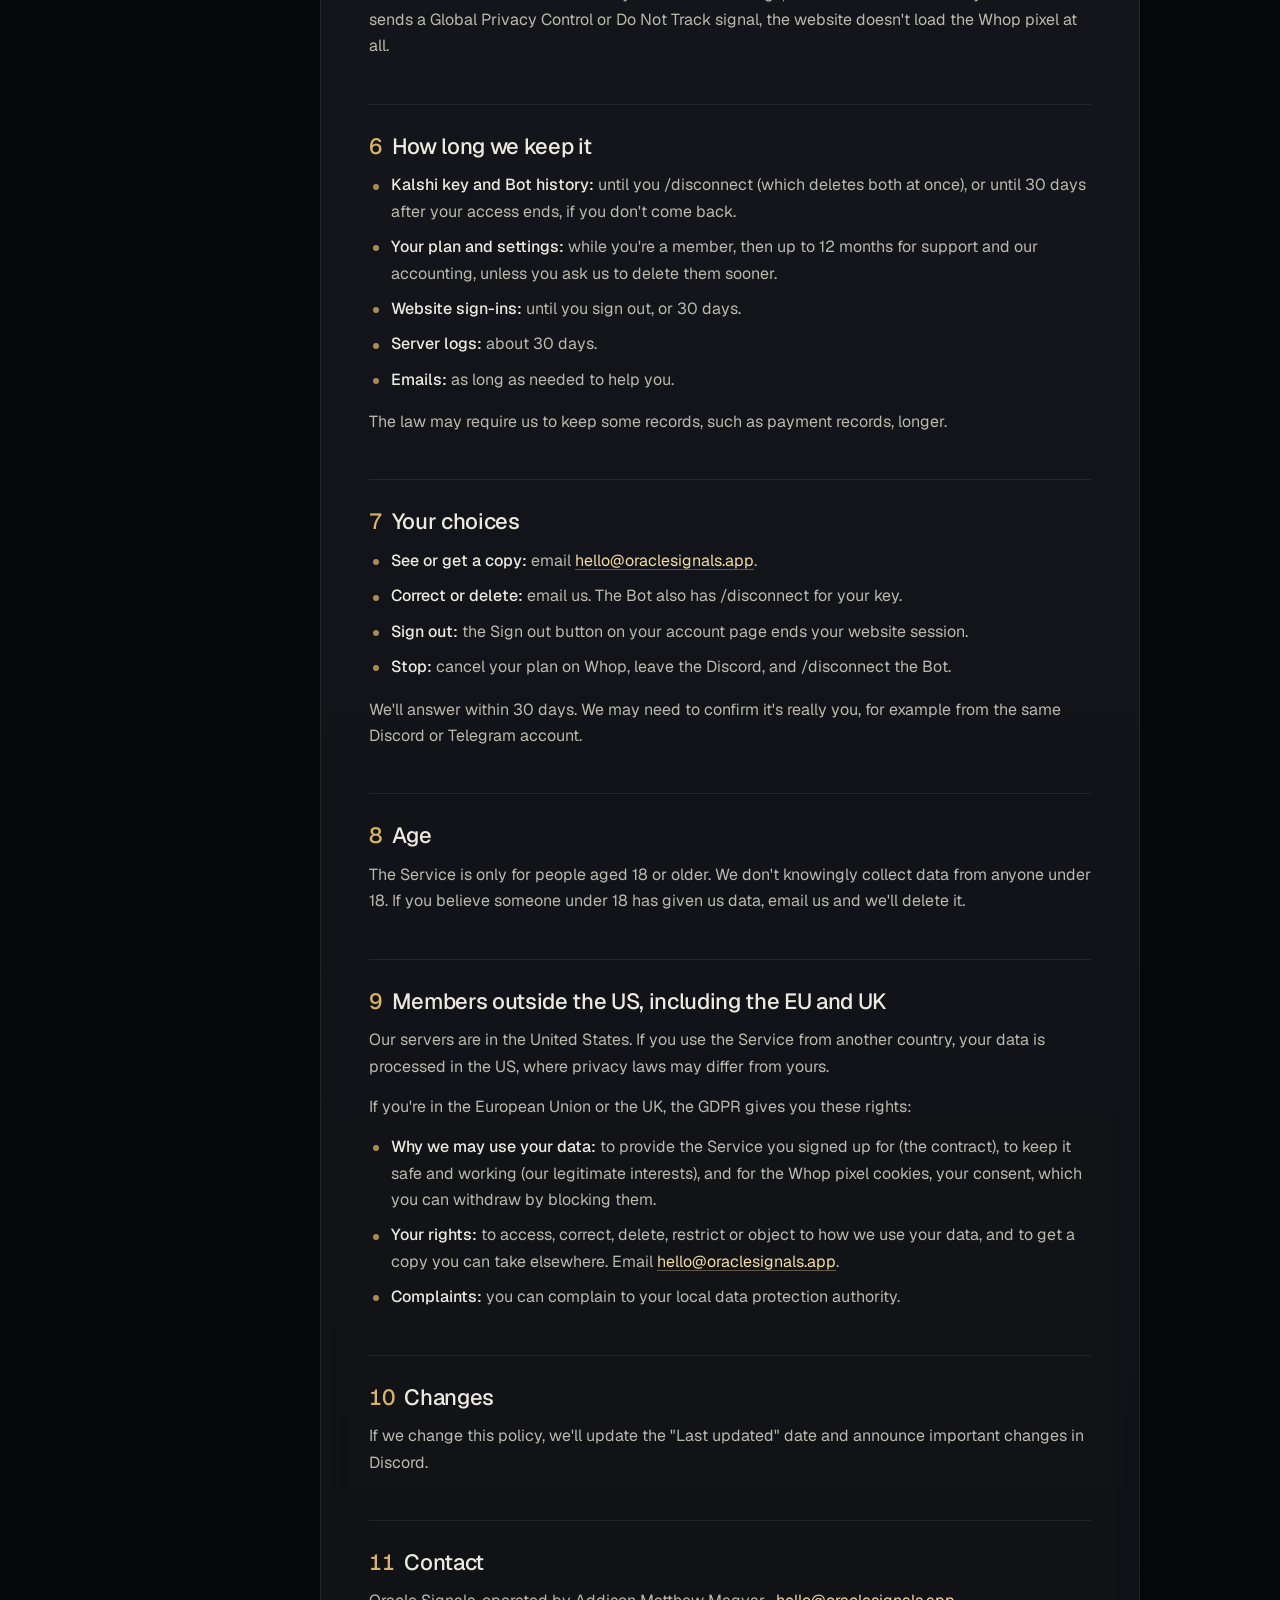
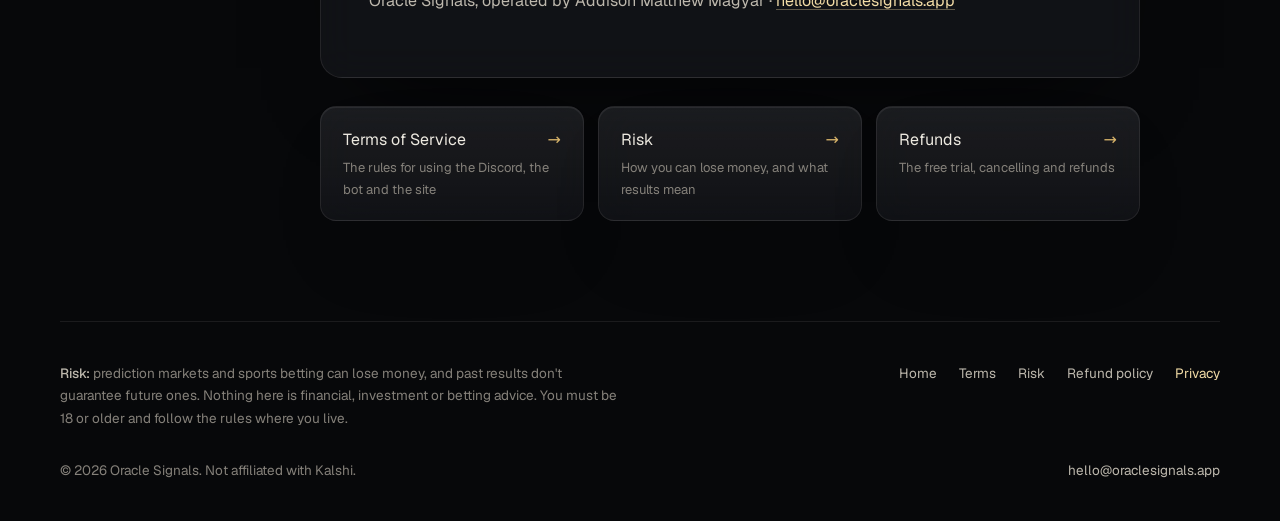
==== commit c35cd394: "🌐 policy pages in the new design" ====
--- a/privacy.html
+++ b/privacy.html
@@ -2,14 +2,15 @@
 <html lang="en">
 <head>
 <meta charset="utf-8">
-<meta name="viewport" content="width=device-width, initial-scale=1">
+<meta name="viewport" content="width=device-width, initial-scale=1, viewport-fit=cover">
 <meta http-equiv="Content-Security-Policy" content="default-src 'self'; script-src 'self' 'unsafe-inline' https://t.whop.tw https://static.cloudflareinsights.com; connect-src 'self' https://t.whop.tw https://cloudflareinsights.com; img-src 'self' data: https:; style-src 'self' 'unsafe-inline'; font-src 'self'; frame-src 'none'; object-src 'none'; base-uri 'self'; form-action 'none'; upgrade-insecure-requests">
 <meta name="referrer" content="strict-origin-when-cross-origin">
 <title>Privacy · Oracle Signals</title>
-<meta name="theme-color" content="#0f172a">
+<meta name="theme-color" content="#07080a">
 <link rel="icon" type="image/png" sizes="64x64" href="assets/favicon-32.png?v=2">
 <link rel="apple-touch-icon" href="assets/icon-180.png?v=2">
-<link rel="stylesheet" href="style.css">
+<link rel="preload" href="assets/fonts/geist.woff2" as="font" type="font/woff2" crossorigin>
+<link rel="stylesheet" href="legal.css?v=2">
 <!-- Whop pixel: page views and purchases for the Whop dashboard (docs.whop.com/developer/ads/pixel). Not loaded
      when the browser asks not to be tracked (Global Privacy Control or Do Not Track). -->
 <script>
@@ -23,62 +24,109 @@
 <script type='module' src='https://static.cloudflareinsights.com/beacon.min.js' data-cf-beacon='{"token": "65ea6c81eb344fe2aa8e6cfeea8adf7d"}'></script>
 </head>
 <body>
-<div class="wrap">
-  <header class="top">
-    <a class="brand" href="./"><img src="assets/icon-180.png" alt=""><span><b>ORACLE</b> SIGNALS</span></a>
-  </header>
-  <main class="doc">
-    <h1>Privacy Policy</h1>
+<div class="veil" aria-hidden="true"></div>
+
+<header class="nav-shell">
+  <div class="wrap">
+    <nav class="nav glass" aria-label="Main">
+      <a class="brand" href="./"><span class="brand-mark" aria-hidden="true"></span><b>Oracle</b><span>Signals</span></a>
+      <div class="nav-links"><a href="terms.html">Terms</a><a href="risk.html">Risk</a><a href="refund.html">Refund policy</a><a href="privacy.html" aria-current="page">Privacy</a></div>
+      <a class="btn" href="./">← Back to the site</a>
+    </nav>
+  </div>
+</header>
+
+<main class="wrap">
+  <div class="head">
+    <div class="eyebrow">Legal · Privacy Policy</div>
+    <h1>Privacy <em>Policy</em></h1>
     <p class="date"><b>Effective date:</b> November 2, 2026 · <b>Last updated:</b> November 6, 2026</p>
-    <h2>The short version</h2>
-    <ul><li>We collect only what we need to run your plan, the Discord and the Bot.</li><li><b>Your Kalshi API key is stored encrypted.</b> It's never logged or shared, and /disconnect deletes it.</li><li><b>We don't sell your data.</b> Payments are handled by Whop, and we never see your card details.</li><li>You can ask us to see or delete your data anytime: <a href="mailto:hello@oraclesignals.app">hello@oraclesignals.app</a></li></ul>
-    <h2>1. What we collect, and why</h2>
-    <div class="table"><table>
-      <tr><th>What</th><th>From</th><th>Why</th></tr>
-      <tr><td>Discord user ID, username and roles, and the buttons you tap (such as 🎟 Get access)</td><td>Discord</td><td>To open the channels in your plan and run the server</td></tr>
-      <tr><td>Your plan, status (trial, active, cancelled), Whop username and linked Discord account</td><td>Whop</td><td>To match your payment to your access, and for referral links</td></tr>
-      <tr><td>Telegram chat ID, display name and the commands you send the Bot</td><td>Telegram</td><td>To run the Bot for you</td></tr>
-      <tr><td>Kalshi API key ID, private key and authenticator secret</td><td>You, in the Bot</td><td>To connect the Bot to your Kalshi account</td></tr>
-      <tr><td>Your Bot settings, balance, orders, trades and results</td><td>Kalshi, through your key</td><td>To trade for you and show your results</td></tr>
-      <tr><td>Emails you send us</td><td>You</td><td>To answer you</td></tr>
-      <tr><td>Your Whop user ID, username and email, when you sign in on our website</td><td>Whop (Sign in with Whop)</td><td>To show your account page. We never see your Whop password, and we don't keep Whop's sign-in keys</td></tr>
-      <tr><td>Which graded calls and picks you marked ✅ in Discord</td><td>Discord</td><td>To show your own ✅ record on your account page</td></tr>
-      <tr><td>Website visits: pages, device, browser and IP address</td><td>oraclesignals.app, through our hosting providers and the Whop pixel</td><td>To run the site and measure sign-ups</td></tr>
-    </table></div>
-    <p>We don't collect your card numbers, government ID or Kalshi login password.</p>
-    <h2>2. How we use it</h2>
-    <ul><li>To provide the Service: access to your plan's channels, the Bot's trading and reports, and support.</li><li>To keep the Service safe and working: fixing bugs, stopping abuse and enforcing our terms.</li><li>To improve picks, calls and the Bot, using results across members. Shared results are anonymous and never name you.</li><li>To send Service messages in Discord or Telegram, such as trial reminders, plan changes or important updates.</li></ul>
-    <h2>3. How your Kalshi key is protected</h2>
-    <ul><li>The key and authenticator secret are encrypted (AES with HMAC) before they're stored. The encryption key lives only on our server.</li><li>They are decrypted only in memory, to sign requests to Kalshi. The key itself is never sent anywhere, and never written to logs.</li><li>The messages where you send the key are deleted from the chat right away.</li><li><b>/disconnect cancels the Bot's open orders and immediately deletes your key and your Bot history from our server.</b> Positions you hold stay in your Kalshi account. You can also revoke the key on Kalshi at any time.</li><li>The Service's operator can see your Bot's balance, trades and settings, to support you and keep the Bot working safely.</li></ul>
-    <h2>4. Who we share it with</h2>
-    <p>We share data only with the providers that run the Service, and only what each one needs:</p>
-    <ul><li><b>Whop:</b> payments, memberships and referrals.</li><li><b>Discord</b> and <b>Telegram:</b> where the community and the Bot run.</li><li><b>Kalshi:</b> your own key signs your orders. Kalshi sees your account activity under its own privacy policy.</li><li><b>DigitalOcean:</b> our server host, in New York, USA.</li><li><b>Cloudflare:</b> our website's domain and email forwarding. <b>GitHub Pages:</b> hosts the website.</li><li><b>AI providers (Anthropic):</b> help make picks from public game and market data. We don't send them your personal data.</li></ul>
-    <p>We may also share data if the law requires it, to protect our rights or members' safety, or as part of selling or reorganizing the business. <b>We don't sell your personal information or share it for advertising by others.</b></p>
-    <h2>5. Cookies</h2>
-    <p>The website uses:</p>
-    <ul><li><b>the Whop pixel</b>, which uses cookies to see which visits lead to sign-ups;</li><li><b>Cloudflare Web Analytics</b>, which counts page visits without cookies and without building a profile of you;</li><li>a sign-in cookie (os_session) on api.oraclesignals.app, set only when you sign in. It holds a random code, never your details, and lasts 30 days or until you sign out;</li><li>the basic cookies our providers need to run the site.</li></ul>
-    <p>You can block or delete cookies in your browser settings, and the site still works. If your browser sends a Global Privacy Control or Do Not Track signal, the website doesn't load the Whop pixel at all.</p>
-    <h2>6. How long we keep it</h2>
-    <ul><li><b>Kalshi key and Bot history:</b> until you /disconnect (which deletes both at once), or until 30 days after your access ends, if you don't come back.</li><li><b>Your plan and settings:</b> while you're a member, then up to 12 months for support and our accounting, unless you ask us to delete them sooner.</li><li><b>Website sign-ins:</b> until you sign out, or 30 days.</li><li><b>Server logs:</b> about 30 days.</li><li><b>Emails:</b> as long as needed to help you.</li></ul>
-    <p>The law may require us to keep some records, such as payment records, longer.</p>
-    <h2>7. Your choices</h2>
-    <ul><li><b>See or get a copy:</b> email <a href="mailto:hello@oraclesignals.app">hello@oraclesignals.app</a>.</li><li><b>Correct or delete:</b> email us. The Bot also has /disconnect for your key.</li><li><b>Sign out:</b> the Sign out button on your account page ends your website session.</li><li><b>Stop:</b> cancel your plan on Whop, leave the Discord, and /disconnect the Bot.</li></ul>
-    <p>We'll answer within 30 days. We may need to confirm it's really you, for example from the same Discord or Telegram account.</p>
-    <h2>8. Age</h2>
-    <p>The Service is only for people aged 18 or older. We don't knowingly collect data from anyone under 18. If you believe someone under 18 has given us data, email us and we'll delete it.</p>
-    <h2>9. Members outside the US, including the EU and UK</h2>
-    <p>Our servers are in the United States. If you use the Service from another country, your data is processed in the US, where privacy laws may differ from yours.</p>
-    <p>If you're in the European Union or the UK, the GDPR gives you these rights:</p>
-    <ul><li><b>Why we may use your data:</b> to provide the Service you signed up for (the contract), to keep it safe and working (our legitimate interests), and for the Whop pixel cookies, your consent, which you can withdraw by blocking them.</li><li><b>Your rights:</b> to access, correct, delete, restrict or object to how we use your data, and to get a copy you can take elsewhere. Email <a href="mailto:hello@oraclesignals.app">hello@oraclesignals.app</a>.</li><li><b>Complaints:</b> you can complain to your local data protection authority.</li></ul>
-    <h2>10. Changes</h2>
-    <p>If we change this policy, we'll update the "Last updated" date and announce important changes in Discord.</p>
-    <h2>11. Contact</h2>
-    <p>Oracle Signals, operated by Addison Matthew Magyar · <a href="mailto:hello@oraclesignals.app">hello@oraclesignals.app</a></p>
-  </main>
-  <footer>
-    <div class="links"><a href="./">Home</a><a href="terms.html">Terms</a><a href="risk.html">Risk</a><a href="privacy.html">Privacy</a><a href="refund.html">Refund policy</a></div>
-    © 2026 Oracle Signals. Not affiliated with Kalshi.
-  </footer>
-</div>
+  </div>
+  <div class="layout">
+    <nav class="toc" aria-label="Contents">
+      <p>Contents</p>
+      <ol>
+      <li><a href="#what-we-collect-and-why">1. What we collect, and why</a></li>
+      <li><a href="#how-we-use-it">2. How we use it</a></li>
+      <li><a href="#how-your-kalshi-key-is-protected">3. How your Kalshi key is protected</a></li>
+      <li><a href="#who-we-share-it-with">4. Who we share it with</a></li>
+      <li><a href="#cookies">5. Cookies</a></li>
+      <li><a href="#how-long-we-keep-it">6. How long we keep it</a></li>
+      <li><a href="#your-choices">7. Your choices</a></li>
+      <li><a href="#age">8. Age</a></li>
+      <li><a href="#members-outside-the-us-including-the-eu-and-uk">9. Members outside the US, including the EU and UK</a></li>
+      <li><a href="#changes">10. Changes</a></li>
+      <li><a href="#contact">11. Contact</a></li>
+      </ol>
+    </nav>
+    <div>
+      <article class="doc glass">
+<!-- policy:start -->
+<div class="tldr">
+<h2 id="the-short-version">The short version</h2>
+<ul><li>We collect only what we need to run your plan, the Discord and the Bot.</li><li><b>Your Kalshi API key is stored encrypted.</b> It's never logged or shared, and /disconnect deletes it.</li><li><b>We don't sell your data.</b> Payments are handled by Whop, and we never see your card details.</li><li>You can ask us to see or delete your data anytime: <a href="mailto:hello@oraclesignals.app">hello@oraclesignals.app</a></li></ul>
+</div><!-- /tldr -->
+<h2 id="what-we-collect-and-why"><span class="n">1</span>What we collect, and why</h2>
+<div class="table"><table>
+<tr><th>What</th><th>From</th><th>Why</th></tr>
+<tr><td data-label="What">Discord user ID, username and roles, and the buttons you tap (such as 🎟 Get access)</td><td data-label="From">Discord</td><td data-label="Why">To open the channels in your plan and run the server</td></tr>
+<tr><td data-label="What">Your plan, status (trial, active, cancelled), Whop username and linked Discord account</td><td data-label="From">Whop</td><td data-label="Why">To match your payment to your access, and for referral links</td></tr>
+<tr><td data-label="What">Telegram chat ID, display name and the commands you send the Bot</td><td data-label="From">Telegram</td><td data-label="Why">To run the Bot for you</td></tr>
+<tr><td data-label="What">Kalshi API key ID, private key and authenticator secret</td><td data-label="From">You, in the Bot</td><td data-label="Why">To connect the Bot to your Kalshi account</td></tr>
+<tr><td data-label="What">Your Bot settings, balance, orders, trades and results</td><td data-label="From">Kalshi, through your key</td><td data-label="Why">To trade for you and show your results</td></tr>
+<tr><td data-label="What">Emails you send us</td><td data-label="From">You</td><td data-label="Why">To answer you</td></tr>
+<tr><td data-label="What">Your Whop user ID, username and email, when you sign in on our website</td><td data-label="From">Whop (Sign in with Whop)</td><td data-label="Why">To show your account page. We never see your Whop password, and we don't keep Whop's sign-in keys</td></tr>
+<tr><td data-label="What">Which graded calls and picks you marked ✅ in Discord</td><td data-label="From">Discord</td><td data-label="Why">To show your own ✅ record on your account page</td></tr>
+<tr><td data-label="What">Website visits: pages, device, browser and IP address</td><td data-label="From">oraclesignals.app, through our hosting providers and the Whop pixel</td><td data-label="Why">To run the site and measure sign-ups</td></tr>
+</table></div>
+<p>We don't collect your card numbers, government ID or Kalshi login password.</p>
+<h2 id="how-we-use-it"><span class="n">2</span>How we use it</h2>
+<ul><li>To provide the Service: access to your plan's channels, the Bot's trading and reports, and support.</li><li>To keep the Service safe and working: fixing bugs, stopping abuse and enforcing our terms.</li><li>To improve picks, calls and the Bot, using results across members. Shared results are anonymous and never name you.</li><li>To send Service messages in Discord or Telegram, such as trial reminders, plan changes or important updates.</li></ul>
+<h2 id="how-your-kalshi-key-is-protected"><span class="n">3</span>How your Kalshi key is protected</h2>
+<ul><li>The key and authenticator secret are encrypted (AES with HMAC) before they're stored. The encryption key lives only on our server.</li><li>They are decrypted only in memory, to sign requests to Kalshi. The key itself is never sent anywhere, and never written to logs.</li><li>The messages where you send the key are deleted from the chat right away.</li><li><b>/disconnect cancels the Bot's open orders and immediately deletes your key and your Bot history from our server.</b> Positions you hold stay in your Kalshi account. You can also revoke the key on Kalshi at any time.</li><li>The Service's operator can see your Bot's balance, trades and settings, to support you and keep the Bot working safely.</li></ul>
+<h2 id="who-we-share-it-with"><span class="n">4</span>Who we share it with</h2>
+<p>We share data only with the providers that run the Service, and only what each one needs:</p>
+<ul><li><b>Whop:</b> payments, memberships and referrals.</li><li><b>Discord</b> and <b>Telegram:</b> where the community and the Bot run.</li><li><b>Kalshi:</b> your own key signs your orders. Kalshi sees your account activity under its own privacy policy.</li><li><b>DigitalOcean:</b> our server host, in New York, USA.</li><li><b>Cloudflare:</b> our website's domain and email forwarding. <b>GitHub Pages:</b> hosts the website.</li><li><b>AI providers (Anthropic):</b> help make picks from public game and market data. We don't send them your personal data.</li></ul>
+<p>We may also share data if the law requires it, to protect our rights or members' safety, or as part of selling or reorganizing the business. <b>We don't sell your personal information or share it for advertising by others.</b></p>
+<h2 id="cookies"><span class="n">5</span>Cookies</h2>
+<p>The website uses:</p>
+<ul><li><b>the Whop pixel</b>, which uses cookies to see which visits lead to sign-ups;</li><li><b>Cloudflare Web Analytics</b>, which counts page visits without cookies and without building a profile of you;</li><li>a sign-in cookie (os_session) on api.oraclesignals.app, set only when you sign in. It holds a random code, never your details, and lasts 30 days or until you sign out;</li><li>the basic cookies our providers need to run the site.</li></ul>
+<p>You can block or delete cookies in your browser settings, and the site still works. If your browser sends a Global Privacy Control or Do Not Track signal, the website doesn't load the Whop pixel at all.</p>
+<h2 id="how-long-we-keep-it"><span class="n">6</span>How long we keep it</h2>
+<ul><li><b>Kalshi key and Bot history:</b> until you /disconnect (which deletes both at once), or until 30 days after your access ends, if you don't come back.</li><li><b>Your plan and settings:</b> while you're a member, then up to 12 months for support and our accounting, unless you ask us to delete them sooner.</li><li><b>Website sign-ins:</b> until you sign out, or 30 days.</li><li><b>Server logs:</b> about 30 days.</li><li><b>Emails:</b> as long as needed to help you.</li></ul>
+<p>The law may require us to keep some records, such as payment records, longer.</p>
+<h2 id="your-choices"><span class="n">7</span>Your choices</h2>
+<ul><li><b>See or get a copy:</b> email <a href="mailto:hello@oraclesignals.app">hello@oraclesignals.app</a>.</li><li><b>Correct or delete:</b> email us. The Bot also has /disconnect for your key.</li><li><b>Sign out:</b> the Sign out button on your account page ends your website session.</li><li><b>Stop:</b> cancel your plan on Whop, leave the Discord, and /disconnect the Bot.</li></ul>
+<p>We'll answer within 30 days. We may need to confirm it's really you, for example from the same Discord or Telegram account.</p>
+<h2 id="age"><span class="n">8</span>Age</h2>
+<p>The Service is only for people aged 18 or older. We don't knowingly collect data from anyone under 18. If you believe someone under 18 has given us data, email us and we'll delete it.</p>
+<h2 id="members-outside-the-us-including-the-eu-and-uk"><span class="n">9</span>Members outside the US, including the EU and UK</h2>
+<p>Our servers are in the United States. If you use the Service from another country, your data is processed in the US, where privacy laws may differ from yours.</p>
+<p>If you're in the European Union or the UK, the GDPR gives you these rights:</p>
+<ul><li><b>Why we may use your data:</b> to provide the Service you signed up for (the contract), to keep it safe and working (our legitimate interests), and for the Whop pixel cookies, your consent, which you can withdraw by blocking them.</li><li><b>Your rights:</b> to access, correct, delete, restrict or object to how we use your data, and to get a copy you can take elsewhere. Email <a href="mailto:hello@oraclesignals.app">hello@oraclesignals.app</a>.</li><li><b>Complaints:</b> you can complain to your local data protection authority.</li></ul>
+<h2 id="changes"><span class="n">10</span>Changes</h2>
+<p>If we change this policy, we'll update the "Last updated" date and announce important changes in Discord.</p>
+<h2 id="contact"><span class="n">11</span>Contact</h2>
+<p>Oracle Signals, operated by Addison Matthew Magyar · <a href="mailto:hello@oraclesignals.app">hello@oraclesignals.app</a></p>
+<!-- policy:end -->
+      </article>
+      <div class="others">
+      <a class="glass" href="terms.html"><span class="go" aria-hidden="true">→</span>Terms of Service<small>The rules for using the Discord, the bot and the site</small></a>
+      <a class="glass" href="risk.html"><span class="go" aria-hidden="true">→</span>Risk<small>How you can lose money, and what results mean</small></a>
+      <a class="glass" href="refund.html"><span class="go" aria-hidden="true">→</span>Refunds<small>The free trial, cancelling and refunds</small></a>
+      </div>
+    </div>
+  </div>
+</main>
+
+<footer>
+  <div class="wrap">
+    <div class="foot">
+      <p><b>Risk:</b> prediction markets and sports betting can lose money, and past results don't guarantee future ones. Nothing here is financial, investment or betting advice. You must be 18 or older and follow the rules where you live.</p>
+      <div class="foot-links"><a href="./">Home</a><a href="terms.html">Terms</a><a href="risk.html">Risk</a><a href="refund.html">Refund policy</a><a href="privacy.html" aria-current="page">Privacy</a></div>
+    </div>
+    <div class="copy"><span>© 2026 Oracle Signals. Not affiliated with Kalshi.</span><span class="mail">hello@oraclesignals.app</span></div>
+  </div>
+</footer>
 </body>
 </html>
--- a/legal.css
+++ b/legal.css
@@ -0,0 +1,164 @@
+/* 📜 The policy pages (terms, risk, refund, privacy), in the home page's design: the same black, one gold accent,
+   Geist with Instrument Serif italics, and the text on one glass sheet. Built by deploy/build_legal.py. */
+@font-face { font-family: "Geist"; font-style: normal; font-weight: 400 600; font-display: swap;
+  src: url("assets/fonts/geist.woff2") format("woff2"); }
+@font-face { font-family: "Instrument Serif"; font-style: italic; font-weight: 400; font-display: swap;
+  src: url("assets/fonts/instrument-serif-italic.woff2") format("woff2"); }
+
+:root {
+  --bg: #07080a;
+  --ink: #ede9e0;
+  --soft: #bdb8ad;
+  --muted: #85817a;
+  --line: rgba(237, 233, 224, .085);
+  --line-hi: rgba(237, 233, 224, .16);
+  --gold: #d8b46a;
+  --gold-hi: #f2dca6;
+  --gold-dim: rgba(216, 180, 106, .14);
+  --glass: linear-gradient(180deg, rgba(255, 255, 255, .065), rgba(255, 255, 255, .018));
+  --glass-solid: rgba(16, 17, 21, .62);
+  --blur: blur(18px) saturate(140%);
+  --shadow: inset 0 1px 0 rgba(255, 255, 255, .07), 0 40px 90px -50px rgba(0, 0, 0, .9);
+  --display: "Instrument Serif", "Iowan Old Style", "Palatino Linotype", Georgia, serif;
+  --sans: "Geist", ui-sans-serif, "Segoe UI", system-ui, -apple-system, sans-serif;
+  color-scheme: dark;
+}
+* { box-sizing: border-box; }
+[hidden] { display: none !important; }
+html { scroll-behavior: smooth; }
+body { margin: 0; background: var(--bg); color: var(--ink); font-family: var(--sans); font-size: 16px; line-height: 1.65;
+  -webkit-font-smoothing: antialiased; overflow-x: hidden; }
+a { color: var(--gold-hi); text-decoration-color: rgba(242, 220, 166, .35); text-underline-offset: 3px; }
+a:hover { color: var(--ink); text-decoration-color: currentColor; }
+:focus-visible { outline: 2px solid var(--gold); outline-offset: 3px; border-radius: 6px; }
+em { font-family: var(--display); font-style: italic; font-weight: 400; letter-spacing: -.01em; color: var(--gold-hi); }
+.wrap { width: 100%; max-width: 1200px; margin: 0 auto;
+  padding-left: max(20px, env(safe-area-inset-left, 0px)); padding-right: max(20px, env(safe-area-inset-right, 0px)); }
+
+/* the light behind the glass: the home page's gold haze, still */
+.veil { position: fixed; inset: 0; z-index: 0; pointer-events: none;
+  background: radial-gradient(1100px 640px at 78% -6%, rgba(216, 180, 106, .10), transparent 62%),
+              radial-gradient(900px 600px at 0% 100%, rgba(120, 140, 170, .06), transparent 60%); }
+.veil::after { content: ""; position: absolute; inset: 0;
+  background-image: radial-gradient(rgba(237, 233, 224, .07) 1px, transparent 1.3px); background-size: 28px 28px;
+  -webkit-mask-image: radial-gradient(ellipse 80% 55% at 50% 0%, #000 20%, transparent 75%);
+  mask-image: radial-gradient(ellipse 80% 55% at 50% 0%, #000 20%, transparent 75%); }
+header, main, footer { position: relative; z-index: 1; }
+
+.glass { background: var(--glass), var(--glass-solid); border: 1px solid var(--line); box-shadow: var(--shadow);
+  -webkit-backdrop-filter: var(--blur); backdrop-filter: var(--blur); border-radius: 18px; }
+
+/* the nav: the home page's pill */
+.nav-shell { position: sticky; top: calc(env(safe-area-inset-top, 0px) + 14px); z-index: 50; padding-top: 14px; }
+.nav { display: flex; align-items: center; gap: 20px; height: 60px; padding: 0 10px 0 18px; border-radius: 999px; }
+.brand { display: flex; align-items: center; gap: 10px; text-decoration: none; color: var(--ink); font-weight: 500; letter-spacing: -.01em; }
+.brand-mark { width: 26px; height: 26px; border-radius: 50%;
+  background: radial-gradient(circle at 35% 30%, var(--gold-hi), var(--gold) 38%, #6b5226 75%, #2a2010);
+  box-shadow: 0 0 18px rgba(216, 180, 106, .45), inset 0 -3px 6px rgba(0, 0, 0, .4); }
+.brand b { font-weight: 500; }
+.brand span { color: var(--gold-hi); font-family: var(--display); font-style: italic; font-size: 19px; margin-left: 1px; }
+.nav-links { display: flex; gap: 4px; margin-left: auto; }
+.nav-links a { text-decoration: none; color: var(--soft); font-size: 14px; padding: 8px 12px; border-radius: 999px; transition: color .2s, background .2s; }
+.nav-links a:hover { color: var(--ink); background: rgba(255, 255, 255, .05); }
+.nav-links a[aria-current="page"] { color: var(--gold-hi); background: var(--gold-dim); }
+.btn { display: inline-flex; align-items: center; justify-content: center; gap: 8px; height: 40px; padding: 0 16px;
+  border-radius: 999px; font: 500 14px/1 var(--sans); text-decoration: none; white-space: nowrap; color: var(--ink);
+  background: rgba(255, 255, 255, .03); border: 1px solid var(--line-hi); transition: background .25s, border-color .25s, transform .18s; }
+.btn:hover { color: var(--ink); background: rgba(255, 255, 255, .07); border-color: rgba(237, 233, 224, .28); transform: translateY(-1px); }
+
+/* the page head */
+.head { padding: 72px 0 36px; max-width: 820px; }
+.eyebrow { font-size: 12px; letter-spacing: .16em; text-transform: uppercase; color: var(--gold); font-weight: 500; }
+.head h1 { margin: 16px 0 0; font-size: clamp(40px, 6vw, 72px); line-height: 1; font-weight: 500; letter-spacing: -.035em; text-wrap: balance; }
+.head .date { margin: 22px 0 0; color: var(--muted); font-size: 14px; }
+.head .date b { color: var(--soft); font-weight: 500; }
+
+/* the sheet, with the contents beside it on wide screens */
+.layout { display: grid; grid-template-columns: 220px minmax(0, 820px); gap: 40px; align-items: start; padding-bottom: 40px; }
+.layout.solo { grid-template-columns: minmax(0, 820px); }
+.toc { position: sticky; top: 104px; font-size: 13.5px; }
+.toc p { margin: 0 0 12px; font-size: 11.5px; letter-spacing: .16em; text-transform: uppercase; color: var(--muted); }
+.toc ol { list-style: none; margin: 0; padding: 0; border-left: 1px solid var(--line); }
+.toc a { display: block; padding: 5px 0 5px 14px; margin-left: -1px; border-left: 1px solid transparent; color: var(--muted);
+  text-decoration: none; line-height: 1.35; transition: color .2s, border-color .2s; }
+.toc a:hover { color: var(--ink); border-left-color: var(--line-hi); }
+.doc { padding: 44px 48px 48px; border-radius: 22px; }
+.doc > :first-child { margin-top: 0; }
+.doc h2 { margin: 44px 0 12px; padding-top: 28px; border-top: 1px solid var(--line); font-size: 22px; line-height: 1.25;
+  font-weight: 500; letter-spacing: -.015em; scroll-margin-top: 100px; }
+.doc > h2:first-child { border-top: 0; padding-top: 0; }
+.doc h2 .n { color: var(--gold); font-variant-numeric: tabular-nums; margin-right: 10px; }
+.doc p, .doc li { color: var(--soft); }
+.doc p { margin: 0 0 14px; }
+.doc b, .doc strong { color: var(--ink); font-weight: 500; }
+.doc ul, .doc ol { margin: 0 0 16px; padding-left: 0; list-style: none; }
+.doc li { position: relative; padding-left: 22px; margin: 9px 0; }
+.doc li::before { content: ""; position: absolute; left: 4px; top: .7em; width: 6px; height: 6px; border-radius: 50%;
+  background: var(--gold); opacity: .75; }
+.doc ul ul { margin: 8px 0 0; }
+.doc ul ul li::before { background: transparent; border: 1px solid var(--gold); }
+
+/* "The short version": lit gold, so it is read first */
+.tldr { margin: 0 0 8px; padding: 26px 28px 18px; border-radius: 16px; border: 1px solid rgba(216, 180, 106, .32);
+  background: linear-gradient(180deg, rgba(216, 180, 106, .10), rgba(216, 180, 106, .03)); }
+.doc .tldr h2 { margin: 0 0 6px; padding: 0; border: 0; font-size: 13px; letter-spacing: .16em; text-transform: uppercase; color: var(--gold); }
+.tldr li { color: var(--ink); }
+
+.doc .table { overflow-x: auto; margin: 16px 0 20px; border: 1px solid var(--line); border-radius: 14px; }
+.doc table { border-collapse: collapse; width: 100%; font-size: 14.5px; line-height: 1.5; }
+.doc th, .doc td { padding: 12px 14px; text-align: left; vertical-align: top; color: var(--soft); border-bottom: 1px solid var(--line); }
+.doc tr:last-child td { border-bottom: 0; }
+.doc th { color: var(--muted); font-weight: 500; font-size: 12px; letter-spacing: .12em; text-transform: uppercase;
+  background: rgba(255, 255, 255, .025); }
+.doc td + td, .doc th + th { border-left: 1px solid var(--line); }
+.doc blockquote { margin: 18px 0; padding: 18px 22px; border-radius: 0 14px 14px 0; border-left: 2px solid var(--gold);
+  background: rgba(255, 255, 255, .035); color: var(--ink); font-size: 15px; }
+.doc blockquote, .doc blockquote b { color: var(--ink); }
+
+/* the other policies, as cards under the sheet */
+.others { display: grid; grid-template-columns: repeat(3, minmax(0, 1fr)); gap: 14px; margin-top: 28px; }
+.others a { display: block; padding: 20px 22px; border-radius: 16px; text-decoration: none; color: var(--ink);
+  transition: border-color .25s, transform .25s; }
+.others a:hover { border-color: rgba(216, 180, 106, .45); transform: translateY(-2px); }
+.others small { display: block; color: var(--muted); font-size: 13px; margin-top: 4px; }
+.others .go { float: right; color: var(--gold); }
+
+/* the footer: the home page's */
+footer { padding-block: 60px 40px; color: var(--muted); font-size: 13.5px; }
+.foot { display: grid; grid-template-columns: 1.3fr 1fr; gap: 40px; border-top: 1px solid var(--line); padding-top: 40px; }
+.foot p { margin: 0; max-width: 62ch; }
+.foot p b { color: var(--soft); font-weight: 500; }
+.foot-links { display: flex; flex-wrap: wrap; gap: 8px 22px; justify-content: end; align-content: start; }
+.foot-links a { text-decoration: none; color: var(--soft); }
+.foot-links a:hover, .foot-links a[aria-current="page"] { color: var(--gold-hi); }
+.copy { margin-top: 30px; display: flex; justify-content: space-between; flex-wrap: wrap; gap: 10px; }
+.mail { user-select: all; color: var(--soft); }
+
+@media (max-width: 1000px) {
+  .layout { grid-template-columns: minmax(0, 1fr); }
+  .toc { display: none; }
+}
+@media (max-width: 860px) { .nav-links { display: none; } .nav .btn { margin-left: auto; } }
+@media (max-width: 760px) {
+  .head { padding: 44px 0 26px; }
+  .doc { padding: 28px 20px 30px; border-radius: 18px; }
+  .doc h2 { font-size: 20px; margin-top: 34px; padding-top: 22px; }
+  .tldr { padding: 20px 18px 12px; margin-left: -6px; margin-right: -6px; }
+  .doc .tldr h2 { font-size: 12px; }
+  /* tables stack on phones: each row becomes a small card, each cell names its column */
+  .doc .table { border: 0; border-radius: 0; overflow: visible; }
+  .doc table, .doc tbody, .doc tr, .doc td { display: block; width: 100%; }
+  .doc tr:has(th) { display: none; }
+  .doc tr { margin: 0 0 10px; padding: 14px 16px; border: 1px solid var(--line); border-radius: 14px; background: rgba(255, 255, 255, .025); }
+  .doc td, .doc td + td { padding: 0; border: 0; font-size: 14.5px; }
+  .doc td:first-child { color: var(--ink); margin-bottom: 8px; }
+  .doc td + td { margin-top: 6px; }
+  .doc td + td::before { content: attr(data-label); display: block; font-size: 11px; letter-spacing: .14em;
+    text-transform: uppercase; color: var(--gold); margin-bottom: 1px; }
+  .others { grid-template-columns: minmax(0, 1fr); }
+  .foot { grid-template-columns: 1fr; } .foot-links { justify-content: start; }
+}
+@media (prefers-reduced-motion: reduce) { html { scroll-behavior: auto; } .btn:hover, .others a:hover { transform: none; } }
+@supports not ((backdrop-filter: blur(1px)) or (-webkit-backdrop-filter: blur(1px))) {
+  .glass { background: #101115; }
+}
